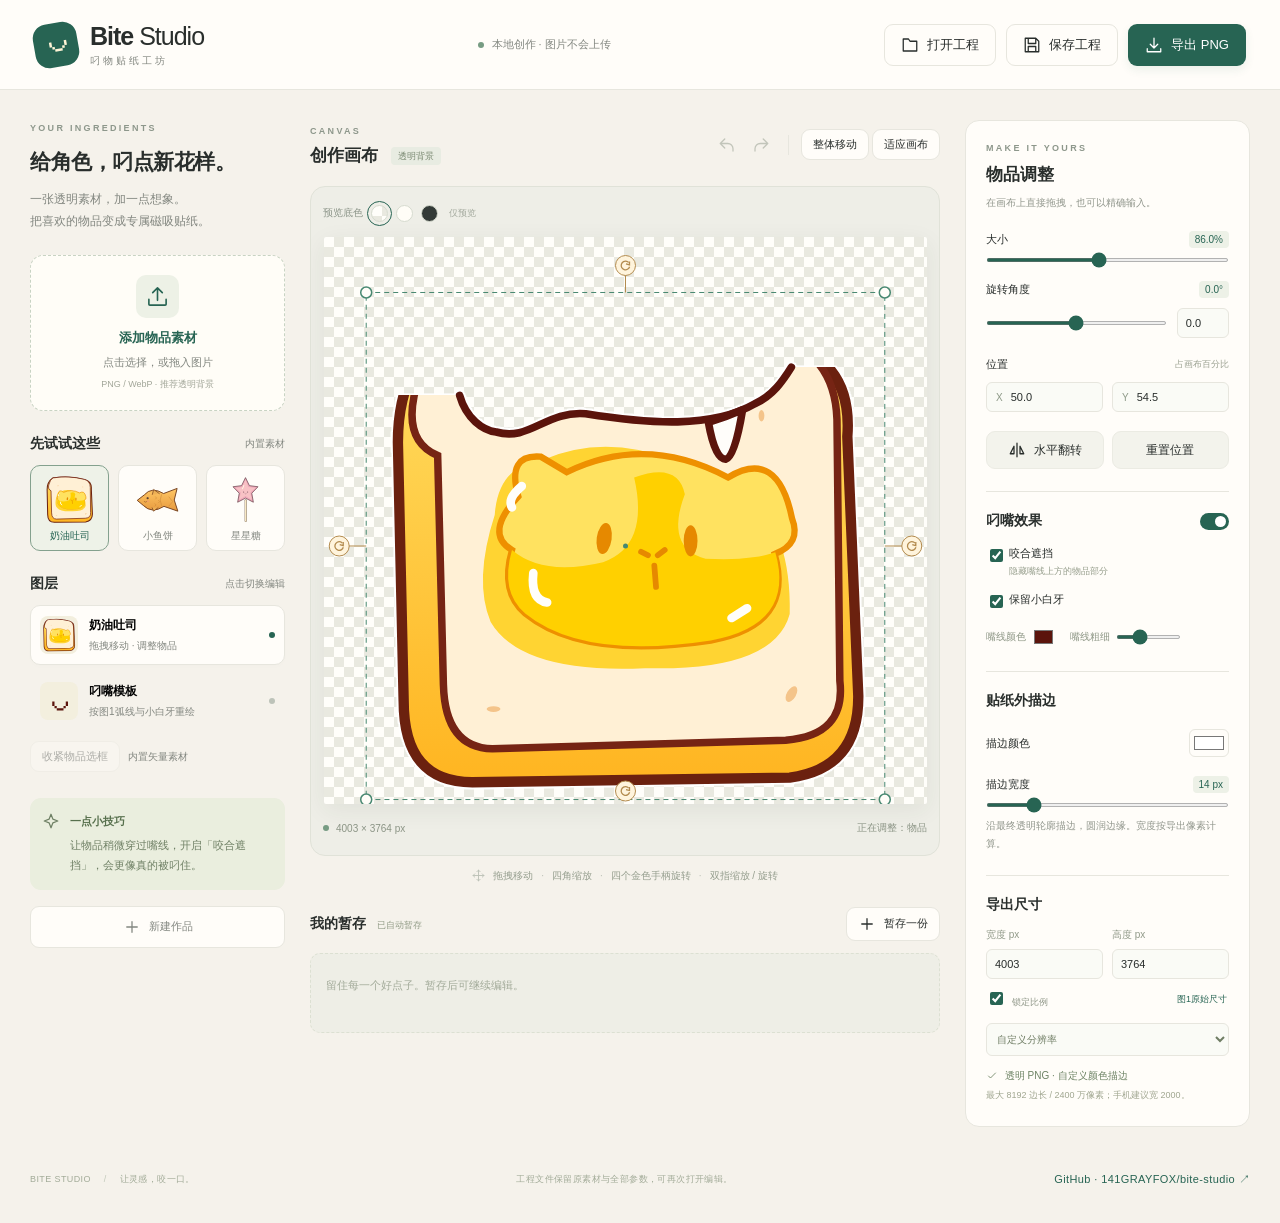
==== docs/index.html @ f4ea7c2f "Add customizable sticker outline color with white default" ====
<!doctype html>
<html lang="zh-CN"><head><meta charset="utf-8"><meta name="viewport" content="width=device-width, initial-scale=1, viewport-fit=cover"><meta name="theme-color" content="#f5f2eb"><title>Bite Studio · 叼物贴纸工坊</title><style>@charset "UTF-8";
:root{--bg:#f5f2eb;--paper:#fffdf9;--ink:#292e2c;--muted:#838780;--line:#e7e6de;--green:#276453;--accent:#e9b972;--font:"Segoe UI","Microsoft YaHei",sans-serif}*{box-sizing:border-box}body{margin:0;background:var(--bg);color:var(--ink);font-family:var(--font);font-size:13px}button,input,select{font:inherit}button{cursor:pointer}button:disabled{opacity:.35;cursor:default}button:focus-visible,a:focus-visible,input:focus-visible,select:focus-visible,canvas:focus-visible{outline:2px solid var(--green);outline-offset:3px}button{transition:background .15s,transform .15s}button:hover:not(:disabled){filter:brightness(.97)}button:active:not(:disabled){transform:translateY(1px)}svg{width:18px;height:18px;display:block;fill:none;stroke:currentColor;stroke-width:1.7;stroke-linecap:round;stroke-linejoin:round}.topbar{height:90px;padding:0 34px;display:flex;align-items:center;justify-content:space-between;border-bottom:1px solid var(--line);gap:18px;background:var(--paper)}.brand{display:flex;gap:12px;align-items:center;text-decoration:none;color:var(--ink);font-size:25px;font-weight:700;letter-spacing:-1px}.brand-icon{height:44px;width:44px;background:var(--green);color:#fff4d6;border-radius:14px;display:grid;place-items:center;font-size:40px;font-weight:400;line-height:1;padding-bottom:15px;transform:rotate(-10deg)}.brand-light{font-weight:400}.brand small{display:block;font-size:10px;letter-spacing:3px;font-weight:400;color:var(--muted);margin-top:3px}.top-note{color:var(--muted);font-size:11px;display:flex;align-items:center;gap:8px}.dot{display:inline-block;width:6px;height:6px;border-radius:50%;background:#779c83}.top-actions{display:flex;gap:10px}.button{border:1px solid transparent;border-radius:9px;padding:11px 16px;display:inline-flex;align-items:center;justify-content:center;gap:8px;font-weight:500;white-space:nowrap;color:var(--ink);background:transparent}.button.primary{background:var(--green);color:white;box-shadow:0 4px 10px #27645316}.button.quiet{border-color:var(--line);background:var(--paper)}.button.secondary{background:#f3f3ec;border-color:#ebebe3;padding:9px 10px;font-size:12px}.button.small{padding:7px 11px;font-size:11px}.workspace{display:grid;grid-template-columns:255px minmax(320px,1fr) 285px;gap:25px;width:100%;margin:0 auto;padding:30px}.panel{padding:3px 0}.eyebrow{font-size:9px;letter-spacing:2.3px;color:#8d978b;font-weight:600}h1{font-size:21px;line-height:1.65;margin:12px 0 8px;font-weight:600;letter-spacing:-.5px}h2{font-size:14px;margin:0;font-weight:600}.intro{color:var(--muted);font-size:12px;line-height:1.9;margin:0 0 22px}.upload-card{width:100%;background:#fffdf7;border:1.5px dashed #c8d3c3;min-height:156px;border-radius:13px;display:flex;flex-direction:column;align-items:center;justify-content:center;gap:8px;color:var(--green)}.upload-card:hover{background:#f0f4e9;border-color:var(--green)}.upload-icon{background:#edf1e6;border-radius:10px;padding:10px;margin-bottom:3px}.upload-icon svg{width:23px;height:23px}.upload-card strong{font-size:13px}.upload-card span:not(.upload-icon){font-size:11px;color:var(--muted)}.upload-card small{color:#a2a699;font-size:9px}.section-line{display:flex;align-items:center;justify-content:space-between;margin:24px 0 12px;gap:8px}.section-line>span{font-size:10px;color:var(--muted)}.samples{display:grid;grid-template-columns:repeat(3,1fr);gap:9px}.sample{border:1px solid var(--line);background:var(--paper);border-radius:10px;padding:9px 5px 7px;display:flex;flex-direction:column;align-items:center;gap:5px;font-size:10px;color:var(--muted)}.sample img{width:51px;height:49px;object-fit:contain}.sample.selected{border-color:#84a18e;background:#eef2e8;color:var(--green)}.layer{border:1px solid transparent;width:100%;display:flex;align-items:center;gap:11px;background:transparent;padding:10px 9px;border-radius:10px;text-align:left;margin-bottom:6px}.layer.active{background:var(--paper);border-color:var(--line);box-shadow:0 2px 5px #33333303}.layer-thumb{flex:none;width:38px;height:38px;border-radius:8px;background:#f3efde;display:grid;place-items:center;overflow:hidden}.layer-thumb img{width:100%;height:100%;object-fit:contain}.mouth-thumb{font-size:36px;color:#5b140c;padding-bottom:12px}.layer strong{font-size:12px;font-weight:600;display:block;max-width:145px;white-space:nowrap;overflow:hidden;text-overflow:ellipsis}.layer small{display:block;font-size:10px;color:var(--muted);margin-top:5px}.layer-dot{width:6px;height:6px;background:#bdc3b9;border-radius:50%;margin-left:auto}.active .layer-dot{background:var(--green)}.tip{display:flex;gap:10px;margin-top:26px;padding:14px 12px;background:#eaeede;border-radius:11px;color:#6f8065}.tip svg{flex:none;width:18px}.tip p{font-size:11px;line-height:1.8;margin:0}.tip strong{display:block;margin-bottom:4px;color:#57704d;font-size:11px}.new-project{width:100%;margin-top:16px;font-size:11px;color:var(--muted)}.editor{min-width:0}.editor-heading{display:flex;align-items:center;justify-content:space-between;margin-bottom:17px;min-height:49px;flex-wrap:wrap;gap:10px}.editor-heading h2{margin-top:7px;font-size:17px}.tag{font-size:9px;background:#e8ece2;color:#7b8a73;padding:4px 7px;border-radius:4px;margin-left:8px;vertical-align:middle;font-weight:400}.history{display:flex;align-items:center;gap:3px}.icon-button{width:31px;height:31px;display:grid;place-items:center;background:transparent;border:0;border-radius:6px;color:#657361}.divider{width:1px;height:20px;background:var(--line);margin:0 9px}.canvas-area{background:#eeeee7;border:1px solid #e0e2d8;border-radius:15px;position:relative;padding:15px 12px 10px;overflow:hidden}.preview-controls{display:flex;align-items:center;gap:8px;color:#8c9589;font-size:10px;height:22px;margin-bottom:13px}.swatch{border:1px solid #d6dbcf;border-radius:50%;width:17px;height:17px;padding:0}.swatch.selected{outline:1.5px solid var(--green);outline-offset:3px}.checker{background-color:#fffefa;background-image:linear-gradient(45deg,#e9e9e0 25%,transparent 25%),linear-gradient(-45deg,#e9e9e0 25%,transparent 25%),linear-gradient(45deg,transparent 75%,#e9e9e0 75%),linear-gradient(-45deg,transparent 75%,#e9e9e0 75%);background-size:20px 20px;background-position:0 0,0 10px,10px -10px,-10px 0}.light{background:#fffdf7}.dark{background:#333a37}.preview-only{font-size:9px;margin-left:3px;color:#a3a99d}.stage-wrap{width:100%;aspect-ratio:var(--canvas-ratio,4003/3764);min-height:220px;max-height:1600px;display:flex;align-items:center;justify-content:center}.stage{position:relative;box-shadow:0 6px 25px #30372a12;border-radius:2px;overflow:hidden}.stage canvas{position:absolute;inset:0;width:100%;height:100%}#controls{touch-action:none;cursor:grab}#controls:active{cursor:grabbing}.canvas-caption{display:flex;justify-content:space-between;gap:10px;align-items:center;height:33px;margin-top:7px;color:#8c9586;font-size:10px}.canvas-caption>span:first-child{display:flex;gap:7px;align-items:center}.gesture-hint{display:flex;justify-content:center;align-items:center;gap:8px;color:#959e8e;font-size:10px;margin-top:13px;flex-wrap:wrap}.gesture-hint svg{width:13px;height:13px}.gesture-hint>span{color:#bcc1b6}.draft-section{margin-top:24px}.draft-section .section-line{margin-top:0}.save-status{font-size:9px;color:#929c87;font-weight:400;margin-left:7px}.drafts{display:flex;gap:10px;overflow:auto;padding-bottom:7px;min-height:87px}.empty{color:#a3ab9a;background:#eeeee6;border:1px dashed #dce0d2;border-radius:10px;width:100%;padding:24px 15px;font-size:11px;margin:0}.draft-card{position:relative;width:125px;flex:none;border:1px solid var(--line);border-radius:9px;background:var(--paper);overflow:hidden}.draft-card>button:first-child{width:100%;border:0;background:transparent;padding:6px;text-align:left}.draft-card img{width:100%;height:72px;object-fit:contain;background:#f3f1e8;border-radius:5px}.draft-card strong{display:block;font-size:10px;margin-top:5px;white-space:nowrap;text-overflow:ellipsis;overflow:hidden;font-weight:500}.draft-card small{font-size:9px;color:var(--muted)}.draft-delete{position:absolute;right:4px;top:4px;background:#fffdf9e0;border:0;border-radius:4px;color:#7a8472;padding:3px 6px}.settings{background:var(--paper);border:1px solid var(--line);border-radius:14px;padding:22px 20px;height:fit-content}.settings>h2{font-size:17px;margin-top:10px}.subtle{font-size:10px;color:#92978d;line-height:1.8;margin:8px 0 14px}.field{margin:19px 0}.field>label{display:flex;justify-content:space-between;align-items:center;font-size:11px;margin-bottom:10px}.field label>span{font-size:9px;color:#9ba191}output{font-size:10px;color:var(--green);background:#edf1e7;border-radius:4px;padding:3px 6px;font-variant-numeric:tabular-nums}input[type=range]{accent-color:var(--green);width:100%;height:4px;cursor:pointer;display:block;margin:10px 0}input[type=checkbox]{accent-color:var(--green);margin-right:6px}input[type=number]{border:1px solid var(--line);background:#fafbf6;border-radius:6px;min-width:0;width:100%;padding:8px;color:var(--ink);font-size:11px}input[type=number]::-webkit-inner-spin-button{opacity:0}.range-number{display:flex;gap:10px;align-items:center}.range-number>input[type=number]{width:64px}.two-fields{display:grid;grid-template-columns:1fr 1fr;gap:9px}.inline-input{display:flex;align-items:center;background:#fafbf6;border:1px solid var(--line);border-radius:6px;padding-left:9px;color:#8d9987;font-size:10px}.inline-input input{border:0;background:none}.two-buttons{display:flex;gap:8px}.two-buttons .button{flex:1}.settings-section{border-top:1px solid var(--line);padding-top:20px;margin-top:22px}.settings-section .section-line{margin:0 0 16px}.check-row{display:flex;align-items:start;font-size:11px;margin:14px 0}.check-row small{display:block;font-size:9px;color:#969e8c;margin-top:4px}.switch input{position:absolute;opacity:0;pointer-events:none}.switch>span{display:block;width:29px;height:17px;background:#d6dbc9;border-radius:10px;position:relative;cursor:pointer}.switch>span:before{content:"";position:absolute;width:11px;height:11px;border-radius:50%;background:white;left:3px;top:3px;transition:left .15s}.switch input:checked+span{background:var(--green)}.switch input:checked+span:before{left:15px}.mouth-options{display:flex;align-items:center;gap:15px;color:#8e9786;font-size:10px}.mouth-options>label{display:flex;align-items:center;gap:6px}.mouth-options input[type=color]{width:23px;height:22px;border:0;padding:0;background:none;cursor:pointer}.mouth-options input[type=range]{width:65px}.outline-color input[type=color]{width:40px;height:28px;border:1px solid var(--line);border-radius:6px;padding:2px;background:var(--paper);cursor:pointer}.settings-section .field{margin-bottom:7px}.dimension{font-size:10px;color:#909988;margin-top:14px}.dimension input{display:block;margin-top:7px}.size-tools{display:flex;justify-content:space-between;align-items:center;margin:10px 0 14px;font-size:9px;color:#8e9687}.text-button{border:0;background:transparent;padding:2px;color:var(--green);font-size:9px}select{width:100%;padding:9px 6px;background:#fafbf6;border:1px solid var(--line);border-radius:6px;color:#6f7d64;font-size:10px}.export-note{font-size:10px;color:#6d8364;line-height:1.9;margin-bottom:0}.export-note svg{width:12px;height:12px;display:inline-block;vertical-align:middle;margin-right:4px}.export-note small{font-size:9px;color:#a0a690}.drop-overlay{position:absolute;inset:0;background:#e9f0e3e8;border:3px dashed #527761;border-radius:15px;display:none;place-items:center;font-size:20px;color:var(--green);z-index:3}.drop-overlay.show{display:grid}footer{max-width:1640px;margin:auto;padding:0 30px 22px;display:flex;justify-content:space-between;font-size:9px;color:#a2ab98;letter-spacing:.4px}.footer-dot{margin:0 10px;color:#c2c9ba}#toast{position:fixed;bottom:25px;left:50%;transform:translate(-50%,20px);padding:12px 20px;border-radius:9px;background:#293f35;color:#fff;box-shadow:0 8px 25px #0002;opacity:0;pointer-events:none;transition:opacity .2s,transform .2s;z-index:20;max-width:90vw;font-size:12px;line-height:1.7}#toast.show{opacity:1;transform:translate(-50%,0)}.export-progress{position:fixed;inset:0;background:#f5f2ebc9;backdrop-filter:blur(8px);z-index:30;display:grid;place-items:center}.export-progress[hidden]{display:none}.export-progress>div{background:var(--paper);padding:35px 45px;border-radius:18px;border:1px solid var(--line);text-align:center;box-shadow:0 15px 60px #0001}.export-progress h2{font-size:17px;margin:18px 0 10px}.export-progress p{color:var(--muted);font-size:12px}.spinner{display:inline-block;width:30px;height:30px;border:3px solid #dce5d4;border-top-color:var(--green);border-radius:50%;animation:spin .9s linear infinite}@keyframes spin{to{transform:rotate(360deg)}}
@media(min-width:1550px){.workspace{grid-template-columns:280px minmax(320px,1fr) 310px;gap:35px}}
@media(max-width:1150px){.workspace{grid-template-columns:210px minmax(280px,1fr) 250px;gap:17px;padding:23px 20px}.topbar{padding:0 22px}.top-note{display:none}.settings{padding:18px 15px}.topbar{height:80px}.gesture-hint{font-size:9px;gap:5px}h1{font-size:18px}.sample img{width:43px}.two-buttons{gap:5px}.two-buttons .button{font-size:10px;padding:9px 5px}}
@media(max-width:950px){.workspace{grid-template-columns:190px minmax(280px,1fr);gap:20px}.settings{grid-column:1/-1;display:grid;grid-template-columns:1fr 1fr;gap:0 25px}.settings>.eyebrow,.settings>h2,.settings>.subtle{grid-column:1/-1}.settings-section{margin:10px 0}.top-actions .quiet span:not([data-icon]){display:none}.layer strong{max-width:110px}}
@media(max-width:640px){.topbar{height:72px;padding:0 15px;gap:8px}.brand{font-size:20px;gap:8px}.brand-icon{width:33px;height:33px;font-size:30px;padding-bottom:13px;border-radius:10px}.brand small{font-size:8px;letter-spacing:2px}.top-actions{gap:5px}.top-actions .button{padding:9px}.top-actions .primary{font-size:11px}.top-actions svg{width:16px;height:16px}.workspace{display:flex;flex-direction:column;padding:20px 15px;gap:20px}.materials{display:grid;grid-template-columns:1fr 1fr;gap:10px}.materials>.eyebrow,.materials>h1,.materials>.intro,.materials>.tip,.materials>.section-line,.materials>.new-project{display:none}.upload-card{grid-row:1;min-height:104px;padding:8px}.upload-icon{display:none}.samples{align-items:stretch;gap:5px}.sample{min-width:0;font-size:9px}.sample img{width:35px;height:49px}.layer{margin:0;padding:8px 5px}.layer small{font-size:9px}.layer strong{max-width:110px}.layer-thumb{width:29px;height:29px}.editor-heading{margin-bottom:12px}.editor-heading h2{font-size:15px}.editor-heading .tag{font-size:8px}.history .divider{margin:0 3px}.canvas-area{padding:12px 12px 5px}.stage-wrap{max-height:80vh}.gesture-hint{font-size:9px}.settings{display:block;padding:20px}.settings-section{margin-top:22px}.settings .field{margin:17px 0}.settings>.subtle{margin-bottom:18px}.draft-section{margin-top:20px}.save-status{display:block;margin:5px 0 0;font-size:9px}footer{padding:0 15px 20px;font-size:8px}footer>.footer-note{display:none}.export-progress>div{padding:30px 25px}.canvas-caption{font-size:9px}.preview-controls{font-size:9px}}
@media(prefers-reduced-motion:reduce){*{transition:none!important}.spinner{animation:none}}
dialog{border:1px solid var(--line);border-radius:16px;padding:28px;background:var(--paper);color:var(--ink);width:min(410px,90vw);box-shadow:0 20px 80px #0002}dialog::backdrop{background:#293a3260;backdrop-filter:blur(3px)}dialog h2{font-size:18px}dialog p{font-size:12px;color:var(--muted);line-height:1.8;margin:12px 0 20px}dialog input[type=text]{width:100%;border:1px solid var(--line);background:#f8faf4;border-radius:7px;padding:12px;font:inherit;color:var(--ink)}.dialog-actions{display:flex;gap:10px;justify-content:flex-end;margin-top:24px}

#moveTogether[aria-pressed="true"]{background:var(--green);border-color:var(--green);color:white}.history{flex-wrap:wrap;justify-content:flex-end}@media(max-width:640px){.editor-heading .history{width:100%}}
.bounds-tools{display:flex;align-items:center;flex-wrap:wrap;gap:8px;margin-top:10px}.bounds-tools small{color:var(--muted);font-size:10px;line-height:1.6}@media(max-width:640px){.bounds-tools{grid-column:1/-1;margin-top:0}}

footer{align-items:center;gap:12px;flex-wrap:wrap}.github-link{display:inline-flex;align-items:center;min-height:44px;color:var(--green);font-size:11px;text-decoration:none;font-weight:500}.github-link:hover{text-decoration:underline}
</style></head>
<body>
<header class="topbar"><a class="brand" href="#"><span class="brand-icon">◡</span><span>Bite<span class="brand-light"> Studio</span><small>叼物贴纸工坊</small></span></a><div class="top-note"><span class="dot"></span> 本地创作 · 图片不会上传</div><div class="top-actions"><button id="openProject" class="button quiet"><span data-icon="folder"></span><span>打开工程</span></button><button id="saveProject" class="button quiet"><span data-icon="save"></span><span>保存工程</span></button><button id="export" class="button primary"><span data-icon="download"></span><span>导出 PNG</span></button></div></header>
<main class="workspace">
<aside class="materials panel"><div class="eyebrow">YOUR INGREDIENTS</div><h1>给角色，叼点新花样。</h1><p class="intro">一张透明素材，加一点想象。<br>把喜欢的物品变成专属磁吸贴纸。</p>
<button id="upload" class="upload-card"><span class="upload-icon" data-icon="upload"></span><strong>添加物品素材</strong><span>点击选择，或拖入图片</span><small>PNG / WebP · 推荐透明背景</small></button>
<div class="section-line"><h2>先试试这些</h2><span>内置素材</span></div><div id="samples" class="samples"></div>
<div class="section-line"><h2>图层</h2><span>点击切换编辑</span></div><button class="layer active" id="objectLayer"><span class="layer-thumb" id="sourceThumb"></span><span><strong id="sourceName">奶油吐司</strong><small>拖拽移动 · 调整物品</small></span><span class="layer-dot"></span></button><button class="layer" id="mouthLayer"><span class="layer-thumb mouth-thumb">◡</span><span><strong>叼嘴模板</strong><small>按图1弧线与小白牙重绘</small></span><span class="layer-dot"></span></button>
<div class="bounds-tools"><button id="tightenBounds" class="button quiet small" title="按可见物品重新检测边界，排除外围透明留白">收紧物品选框</button><small id="boundsInfo"></small></div>
<div class="tip"><span data-icon="spark"></span><p><strong>一点小技巧</strong>让物品稍微穿过嘴线，开启「咬合遮挡」，会更像真的被叼住。</p></div><button id="newProject" class="button quiet new-project"><span data-icon="plus"></span> 新建作品</button></aside>
<section class="editor"><div class="editor-heading"><div><span class="eyebrow">CANVAS</span><h2>创作画布 <span class="tag">透明背景</span></h2></div><div class="history"><button id="undo" class="icon-button" title="撤销 Ctrl+Z" aria-label="撤销"><span data-icon="undo"></span></button><button id="redo" class="icon-button" title="重做 Ctrl+Shift+Z" aria-label="重做"><span data-icon="redo"></span></button><span class="divider"></span><button id="moveTogether" class="button quiet small" aria-pressed="false" title="开启后，拖动画布会同时移动嘴部和物品">整体移动</button><button id="fit" class="button quiet small">适应画布</button></div></div>
<div class="canvas-area" id="canvasArea"><div class="preview-controls"><span>预览底色</span><button data-bg="checker" class="swatch checker selected" aria-label="透明网格"></button><button data-bg="light" class="swatch light" aria-label="浅色"></button><button data-bg="dark" class="swatch dark" aria-label="深色"></button><span class="preview-only">仅预览</span></div><div class="stage-wrap" id="stageWrap"><div id="stage" class="stage checker"><canvas id="art"></canvas><canvas id="controls" tabindex="0" aria-label="编辑画布，拖拽物品，四角缩放，四个金色手柄旋转，旋转手柄始终位于画布内"></canvas></div></div><div class="canvas-caption"><span><span class="dot"></span><span id="resolutionLabel">4003 × 3764 px</span></span><span id="selectionLabel">正在调整：物品</span></div><div id="dropOverlay" class="drop-overlay">松开，添加你的物品</div></div>
<div id="gestureHint" class="gesture-hint" title="按住 Alt 在画布任意位置拖动旋转；Alt + 滚轮缩放"><span data-icon="move"></span> 拖拽移动 <span>·</span> 四角缩放 <span>·</span> 四个金色手柄旋转 <span>·</span> 双指缩放 / 旋转</div>
<section class="draft-section"><div class="section-line"><h2>我的暂存 <span id="saveStatus" class="save-status">自动暂存准备中</span></h2><button id="saveDraft" class="button quiet small"><span data-icon="plus"></span> 暂存一份</button></div><div id="drafts" class="drafts"><p class="empty">留住每一个好点子。暂存后可继续编辑。</p></div></section></section>
<aside class="settings panel"><div class="eyebrow">MAKE IT YOURS</div><h2 id="settingsTitle">物品调整</h2><p class="subtle" id="settingsHelp">在画布上直接拖拽，也可以精确输入。</p>
<div class="field"><label for="scale">大小 <output id="scaleValue"></output></label><input id="scale" type="range" min="5" max="180" step="0.5"></div><div class="field"><label for="angle">旋转角度 <output id="angleValue"></output></label><div class="range-number"><input id="angle" type="range" min="-180" max="180" step="0.1"><input id="angleNumber" type="number" min="-180" max="180" step="0.1" aria-label="旋转角度精确值"></div></div><div class="field"><label>位置 <span>占画布百分比</span></label><div class="two-fields"><label class="inline-input">X<input id="posX" type="number" min="-100" max="200" step="0.1"></label><label class="inline-input">Y<input id="posY" type="number" min="-100" max="200" step="0.1"></label></div></div><div class="two-buttons"><button id="flip" class="button secondary"><span data-icon="flip"></span> 水平翻转</button><button id="resetTransform" class="button secondary">重置位置</button></div>
<div class="settings-section"><div class="section-line"><h2>叼嘴效果</h2><label class="switch"><input id="mouthVisible" type="checkbox" checked><span></span></label></div><label class="check-row"><input id="bite" type="checkbox" checked><span>咬合遮挡<small>隐藏嘴线上方的物品部分</small></span></label><label class="check-row"><input id="tooth" type="checkbox" checked><span>保留小白牙</span></label><div class="mouth-options"><label>嘴线颜色<input id="mouthColor" type="color" value="#5b140c"></label><label>嘴线粗细<input id="mouthWeight" type="range" min="0.005" max="0.06" step="0.001" value="0.023"></label></div></div>
<div class="settings-section"><h2>贴纸外描边</h2><div class="field outline-color"><label for="outlineColor">描边颜色<input id="outlineColor" type="color" value="#ffffff"></label></div><div class="field"><label for="outline">描边宽度 <output id="outlineValue"></output></label><input id="outline" type="range" min="0" max="80" step="1" value="14"></div><p class="subtle">沿最终透明轮廓描边，圆润边缘。宽度按导出像素计算。</p></div>
<div class="settings-section"><h2>导出尺寸</h2><div class="two-fields"><label class="dimension">宽度 px<input id="width" type="number" min="64" max="8192" value="4003"></label><label class="dimension">高度 px<input id="height" type="number" min="64" max="8192" value="3764"></label></div><div class="size-tools"><label><input id="lockRatio" type="checkbox" checked> 锁定比例</label><button id="originalSize" class="text-button">图1原始尺寸</button></div><select id="sizePreset" aria-label="分辨率预设"><option value="">自定义分辨率</option value="original">图1原尺寸 · 4003 × 3764</option><option value="2000">轻量高清 · 宽 2000</option><option value="1000">快速预览 · 宽 1000</option><option value="square">正方形 · 2048 × 2048</option></select><p class="export-note"><span data-icon="check"></span> 透明 PNG · 自定义颜色描边<br><small>最大 8192 边长 / 2400 万像素；手机建议宽 2000。</small></p></div>
</aside></main>
<footer><span>BITE STUDIO <span class="footer-dot">/</span> 让灵感，咬一口。</span><span class="footer-note">工程文件保留原素材与全部参数，可再次打开编辑。</span><a class="github-link" href="https://github.com/141GRAYFOX/bite-studio" target="_blank" rel="noopener noreferrer" title="查看项目源代码与使用说明">GitHub · 141GRAYFOX/bite-studio ↗</a></footer>
<dialog id="studioDialog"><form id="dialogForm"><h2 id="dialogTitle"></h2><p id="dialogDescription"></p><input id="dialogName" type="text" maxlength="80" aria-label="暂存名称"><div class="dialog-actions"><button id="dialogCancel" type="button" class="button quiet">取消</button><button id="dialogConfirm" type="submit" class="button primary">暂存</button></div></form></dialog>
<input type="file" id="imageFile" accept="image/png,image/webp,image/jpeg" hidden><input type="file" id="projectFile" accept=".bite,.json" hidden><div id="toast" role="status" aria-live="polite"></div><div id="exportProgress" class="export-progress" hidden><div><span class="spinner"></span><h2>正在制作你的贴纸</h2><p id="progressText">高质量渲染中…</p><button id="cancelExport" class="button secondary">取消导出</button></div></div>
<script>
(function (root) {
  'use strict';
  function createRenderer() {
    const lip = 'M -.5 -.035 C -.48 .035 -.43 .07 -.39 .075 C -.29 .105 -.24 .01 -.12 .02 C .07 .05 .26 .065 .39 -.01 C .445 -.035 .475 -.08 .5 -.12';
    const tooth = 'M .25 .046 Q .27 .16 .303 .157 Q .33 .15 .353 .008 Q .303 .03 .25 .046 Z';
    function canvas(w, h) {
      if (typeof OffscreenCanvas !== 'undefined') return new OffscreenCanvas(w, h);
      const c = document.createElement('canvas'); c.width = w; c.height = h; return c;
    }
    async function decode(src) {
      if (typeof createImageBitmap === 'function') {
        try { return await createImageBitmap(await (await fetch(src)).blob()); } catch (_) { /* SVG fallback in browsers */ }
      }
      if (typeof Image === 'undefined') throw new Error('当前浏览器无法解码素材，请使用新版 Chrome 或 Edge。');
      return new Promise((resolve, reject) => { const i = new Image(); i.onload = () => resolve(i); i.onerror = () => reject(new Error('图片无法读取')); i.src = src; });
    }
    async function visibleBounds(image, {alphaThreshold=8}={}) {
      const w=image.width,h=image.height,rows=Math.min(128,h),c=canvas(w,rows),ctx=c.getContext('2d',{willReadFrequently:true});
      let left=w,top=h,right=-1,bottom=-1,allLeft=w,allTop=h,allRight=-1,allBottom=-1;
      // Inspect bounded strips instead of allocating another full-resolution image.
      for(let y=0;y<h;y+=rows){
        const count=Math.min(rows,h-y);ctx.clearRect(0,0,w,rows);ctx.drawImage(image,0,y,w,count,0,0,w,count);
        const data=ctx.getImageData(0,0,w,count).data;
        for(let row=0;row<count;row++)for(let x=0;x<w;x++){
          const alpha=data[(row*w+x)*4+3];if(!alpha)continue;
          if(x<allLeft)allLeft=x;if(x>allRight)allRight=x;if(y+row<allTop)allTop=y+row;if(y+row>allBottom)allBottom=y+row;
          if(alpha<=alphaThreshold)continue;
          if(x<left)left=x;if(x>right)right=x;if(y+row<top)top=y+row;if(y+row>bottom)bottom=y+row;
        }
        await new Promise(resolve=>setTimeout(resolve,0));
      }
      c.width=c.height=1;
      if(allRight<allLeft)throw new Error('这张图片完全透明，没有可以编辑的物品。');
      // Invisible fringe must not enlarge handles; retain deliberately faint artwork.
      if(right<left){left=allLeft;top=allTop;right=allRight;bottom=allBottom;}
      return {x:left,y:top,width:right-left+1,height:bottom-top+1};
    }
    function crop(s,image){return s.bounds||{x:0,y:0,width:image.width,height:image.height};}
    function reframeBounds(s,image,bounds){
      const before=crop(s,image),t=s.object,pixelsPerSource=t.scale*s.width/before.width;
      const dx=(bounds.x+bounds.width/2-before.x-before.width/2)*pixelsPerSource*(t.flip?-1:1);
      const dy=(bounds.y+bounds.height/2-before.y-before.height/2)*pixelsPerSource,a=t.angle*Math.PI/180;
      s.object={...t,x:t.x+(dx*Math.cos(a)-dy*Math.sin(a))/s.width,y:t.y+(dx*Math.sin(a)+dy*Math.cos(a))/s.height,scale:t.scale*bounds.width/before.width};
      s.bounds={...bounds};
    }
    function objectSize(s, image) { const b=crop(s,image);return { w: s.object.scale, h: s.object.scale * (b.height / b.width) * s.width / s.height }; }
    function paint(ctx, s, image, w, h) {
      ctx.clearRect(0, 0, w, h); ctx.imageSmoothingEnabled = true; ctx.imageSmoothingQuality = 'high';
      ctx.save(); ctx.scale(w / s.width, h / s.height);
      if (s.mouth.bite && s.mouth.visible) {
        ctx.save(); ctx.translate(s.mouth.x * s.width, s.mouth.y * s.height); ctx.rotate(s.mouth.angle * Math.PI / 180);
        ctx.scale(s.mouth.scale * s.width, s.mouth.scale * s.width);
        // Continue the curve to both sides, retaining only the object below the lips.
        ctx.clip(new Path2D('M -100 -.035 L -.5 -.035 ' + lip.slice(lip.indexOf('C')) + ' L 100 -.12 L 100 100 L -100 100 Z'));
        ctx.setTransform(w / s.width, 0, 0, h / s.height, 0, 0);
      }
      ctx.save(); ctx.translate(s.object.x * s.width, s.object.y * s.height); ctx.rotate(s.object.angle * Math.PI / 180);
      ctx.scale(s.object.flip ? -1 : 1, 1);
      const b=crop(s,image),ow = s.object.scale * s.width, oh = ow * b.height / b.width;
      ctx.drawImage(image,b.x,b.y,b.width,b.height, -ow / 2, -oh / 2, ow, oh); ctx.restore();
      if (s.mouth.bite && s.mouth.visible) ctx.restore();
      if (s.mouth.visible) {
        ctx.save(); ctx.translate(s.mouth.x * s.width, s.mouth.y * s.height); ctx.rotate(s.mouth.angle * Math.PI / 180);
        const mw = s.mouth.scale * s.width; ctx.scale(mw, mw);
        ctx.lineCap = 'round'; ctx.lineJoin = 'round'; ctx.strokeStyle = s.mouth.color; ctx.fillStyle = '#fffdfa';
        ctx.lineWidth = s.mouth.weight; ctx.stroke(new Path2D(lip));
        if (s.mouth.tooth) { ctx.fill(new Path2D(tooth)); ctx.stroke(new Path2D(tooth)); }
        ctx.restore();
      }
      ctx.restore();
    }
    // Exact separable Euclidean distance transform (linear time), for a round alpha outline.
    function edt1d(f, d, n, v, z) {
      let k = 0; v[0] = 0; z[0] = -Infinity; z[1] = Infinity;
      for (let q = 1; q < n; q++) {
        let a;
        do { const p = v[k]; a = ((f[q] + q * q) - (f[p] + p * p)) / (2 * (q - p)); if (a <= z[k]) k--; else break; } while (k >= 0);
        k++; v[k] = q; z[k] = a; z[k + 1] = Infinity;
      }
      k = 0;
      for (let q = 0; q < n; q++) { while (z[k + 1] < q) k++; const p = v[k]; d[q] = (q - p) * (q - p) + f[p]; }
    }
    async function outline(c, radius, progress, cooperative, cancelled, color = '#ffffff') {
      if (radius <= 0) return c;
      const rgb = [1, 3, 5].map(start => parseInt(color.slice(start, start + 2), 16));
      const ctx = c.getContext('2d', { willReadFrequently: true }); const w = c.width, h = c.height;
      const pixels = ctx.getImageData(0, 0, w, h), data = pixels.data, field = new Float32Array(w * h);
      const n = Math.max(w, h), f = new Float64Array(n), d = new Float64Array(n), v = new Int32Array(n), z = new Float64Array(n + 1);
      const yieldUI = () => new Promise(r => setTimeout(r, 0));
      for (let y = 0; y < h; y++) {
        if (cancelled && cancelled()) throw new Error('已取消渲染');
        for (let x = 0; x < w; x++) { const a = data[(y * w + x) * 4 + 3] / 255; f[x] = a > .06 ? (1 - a) * (1 - a) : 1e12; }
        edt1d(f, d, w, v, z); field.set(d.subarray(0, w), y * w);
        if (y % 128 === 0 && cooperative) await yieldUI();
      }
      if (progress) progress(45);
      for (let x = 0; x < w; x++) {
        if (cancelled && cancelled()) throw new Error('已取消渲染');
        for (let y = 0; y < h; y++) f[y] = field[y * w + x];
        edt1d(f, d, h, v, z);
        for (let y = 0; y < h; y++) {
          const i = (y * w + x) * 4, a = data[i + 3] / 255;
          const edge = Math.max(0, Math.min(1, radius + .5 - Math.sqrt(d[y])));
          const alpha = a + edge * (1 - a);
          if (alpha > 0) {
            const ratio = a / alpha, border = edge * (1 - a) / alpha;
            for (let channel = 0; channel < 3; channel++) data[i + channel] = data[i + channel] * ratio + rgb[channel] * border;
            data[i + 3] = Math.round(alpha * 255);
          }
        }
        if (x % 128 === 0 && cooperative) await yieldUI();
      }
      ctx.putImageData(pixels, 0, 0); return c;
    }
    async function render(s, image, options = {}) {
      const w = options.width || s.width, h = options.height || s.height;
      // Supersample smaller exports, cap working area to keep mobile memory bounded.
      const factor = options.preview ? 1 : Math.min(2, Math.max(1, Math.sqrt(18000000 / (w * h))));
      const rw = Math.round(w * factor), rh = Math.round(h * factor), c = canvas(rw, rh);
      paint(c.getContext('2d'), s, image, rw, rh);
      if (options.progress) options.progress(15);
      await outline(c, s.outline * rw / s.width, options.progress, options.cooperative, options.cancelled, s.outlineColor);
      if (rw === w && rh === h) return c;
      const out = canvas(w, h), ctx = out.getContext('2d'); ctx.imageSmoothingEnabled = true; ctx.imageSmoothingQuality = 'high'; ctx.drawImage(c, 0, 0, w, h); c.width = c.height = 1; return out;
    }
    async function blob(c) {
      if (c.convertToBlob) return c.convertToBlob({ type: 'image/png' });
      return new Promise((resolve, reject) => c.toBlob(b => b ? resolve(b) : reject(new Error('PNG 编码失败，请降低分辨率重试。')), 'image/png'));
    }
    return { canvas, decode, paint, render, blob, outline, objectSize, visibleBounds, crop, reframeBounds };
  }
  root.BiteRendererFactory = createRenderer; root.BiteRenderer = createRenderer();
})(globalThis);

</script><script>
/* Bite Studio: no network service, no runtime dependencies. */
(async function () {
  'use strict';
  const $ = id => document.getElementById(id), R = window.BiteRenderer;
  document.querySelector('.workspace').inert=true;document.querySelector('.top-actions').inert=true;
  const icons = {
    upload:'M12 16V3m-5 5 5-5 5 5M3 15v5a1 1 0 0 0 1 1h16a1 1 0 0 0 1-1v-5',
    download:'M12 3v13m-5-5 5 5 5-5M3 17v4h18v-4', folder:'M3 7V4h7l2 3h9v13H3z',
    save:'M4 3h13l4 4v14H3V3h1m3 0v7h10V3M7 21v-7h10v7',
    undo:'M9 4 3 10l6 6M3 10h10a7 7 0 0 1 7 7v3', redo:'m15 4 6 6-6 6m6-6H11a7 7 0 0 0-7 7v3',
    flip:'M12 3v18M3 17 8 7v10zm18 0L16 7v10z', plus:'M12 5v14M5 12h14',
    spark:'m12 3 2.5 6.5L21 12l-6.5 2.5L12 21l-2.5-6.5L3 12l6.5-2.5z',
    move:'M12 2v20M2 12h20m-7-7-3-3-3 3m6 14-3 3-3-3M5 9l-3 3 3 3m14-6 3 3-3 3',check:'m5 12 4 4 10-10'
  };
  document.querySelectorAll('[data-icon]').forEach(e => { e.innerHTML = '<svg viewBox="0 0 24 24" aria-hidden="true"><path d="'+icons[e.dataset.icon]+'"/></svg>'; });
  const svgData = s => 'data:image/svg+xml;base64,' + btoa(unescape(encodeURIComponent(s)));
  const samples = [
    { name:'奶油吐司', svg:'<svg xmlns="http://www.w3.org/2000/svg" width="900" height="880" viewBox="0 0 900 880"><defs><linearGradient id="b" x2="0" y2="1"><stop stop-color="#ffdf64"/><stop offset="1" stop-color="#ffb521"/></linearGradient></defs><path d="M150 55 Q450 5 725 85 Q845 120 835 250 L854 700 Q855 826 735 842 L184 850 Q65 850 65 709 L55 260 Q55 123 150 55Z" fill="url(#b)" stroke="#6b210f" stroke-width="18"/><path d="M160 52 Q444 5 714 79 Q813 108 817 220 L822 674 Q833 769 728 777 L219 792 Q137 790 134 681 L124 283 Q67 259 83 180 Q106 84 160 52Z" fill="#fff0d5" stroke="#762414" stroke-width="13"/><path d="M223 386 Q229 300 305 291 Q412 245 530 290 Q609 307 665 353 Q738 415 735 558 Q708 658 484 652 Q269 662 216 572 Q186 500 223 386Z" fill="#ffd432"/><path d="M264 354 Q243 280 303 285 L348 312 Q485 245 628 321 Q714 269 739 392 Q756 436 709 454 Q744 578 598 604 Q376 638 276 557 Q232 520 253 447 Q204 418 264 354Z" fill="#ffe260" stroke="#ee9000" stroke-width="11"/><path d="M465 321 Q541 293 553 350 Q518 443 589 462 Q668 466 710 451 Q746 577 598 604 Q376 638 276 557 Q232 520 253 447 Q307 493 411 468 Q492 439 465 321Z" fill="#ffd000"/><ellipse cx="413" cy="427" rx="13" ry="27" fill="#e68900" transform="rotate(8 413 427)"/><ellipse cx="563" cy="431" rx="12" ry="27" fill="#e68900"/><path d="m477 450 12 6m17 0 12-9m-18 27 3 37" stroke="#e68900" stroke-width="10" stroke-linecap="round"/><path d="M270 336q-26 22-17 37m37 114q-5 46 24 51m347 10-27 17" fill="none" stroke="#fffefa" stroke-width="15" stroke-linecap="round"/><g fill="#f4c48a"><ellipse cx="247" cy="192" rx="6" ry="12" transform="rotate(20 247 192)"/><ellipse cx="686" cy="214" rx="5" ry="10"/><ellipse cx="738" cy="697" rx="8" ry="15" transform="rotate(30 738 697)"/><ellipse cx="221" cy="723" rx="12" ry="5"/></g></svg>' },
    { name:'小鱼饼', svg:'<svg xmlns="http://www.w3.org/2000/svg" width="850" height="600" viewBox="0 0 850 600"><defs><linearGradient id="f" x2="0" y2="1"><stop stop-color="#ffc765"/><stop offset="1" stop-color="#e79a3f"/></linearGradient></defs><path d="M206 214Q327 71 527 192L752 107 704 301 764 486 533 406Q332 536 188 390L87 306Z" fill="url(#f)" stroke="#74401f" stroke-width="16" stroke-linejoin="round"/><path d="m460 196-99-72-23 89m100 212-78 62-26-62" fill="#edaf55" stroke="#74401f" stroke-width="12" stroke-linejoin="round"/><path d="M491 210q-44 86 0 183m-99-146 17 19-17 18m51 24 18 19-18 19m-60 17 17 19-17 18m234-150 61 77-61 71" fill="none" stroke="#cb8635" stroke-width="9" stroke-linecap="round"/><circle cx="261" cy="270" r="18" fill="#573824"/><circle cx="266" cy="263" r="6" fill="#fff4dd"/><path d="m204 327q26 22 44 0" fill="none" stroke="#74401f" stroke-width="8" stroke-linecap="round"/><ellipse cx="268" cy="319" rx="22" ry="10" fill="#ef9870"/></svg>' },
    { name:'星星糖', svg:'<svg xmlns="http://www.w3.org/2000/svg" width="620" height="950" viewBox="0 0 620 950"><path d="M314 490v402" stroke="#695344" stroke-width="40" stroke-linecap="round"/><path d="M314 490v402" stroke="#fff0cb" stroke-width="26" stroke-linecap="round"/><path d="m310 51 78 155 172 22-125 125 32 175-157-80-157 80 32-175L60 228l172-22Z" fill="#efaabb" stroke="#663e47" stroke-width="14" stroke-linejoin="round"/><path d="m310 94 58 140 142 17-106 88 32 139-126-70-126 70 32-139-106-88 142-17Z" fill="#f8c2c5"/><path d="m252 265 24-63" stroke="#fff7e4" stroke-width="20" stroke-linecap="round"/><circle cx="272" cy="329" r="10" fill="#694451"/><circle cx="352" cy="329" r="10" fill="#694451"/><path d="m297 360q15 19 30 0" fill="none" stroke="#694451" stroke-width="6" stroke-linecap="round"/></svg>' }
  ].map(x => ({name:x.name, src:svgData(x.svg)}));
  const defaults = () => ({ width:4003, height:3764, outline:14, outlineColor:'#ffffff', name:'奶油吐司', src:samples[0].src,bounds:null,
    object:{x:.5,y:.545,scale:.86,angle:0,flip:false}, mouth:{x:.5,y:.30,scale:.55,angle:0,weight:.023,color:'#5b140c',visible:true,bite:true,tooth:true} });
  let state = defaults(), image, selected = 'object', undo = [], redo = [], savedSignature = '', toastTimer, saveTimer, previewTimer;
  let db, autosaveChain = Promise.resolve(), renderSerial = 0, worker, exporting = false, exportToken = 0;
  let framePending = false, busyPreview = false, pendingPreview = false;
  let initialized=false,moveTogether=false;
  const individualHint=$('gestureHint').innerHTML;
  let thumbnailSource='',thumbnailBounds='';
  let boundsCacheSource='',boundsCache;
  let ratio = state.width / state.height;
  const clone = s => ({...s,bounds:s.bounds?{...s.bounds}:null,object:{...s.object},mouth:{...s.mouth}});
  const clamp = (v,a,b) => Math.min(b,Math.max(a,v));
  const snapshot = () => JSON.stringify(state);
  function toast(message) { $('toast').textContent=message; $('toast').classList.add('show'); clearTimeout(toastTimer); toastTimer=setTimeout(()=>$('toast').classList.remove('show'),4800); }
  function ask({title,description,value,confirmText='暂存'}) {return new Promise(resolve=>{const dialog=$('studioDialog');$('dialogTitle').textContent=title;$('dialogDescription').textContent=description;$('dialogName').hidden=value===undefined;$('dialogName').value=value||'';$('dialogConfirm').textContent=confirmText;let done=false;const finish=result=>{if(done)return;done=true;dialog.close();resolve(result);};$('dialogCancel').onclick=()=>finish(null);dialog.oncancel=e=>{e.preventDefault();finish(null);};$('dialogForm').onsubmit=e=>{e.preventDefault();const name=$('dialogName').value.trim();if(value!==undefined&&!name){$('dialogName').focus();return;}finish(value===undefined?true:name);};dialog.showModal();if(value!==undefined){$('dialogName').focus();$('dialogName').select();}});}
  function remember() { const s=snapshot(); if (undo[undo.length-1]!==s) undo.push(s); if(undo.length>40) undo.shift(); redo=[]; historyButtons(); }
  function historyButtons() { $('undo').disabled=!undo.length; $('redo').disabled=!redo.length; }
  function sync() {
    const t = state[selected]; $('settingsTitle').textContent = selected==='object'?'物品调整':'嘴部调整';
    $('settingsHelp').textContent = selected==='object'?'在画布上直接拖拽，也可以精确输入。':'拖拽嘴线位置，调节嘴的大小和角度。';
    $('objectLayer').classList.toggle('active',selected==='object'); $('mouthLayer').classList.toggle('active',selected==='mouth');
    $('selectionLabel').textContent=moveTogether?'整体移动：物品 + 嘴部':'正在调整：'+(selected==='object'?'物品':'嘴部');
    $('moveTogether').setAttribute('aria-pressed',String(moveTogether));
    if(moveTogether)$('settingsHelp').textContent='画布拖拽同时移动物品与嘴部；右侧参数仍单独调整当前图层。';
    $('gestureHint').innerHTML=moveTogether?'整体移动已开启 · 拖动画布或双指平移 · 方向键微调 · 关闭后单独调整':individualHint;
    $('gestureHint').title=moveTogether?'嘴部与物品保持相对位置，整张贴纸一起平移':'按住 Alt 在画布任意位置拖动旋转；Alt + 滚轮缩放';
    $('controls').setAttribute('aria-label',moveTogether?'整体移动画布，拖拽同时移动嘴部和物品':'编辑画布，拖拽物品，四角缩放，四个金色手柄旋转，旋转手柄始终位于画布内');
    $('scale').min=Math.min(5,t.scale*100);$('scale').max=Math.max(180,t.scale*100);$('scale').step=.1;$('scale').value=t.scale*100; $('scaleValue').value=(t.scale*100).toFixed(1)+'%'; $('angle').value=t.angle;
    if(document.activeElement!==$('angleNumber'))$('angleNumber').value=t.angle.toFixed(1); $('angleValue').value=t.angle.toFixed(1)+'°';
    if(document.activeElement!==$('posX'))$('posX').value=(t.x*100).toFixed(1); if(document.activeElement!==$('posY'))$('posY').value=(t.y*100).toFixed(1);
    $('outline').value=state.outline; $('outlineValue').value=state.outline+' px'; $('outlineColor').value=state.outlineColor;
    $('width').value=state.width; $('height').value=state.height; $('resolutionLabel').textContent=state.width+' × '+state.height+' px';
    $('mouthVisible').checked=state.mouth.visible; $('bite').checked=state.mouth.bite; $('tooth').checked=state.mouth.tooth;
    $('mouthColor').value=state.mouth.color; $('mouthWeight').value=state.mouth.weight; $('flip').disabled=selected!=='object';
    $('sourceName').textContent=state.name; const cropKey=JSON.stringify(state.bounds);
    $('upload').title=state.bounds?'原图 '+image.width+' × '+image.height+'，有效物品 '+state.bounds.width+' × '+state.bounds.height:'';
    $('boundsInfo').textContent=state.bounds?'物品范围 '+state.bounds.width+' × '+state.bounds.height+' px':'内置矢量素材';
    $('tightenBounds').disabled=state.src.startsWith('data:image/svg+xml');
    if(thumbnailSource!==state.src||thumbnailBounds!==cropKey){thumbnailSource=state.src;thumbnailBounds=cropKey;const thumb=document.createElement('canvas');thumb.width=thumb.height=76;thumb.style.width=thumb.style.height='100%';thumb.setAttribute('aria-label',state.name);const b=R.crop(state,image),fit=Math.min(70/b.width,70/b.height);thumb.getContext('2d').drawImage(image,b.x,b.y,b.width,b.height,(76-b.width*fit)/2,(76-b.height*fit)/2,b.width*fit,b.height*fit);$('sourceThumb').replaceChildren(thumb);}
    document.querySelectorAll('.sample').forEach((e,i)=>e.classList.toggle('selected',state.src===samples[i].src)); historyButtons();
  }
  function changed() { sync(); schedule(); queueSave(); }
  function select(layer) { selected=layer; sync(); drawControls(); }
  function sizeStage() {
    $('stageWrap').style.setProperty('--canvas-ratio',state.width+'/'+state.height);
    const box=$('stageWrap').getBoundingClientRect(); const fit=Math.min(box.width/state.width,box.height/state.height);
    const w=Math.max(1,Math.floor(state.width*fit)),h=Math.max(1,Math.floor(state.height*fit));
    $('stage').style.width=w+'px';$('stage').style.height=h+'px';
    const density=Math.min(window.devicePixelRatio||1,1.5,850/Math.max(w,h));
    for(const id of ['art','controls']) { $(id).width=Math.round(w*density);$(id).height=Math.round(h*density); }
    schedule();
  }
  function schedule() {
    renderSerial++;
    if(!framePending) { framePending=true;requestAnimationFrame(()=>{framePending=false;if(!image)return;R.paint($('art').getContext('2d'),state,image,$('art').width,$('art').height);drawControls();}); }
    clearTimeout(previewTimer);previewTimer=setTimeout(refinePreview,110);
  }
  async function refinePreview() {
    if(!image)return;if(busyPreview){pendingPreview=true;return;}busyPreview=true;
    const serial=renderSerial,s=clone(state);
    try { const c=await R.render(s,image,{width:$('art').width,height:$('art').height,preview:true});
      if(serial===renderSerial){const ctx=$('art').getContext('2d');ctx.clearRect(0,0,$('art').width,$('art').height);ctx.drawImage(c,0,0);} c.width=c.height=1;
    }catch(e){console.error('Preview render failed',e);}finally{busyPreview=false;if(pendingPreview){pendingPreview=false;refinePreview();}}
  }
  function geometry(layer=selected) {
    const t=state[layer],b=$('stage').getBoundingClientRect(),mw=t.scale*b.width;
    const visible=R.crop(state,image),w=mw,h=layer==='object'?mw*visible.height/visible.width:mw*.35;
    const cx=t.x*b.width,cy=t.y*b.height,a=t.angle*Math.PI/180;
    const point=(x,y)=>({x:cx+x*Math.cos(a)-y*Math.sin(a),y:cy+x*Math.sin(a)+y*Math.cos(a)});
    const corners=[point(-w/2,-h/2),point(w/2,-h/2),point(w/2,h/2),point(-w/2,h/2)];
    const anchors=[point(0,-h/2),point(w/2,0),point(0,h/2),point(-w/2,0)];
    const raw=[point(0,-h/2-27),point(w/2+27,0),point(0,h/2+27),point(-w/2-27,0)];
    const rotations=raw.map((p,i)=>{let x=clamp(p.x,13,b.width-13),y=clamp(p.y,13,b.height-13);
      // Keep rotation targets away from the small scale handles at the corners.
      if(corners.some(c=>dist({x,y},c)<23)){if(i%2===0)x=clamp(x+27,13,b.width-13);else y=clamp(y+27,13,b.height-13);}
      return{x,y,anchor:anchors[i]};});
    return{cx,cy,w,h,point,corners,rotations};
  }
  function drawControls() {
    if(!image)return;const c=$('controls'),ctx=c.getContext('2d'),b=c.getBoundingClientRect(),g=geometry();ctx.clearRect(0,0,c.width,c.height);ctx.save();ctx.scale(c.width/b.width,c.height/b.height);
    if(moveTogether){
      const points=[...geometry('object').corners,...(state.mouth.visible?geometry('mouth').corners:[])];
      const left=Math.min(...points.map(p=>p.x)),top=Math.min(...points.map(p=>p.y)),right=Math.max(...points.map(p=>p.x)),bottom=Math.max(...points.map(p=>p.y));
      ctx.strokeStyle='#488871';ctx.lineWidth=1.5;ctx.setLineDash([6,4]);ctx.strokeRect(left,top,right-left,bottom-top);ctx.setLineDash([]);
      ctx.fillStyle='#488871';ctx.beginPath();ctx.arc((left+right)/2,(top+bottom)/2,3,0,Math.PI*2);ctx.fill();ctx.restore();return;
    }
    ctx.strokeStyle='#488871';ctx.lineWidth=1;ctx.setLineDash([5,4]);ctx.beginPath();g.corners.forEach((p,i)=>i?ctx.lineTo(p.x,p.y):ctx.moveTo(p.x,p.y));ctx.closePath();ctx.stroke();ctx.setLineDash([]);
    for(const p of g.corners) {ctx.beginPath();ctx.arc(p.x,p.y,5.5,0,Math.PI*2);ctx.fillStyle='#fffdf8';ctx.fill();ctx.lineWidth=1.5;ctx.stroke();}
    for(const p of g.rotations){ctx.strokeStyle='#b38b4e';ctx.lineWidth=1;ctx.beginPath();ctx.moveTo(p.anchor.x,p.anchor.y);ctx.lineTo(p.x,p.y);ctx.stroke();ctx.beginPath();ctx.arc(p.x,p.y,10,0,Math.PI*2);ctx.fillStyle='#fff4dc';ctx.fill();ctx.stroke();ctx.lineWidth=1.3;ctx.beginPath();ctx.arc(p.x,p.y,4.3,.3,5.5);ctx.stroke();ctx.beginPath();ctx.moveTo(p.x+4,p.y-4);ctx.lineTo(p.x+4,p.y-.5);ctx.lineTo(p.x+.5,p.y-1.5);ctx.stroke();}
    ctx.fillStyle='#488871';ctx.beginPath();ctx.arc(g.cx,g.cy,2.5,0,Math.PI*2);ctx.fill();ctx.restore();
  }
  $('objectLayer').onclick=()=>select('object');$('mouthLayer').onclick=()=>select('mouth');$('fit').onclick=sizeStage;
  $('moveTogether').onclick=()=>{moveTogether=!moveTogether;sync();drawControls();};
  function moveSticker(original,dx,dy){
    // Clamp one shared translation so both layers retain their relative position.
    dx=clamp(dx,Math.max(-1-original.object.x,-1-original.mouth.x),Math.min(2-original.object.x,2-original.mouth.x));
    dy=clamp(dy,Math.max(-1-original.object.y,-1-original.mouth.y),Math.min(2-original.object.y,2-original.mouth.y));
    for(const layer of ['object','mouth']){state[layer].x=original[layer].x+dx;state[layer].y=original[layer].y+dy;}
  }
  const pointers=new Map();let gesture;
  function coords(e) {const b=$('controls').getBoundingClientRect();return{x:e.clientX-b.left,y:e.clientY-b.top};}
  const dist=(a,b)=>Math.hypot(a.x-b.x,a.y-b.y),ang=(a,b)=>Math.atan2(b.y-a.y,b.x-a.x);
  function startGesture(p,forceRotate=false) {
    if(moveTogether){gesture={mode:'group',start:p,original:clone(state)};return;}
    const g=geometry(),t=clone(state)[selected];let mode='move';
    if(forceRotate||g.rotations.some(r=>dist(p,r)<19))mode='rotate';else if(g.corners.some(c=>dist(p,c)<20))mode='scale';
    gesture={mode,start:p,original:t,cx:g.cx,cy:g.cy,angle:ang({x:g.cx,y:g.cy},p),distance:Math.max(10,dist(p,{x:g.cx,y:g.cy}))};
  }
  function beginPinch() {const[a,b]=[...pointers.values()];gesture={mode:moveTogether?'groupPinch':'pinch',original:moveTogether?clone(state):{...state[selected]},distance:Math.max(10,dist(a,b)),angle:ang(a,b),mid:{x:(a.x+b.x)/2,y:(a.y+b.y)/2}};}
  const controls=$('controls');
  controls.onpointerdown=e=>{if(exporting||pointers.size>=2)return;e.preventDefault();controls.focus({preventScroll:true});controls.setPointerCapture(e.pointerId);if(!pointers.size)remember();pointers.set(e.pointerId,coords(e));if(pointers.size===1)startGesture(coords(e),e.altKey);else if(pointers.size===2)beginPinch();};
  controls.onpointermove=e=>{if(!pointers.has(e.pointerId)||!gesture)return;pointers.set(e.pointerId,coords(e));const p=coords(e),t=state[selected],o=gesture.original,b=controls.getBoundingClientRect();
    if(gesture.mode==='group')moveSticker(o,(p.x-gesture.start.x)/b.width,(p.y-gesture.start.y)/b.height);
    else if(gesture.mode==='groupPinch'&&pointers.size>=2){const[a,z]=[...pointers.values()];moveSticker(o,((a.x+z.x)/2-gesture.mid.x)/b.width,((a.y+z.y)/2-gesture.mid.y)/b.height);}
    else if(gesture.mode==='pinch'&&pointers.size>=2){const[a,z]=[...pointers.values()];t.scale=clamp(o.scale*dist(a,z)/gesture.distance,.05,1.8);t.angle=normalizeAngle(o.angle+(ang(a,z)-gesture.angle)*180/Math.PI);t.x=clamp(o.x+((a.x+z.x)/2-gesture.mid.x)/b.width,-1,2);t.y=clamp(o.y+((a.y+z.y)/2-gesture.mid.y)/b.height,-1,2);}
    else if(gesture.mode==='move'){t.x=clamp(o.x+(p.x-gesture.start.x)/b.width,-1,2);t.y=clamp(o.y+(p.y-gesture.start.y)/b.height,-1,2);}
    else if(gesture.mode==='scale')t.scale=clamp(o.scale*dist(p,{x:gesture.cx,y:gesture.cy})/gesture.distance,.05,1.8);
    else if(gesture.mode==='rotate')t.angle=normalizeAngle(o.angle+(ang({x:gesture.cx,y:gesture.cy},p)-gesture.angle)*180/Math.PI);
    sync();schedule();};
  function endPointer(e) {pointers.delete(e.pointerId);if(pointers.size===1)startGesture([...pointers.values()][0]);else if(!pointers.size){gesture=null;queueSave();}}
  controls.onpointerup=endPointer;controls.onpointercancel=endPointer;controls.onlostpointercapture=e=>{if(pointers.has(e.pointerId))endPointer(e);};
  function normalizeAngle(a){return ((a+180)%360+360)%360-180;}
  let wheelActive=false,wheelTimer;
  controls.addEventListener('wheel',e=>{if(!e.altKey||moveTogether)return;e.preventDefault();if(!wheelActive){remember();wheelActive=true;}state[selected].scale=clamp(state[selected].scale*Math.exp(-e.deltaY*.001),.05,1.8);changed();clearTimeout(wheelTimer);wheelTimer=setTimeout(()=>wheelActive=false,220);},{passive:false});
  function bindRange(id,apply) {let active=false;$(id).addEventListener('input',()=>{if(!active){remember();active=true;}apply(Number($(id).value));changed();});$(id).addEventListener('change',()=>active=false);$(id).addEventListener('blur',()=>active=false);}
  bindRange('scale',v=>state[selected].scale=v/100);bindRange('angle',v=>state[selected].angle=v);bindRange('outline',v=>state.outline=v);bindRange('mouthWeight',v=>state.mouth.weight=v);
  for(const[id,key]of[['posX','x'],['posY','y'],['angleNumber','angle']]){
    let editing=false;const commit=()=>{if($(id).value==='')return;const v=Number($(id).value);if(!Number.isFinite(v))return;const next=key==='angle'?clamp(v,-180,180):clamp(v/100,-1,2);if(next===state[selected][key])return;if(!editing){remember();editing=true;}state[selected][key]=next;changed();};
    $(id).oninput=commit;$(id).onchange=commit;$(id).onblur=()=>{commit();editing=false;sync();};
  }
  for(const[id,key]of[['mouthVisible','visible'],['bite','bite'],['tooth','tooth']])$(id).onchange=()=>{remember();state.mouth[key]=$(id).checked;changed();};
  $('mouthColor').onchange=()=>{remember();state.mouth.color=$('mouthColor').value;changed();};
  let editingOutlineColor=false;
  $('outlineColor').oninput=()=>{if(!editingOutlineColor){remember();editingOutlineColor=true;}state.outlineColor=$('outlineColor').value;changed();};
  $('outlineColor').onchange=()=>{if(state.outlineColor!==$('outlineColor').value)$('outlineColor').oninput();editingOutlineColor=false;};
  $('outlineColor').onblur=()=>editingOutlineColor=false;
  $('flip').onclick=()=>{remember();state.object.flip=!state.object.flip;changed();};
  $('resetTransform').onclick=()=>{remember();state[selected]={...state[selected],...defaults()[selected]};changed();};
  function validSize(w,h) {return Number.isInteger(w)&&Number.isInteger(h)&&w>=64&&h>=64&&w<=8192&&h<=8192&&w*h<=24000000;}
  function resize(w,h) {if(!validSize(w,h)){toast('尺寸需要在 64–8192 像素之间，总像素不能超过 2400 万。');sync();return;}if(w===state.width&&h===state.height)return;remember();state.width=w;state.height=h;ratio=w/h;changed();sizeStage();}
  $('width').onchange=()=>{const w=Math.round(Number($('width').value));resize(w,$('lockRatio').checked?Math.round(w/ratio):state.height);};
  $('height').onchange=()=>{const h=Math.round(Number($('height').value));resize($('lockRatio').checked?Math.round(h*ratio):state.width,h);};
  $('width').onblur=$('width').onchange;$('height').onblur=$('height').onchange;
  $('lockRatio').onchange=()=>ratio=state.width/state.height;
  $('originalSize').onclick=()=>resize(4003,3764);
  $('sizePreset').onchange=()=>{const v=$('sizePreset').value;if(v==='original')resize(4003,3764);else if(v==='square')resize(2048,2048);else if(v)resize(Number(v),Math.round(Number(v)/ratio));};
  document.querySelectorAll('[data-bg]').forEach(b=>b.onclick=()=>{document.querySelectorAll('[data-bg]').forEach(e=>e.classList.toggle('selected',e===b));$('stage').className='stage '+b.dataset.bg;});
  let loadSerial=0;
  async function load(s,{track=true,decoded,fitObject=false}={}) {
    const serial=++loadSerial,next=decoded||await R.decode(s.src);
    if(serial!==loadSerial){if(next.close)next.close();return;}
    if(next.width*next.height>50000000||next.width>16384||next.height>16384){if(next.close)next.close();throw new Error('素材分辨率过大，请先缩小图片。');}
    const prepared=clone(s);if(prepared.outlineColor===undefined)prepared.outlineColor=defaults().outlineColor;
    try{
      const before=R.crop(prepared,next);
      if(before.x<0||before.y<0||before.width<1||before.height<1||before.x+before.width>next.width||before.y+before.height>next.height)throw new Error('工程中的素材边界无效。');
      if(!prepared.src.startsWith('data:image/svg+xml')){
        if(boundsCacheSource!==prepared.src){const detected=await R.visibleBounds(next);boundsCacheSource=prepared.src;boundsCache=detected;}
        if(fitObject)prepared.bounds={...boundsCache};else R.reframeBounds(prepared,next,boundsCache);
      }
      const b=R.crop(prepared,next);
      if(b.x<0||b.y<0||b.width<1||b.height<1||b.x+b.width>next.width||b.y+b.height>next.height)throw new Error('工程中的素材边界无效。');
      if(fitObject)prepared.object.scale=clamp(Math.min(.86,.84*prepared.height/prepared.width*b.width/b.height),.05,1.8);
    }catch(e){if(next.close)next.close();throw e;}
    if(serial!==loadSerial){if(next.close)next.close();return;}
    if(track)remember();if(image&&image.close)image.close();image=next;state=prepared;ratio=state.width/state.height;selected='object';changed();sizeStage();
  }
  for(const sample of samples){const b=document.createElement('button');b.className='sample';b.title='使用'+sample.name;const img=Object.assign(document.createElement('img'),{src:sample.src,alt:sample.name});b.append(img,document.createTextNode(sample.name));b.onclick=()=>load({...clone(state),name:sample.name,src:sample.src,bounds:null,object:{...defaults().object}}).catch(e=>toast(e.message));$('samples').append(b);}
  $('upload').onclick=()=>$('imageFile').click();
  $('tightenBounds').onclick=async()=>{
    if(exporting||!image)return;const source=state.src,current=image;
    $('tightenBounds').disabled=true;
    try{const bounds=await R.visibleBounds(current);if(state.src!==source||image!==current)return;
      const next=clone(state);R.reframeBounds(next,image,bounds);remember();state=next;boundsCacheSource=source;boundsCache=bounds;moveTogether=false;selected='object';changed();
      toast('物品选框已收紧到可见像素范围，原素材完整保留。');
    }catch(e){toast(e.message);}finally{sync();}
  };
  const readData=file=>new Promise((resolve,reject)=>{const r=new FileReader();r.onload=()=>resolve(r.result);r.onerror=()=>reject(new Error('文件读取失败'));r.readAsDataURL(file);});
  async function upload(file) {
    if(!file)return;if(!['image/png','image/webp','image/jpeg'].includes(file.type))throw new Error('请选择 PNG、WebP 或 JPEG 图片；透明素材推荐 PNG。');
    if(file.size>30*1024*1024)throw new Error('素材请控制在 30 MB 以内。');
    const src=await readData(file),test=await R.decode(src);
    if(test.width*test.height>50000000||test.width>16384||test.height>16384){if(test.close)test.close();throw new Error('素材分辨率过大，请先缩小至 5000 万像素以内。');}
    const c=R.canvas(80,80),ctx=c.getContext('2d',{willReadFrequently:true});ctx.drawImage(test,0,0,80,80);const p=ctx.getImageData(0,0,80,80).data;let transparent=false;for(let i=3;i<p.length;i+=4)if(p[i]<250){transparent=true;break;}
    await load({...clone(state),src,bounds:null,name:file.name.replace(/\.[^.]+$/,''),object:{...defaults().object}},{decoded:test,fitObject:true});
    toast(transparent?'素材已添加，已自动收紧到非透明物品边界。':'这张图片没有检测到透明背景，导出时会保留它的背景。建议使用已抠图的 PNG。');
  }
  $('imageFile').onchange=async e=>{try{await upload(e.target.files[0]);}catch(e){toast(e.message);}finally{$('imageFile').value='';}};
  let dragCount=0;
  document.addEventListener('dragenter',e=>{if(e.dataTransfer.types.includes('Files')){e.preventDefault();dragCount++;$('dropOverlay').classList.add('show');}});
  document.addEventListener('dragleave',()=>{if(--dragCount<=0){dragCount=0;$('dropOverlay').classList.remove('show');}});
  document.addEventListener('dragover',e=>{if(e.dataTransfer.types.includes('Files'))e.preventDefault();});
  document.addEventListener('drop',async e=>{e.preventDefault();dragCount=0;$('dropOverlay').classList.remove('show');try{const f=e.dataTransfer.files[0];if(f&&/\.(bite|json)$/i.test(f.name))await openProject(f);else await upload(f);}catch(e){toast(e.message);}});
  async function restoreHistory(from,to) {if(!from.length)return;const raw=from.pop();to.push(snapshot());try{await load(JSON.parse(raw),{track:false});}catch(e){from.push(raw);to.pop();toast(e.message);}historyButtons();}
  $('undo').onclick=()=>restoreHistory(undo,redo);$('redo').onclick=()=>restoreHistory(redo,undo);
  document.addEventListener('keydown',e=>{if(/INPUT|TEXTAREA|SELECT/.test(e.target.tagName)||exporting)return;if((e.ctrlKey||e.metaKey)&&e.key.toLowerCase()==='z'){e.preventDefault();e.shiftKey?$('redo').click():$('undo').click();}
    else if((e.ctrlKey||e.metaKey)&&e.key.toLowerCase()==='s'){e.preventDefault();$('saveProject').click();}
    else if(['ArrowLeft','ArrowRight','ArrowUp','ArrowDown'].includes(e.key)){e.preventDefault();if(!e.repeat)remember();const v=(e.shiftKey?10:1),dx=(e.key==='ArrowLeft'?-v:e.key==='ArrowRight'?v:0)/state.width,dy=(e.key==='ArrowUp'?-v:e.key==='ArrowDown'?v:0)/state.height;if(moveTogether)moveSticker(clone(state),dx,dy);else{state[selected].x=clamp(state[selected].x+dx,-1,2);state[selected].y=clamp(state[selected].y+dy,-1,2);}changed();}});
  const dbPromise=new Promise((resolve,reject)=>{if(!window.indexedDB){reject(new Error('当前浏览器不支持暂存'));return;}const req=indexedDB.open('BiteStudio',1);req.onupgradeneeded=()=>{req.result.createObjectStore('projects',{keyPath:'id'});};req.onsuccess=()=>{db=req.result;resolve(db);};req.onerror=()=>reject(req.error);});
  function transaction(mode,operation) {return dbPromise.then(db=>new Promise((resolve,reject)=>{const tx=db.transaction('projects',mode),store=tx.objectStore('projects');let result;const req=operation(store);if(req)req.onsuccess=()=>result=req.result;tx.oncomplete=()=>resolve(result);tx.onerror=()=>reject(tx.error);tx.onabort=()=>reject(tx.error||new Error('暂存未完成'));}));}
  function queueSave() {if(!initialized)return;clearTimeout(saveTimer);$('saveStatus').textContent='等待自动暂存…';saveTimer=setTimeout(()=>{const s=clone(state),signature=JSON.stringify(s);if(signature===savedSignature){$('saveStatus').textContent='已自动暂存';return;}
    autosaveChain=autosaveChain.catch(()=>{}).then(()=>transaction('readwrite',st=>st.put({id:'autosave',state:s,updated:Date.now()}))).then(()=>{savedSignature=signature;$('saveStatus').textContent='已自动暂存';}).catch(()=>{$('saveStatus').textContent='暂存不可用，请保存工程文件';});},650);}
  async function refreshDrafts(){try{const list=(await transaction('readonly',st=>st.getAll())).filter(x=>x.id!=='autosave').sort((a,b)=>b.updated-a.updated);$('drafts').replaceChildren();
    if(!list.length){const p=document.createElement('p');p.className='empty';p.textContent='留住每一个好点子。暂存后可继续编辑。';$('drafts').append(p);}
    for(const d of list){const card=document.createElement('div');card.className='draft-card';const button=document.createElement('button'),img=Object.assign(document.createElement('img'),{src:d.thumbnail,alt:d.name}),title=document.createElement('strong'),time=document.createElement('small');title.textContent=d.name;time.textContent=new Date(d.updated).toLocaleDateString('zh-CN');button.append(img,title,time);button.onclick=()=>load(d.state).then(()=>toast('已打开暂存：'+d.name)).catch(e=>toast(e.message));const del=document.createElement('button');del.className='draft-delete';del.textContent='×';del.title='删除这份暂存';del.setAttribute('aria-label','删除暂存 '+d.name);del.onclick=async()=>{if(!await ask({title:'删除这份暂存？',description:'「'+d.name+'」将从暂存列表移除，当前画布仍会保留。',confirmText:'删除暂存'}))return;try{await transaction('readwrite',st=>st.delete(d.id));refreshDrafts();}catch(e){toast('删除失败：'+e.message);}};card.append(button,del);$('drafts').append(card);}
  }catch(_){$('saveStatus').textContent='暂存不可用，请保存工程文件';}}
  $('saveDraft').onclick=async()=>{const name=await ask({title:'留住这个好点子',description:'保留原素材和所有参数，随时继续编辑。',value:state.name+' · '+new Date().toLocaleTimeString('zh-CN',{hour:'2-digit',minute:'2-digit'})});if(!name)return;const s=clone(state);try{const c=await R.render(s,image,{width:220,height:Math.round(220*s.height/s.width),preview:true});const thumb=await readData(await R.blob(c));c.width=c.height=1;await transaction('readwrite',st=>st.put({id:'draft-'+Date.now()+'-'+Math.random().toString(36).slice(2),name:name.slice(0,80),state:s,thumbnail:thumb,updated:Date.now()}));await refreshDrafts();toast('已暂存，可随时点击缩略图继续编辑。');}catch(e){toast('暂存失败，请通过「保存工程」保存到文件。');}};
  function filename(suffix) {return (state.name||'贴纸').replace(/[\\/:*?"<>|]/g,'_').slice(0,80)+suffix;}
  async function download(blob,name) {
    if(/Android|iPhone|iPad/.test(navigator.userAgent)&&navigator.canShare&&navigator.share){const f=new File([blob],name,{type:blob.type});if(navigator.canShare({files:[f]})){try{await navigator.share({files:[f],title:name});return;}catch(e){if(e.name==='AbortError')return;}}}
    const a=document.createElement('a'),url=URL.createObjectURL(blob);a.href=url;a.download=name;document.body.append(a);a.click();a.remove();setTimeout(()=>URL.revokeObjectURL(url),60000);
  }
  $('saveProject').onclick=()=>download(new Blob([JSON.stringify({format:'bite-studio',version:1,state},null,2)],{type:'application/json'}),filename('.bite')).catch(e=>toast(e.message));
  function validateProject(value) {
    if(!value||value.format!=='bite-studio'||value.version!==1)throw new Error('这不是支持的 Bite Studio 工程文件（版本 1）。');
    const s=value.state;if(!s||!validSize(s.width,s.height))throw new Error('工程尺寸无效。');
    if(typeof s.src!=='string'||s.src.length>45000000||!/^data:image\/(png|webp|jpeg|svg\+xml);base64,/.test(s.src))throw new Error('工程中的图片无效。');
    // Reject user SVG from project files: only the exact built-in vectors are trusted.
    if(s.src.startsWith('data:image/svg+xml')&&!samples.some(x=>x.src===s.src))throw new Error('外部工程中的 SVG 不受支持，请改用透明 PNG。');
    const d=defaults();for(const layer of ['object','mouth']){const t=s[layer];if(!t)throw new Error('工程缺少图层参数。');for(const key of ['x','y','scale','angle'])if(!Number.isFinite(t[key]))throw new Error('工程含无效变换。');const isObject=layer==='object';if(t.x < (isObject?-2:-1)||t.x>(isObject?3:2)||t.y < (isObject?-2:-1)||t.y>(isObject?3:2)||t.scale<(isObject?.000001:.05)||t.scale>(isObject?4:1.8)||t.angle < -180||t.angle>180)throw new Error('工程变换超出支持范围。');d[layer]={...d[layer],x:t.x,y:t.y,scale:t.scale,angle:t.angle};}
    if(!Number.isFinite(s.outline)||s.outline<0||s.outline>80)throw new Error('描边参数无效。');
    if(s.outlineColor!==undefined&&(typeof s.outlineColor!=='string'||!/^#[0-9a-f]{6}$/i.test(s.outlineColor)))throw new Error('描边颜色无效。');
    if(!/^#[0-9a-f]{6}$/i.test(s.mouth.color)||!Number.isFinite(s.mouth.weight)||s.mouth.weight<.005||s.mouth.weight>.06)throw new Error('嘴部参数无效。');
    for(const key of ['visible','bite','tooth'])d.mouth[key]=!!s.mouth[key];d.mouth.color=s.mouth.color;d.mouth.weight=s.mouth.weight;d.object.flip=!!s.object.flip;
    let bounds=null;if(s.bounds){const b=s.bounds;for(const key of ['x','y','width','height'])if(!Number.isInteger(b[key]))throw new Error('工程素材边界无效。');if(b.x<0||b.y<0||b.width<1||b.height<1||b.x+b.width>16384||b.y+b.height>16384)throw new Error('工程素材边界超出范围。');bounds={x:b.x,y:b.y,width:b.width,height:b.height};}
    return {...d,width:s.width,height:s.height,outline:s.outline,outlineColor:s.outlineColor===undefined?d.outlineColor:s.outlineColor,name:String(s.name||'导入作品').slice(0,160),src:s.src,bounds};
  }
  async function openProject(file){if(!file)return;if(file.size>48*1024*1024)throw new Error('工程文件过大。');let json;try{json=JSON.parse(await file.text());}catch(_){throw new Error('工程文件无法解析。');}await load(validateProject(json));toast('工程已恢复，原素材与全部参数均可继续调整。');}
  $('openProject').onclick=()=>$('projectFile').click();$('projectFile').onchange=async e=>{try{await openProject(e.target.files[0]);}catch(e){toast(e.message);}finally{$('projectFile').value='';}};
  $('newProject').onclick=()=>load(defaults()).then(()=>toast('已新建作品，之前的画布可通过撤销找回。'));
  function makeWorker() {
    const source='self.R=('+window.BiteRendererFactory.toString()+')();self.onmessage=async function(e){try{const image=e.data.image;const c=await R.render(e.data.state,image,{progress:function(p){self.postMessage({progress:p});}});const b=await R.blob(c);image.close();c.width=c.height=1;self.postMessage({blob:b});}catch(e){self.postMessage({error:e.message});}}';
    const url=URL.createObjectURL(new Blob([source],{type:'text/javascript'}));try{return new Worker(url);}finally{URL.revokeObjectURL(url);}
  }
  function progress(p){$('progressText').textContent=p<90?'渲染透明轮廓与平滑描边… '+p+'%':'正在编码 PNG…';}
  async function exportImage() {
    if(exporting||!image)return;exporting=true;const token=++exportToken,s=clone(state);$('exportProgress').hidden=false;$('export').disabled=true;progress(0);
    try{
      let blob;
      if(typeof Worker!=='undefined'&&typeof OffscreenCanvas!=='undefined'&&typeof createImageBitmap==='function'){
        try{const bitmap=await createImageBitmap(image);worker=makeWorker();blob=await new Promise((resolve,reject)=>{worker.onmessage=e=>{if(e.data.blob)resolve(e.data.blob);else if(e.data.error)reject(new Error(e.data.error));else progress(e.data.progress);};worker.onerror=()=>reject(new Error('后台渲染不可用'));worker.postMessage({state:s,image:bitmap},[bitmap]);});}
        catch(e){if(token!==exportToken)return;if(worker)worker.terminate();worker=null;const c=await R.render(s,image,{cooperative:true,progress,cancelled:()=>token!==exportToken});blob=await R.blob(c);c.width=c.height=1;}
      }else{const c=await R.render(s,image,{cooperative:true,progress,cancelled:()=>token!==exportToken});blob=await R.blob(c);c.width=c.height=1;}
      if(token!==exportToken)return;progress(95);await download(blob,filename('-'+s.width+'x'+s.height+'.png'));toast('PNG 已生成：'+s.width+' × '+s.height+'，透明背景，已应用当前描边设置。');
    }catch(e){if(token===exportToken)toast('导出失败：'+e.message+'。可以降低分辨率重试。');}
    finally{if(token===exportToken){if(worker)worker.terminate();worker=null;exporting=false;$('exportProgress').hidden=true;$('export').disabled=false;}}
  }
  $('export').onclick=exportImage;$('cancelExport').onclick=()=>{exportToken++;if(worker)worker.terminate();worker=null;exporting=false;$('exportProgress').hidden=true;$('export').disabled=false;toast('已取消导出，画布保留。');};
  window.addEventListener('resize',()=>{clearTimeout(window.biteResizeTimer);window.biteResizeTimer=setTimeout(sizeStage,80);});
  window.addEventListener('pagehide',()=>{clearTimeout(saveTimer);const s=clone(state);transaction('readwrite',st=>st.put({id:'autosave',state:s,updated:Date.now()})).catch(()=>{});});
  await load(state,{track:false});
  try{const previous=await transaction('readonly',st=>st.get('autosave'));if(previous){const s=validateProject({format:'bite-studio',version:1,state:previous.state});await load(s,{track:false});toast('已恢复上次自动暂存的画布。');}}catch(_){/* User can always save portable files. */}
  undo=[];redo=[];historyButtons();await refreshDrafts();initialized=true;queueSave();document.querySelector('.workspace').inert=false;document.querySelector('.top-actions').inert=false;
  // Small inspection surface for repeatable integration tests; no file or network access.
  window.BiteStudio={getState:()=>clone(state),ready:true,validateProject,render:async(w,h)=>R.blob(await R.render({...clone(state),width:w,height:h},image)),defaultState:defaults};
})();

</script></body></html>
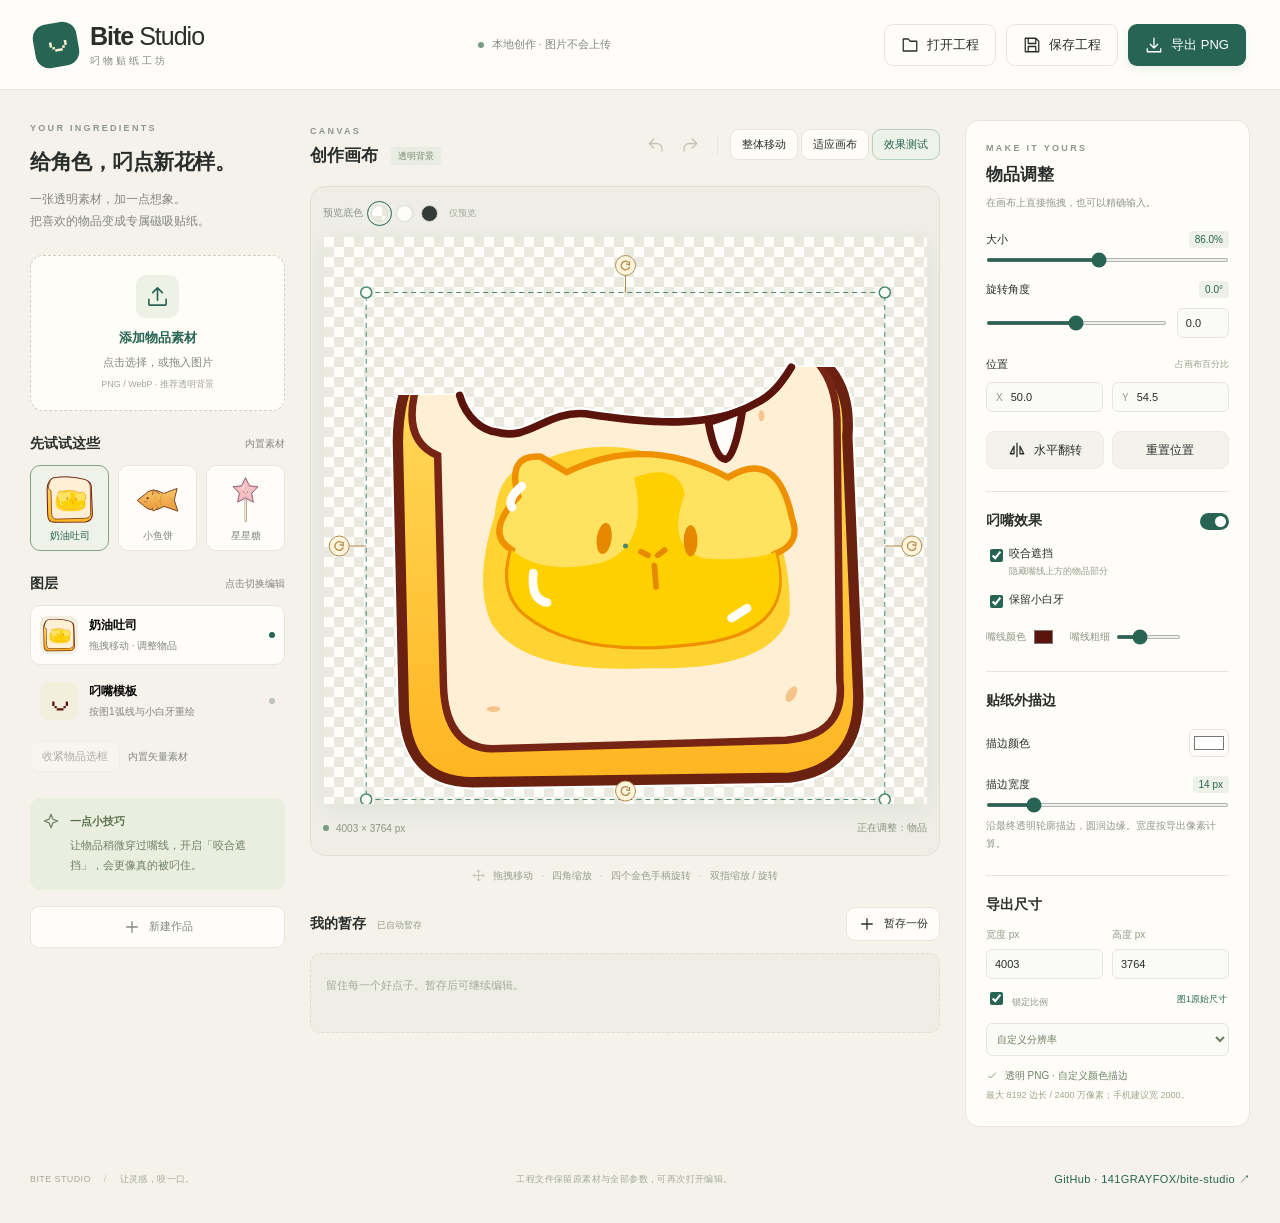
==== commit ba8ea08a: "Add photo mockup testing for merged stickers" ====
--- a/docs/index.html
+++ b/docs/index.html
@@ -12,6 +12,30 @@
 .bounds-tools{display:flex;align-items:center;flex-wrap:wrap;gap:8px;margin-top:10px}.bounds-tools small{color:var(--muted);font-size:10px;line-height:1.6}@media(max-width:640px){.bounds-tools{grid-column:1/-1;margin-top:0}}
 
 footer{align-items:center;gap:12px;flex-wrap:wrap}.github-link{display:inline-flex;align-items:center;min-height:44px;color:var(--green);font-size:11px;text-decoration:none;font-weight:500}.github-link:hover{text-decoration:underline}
+
+#testSticker{border-color:#b8cdbd;background:#edf3e8;color:var(--green)}
+#mockupDialog{width:min(1060px,calc(100vw - 32px));max-height:calc(100dvh - 32px);padding:24px;overflow:auto}
+.mockup-heading,.mockup-toolbar,.mockup-bottom{display:flex;justify-content:space-between;align-items:center;gap:12px;flex-wrap:wrap}
+.mockup-heading h2{margin-top:7px;font-size:21px}
+#mockupDescription{margin:12px 0 18px}
+.mockup-toolbar{justify-content:flex-start;margin-bottom:14px}
+#mockupSize{margin-left:auto;color:var(--muted);font-size:11px}
+.mockup-view{height:min(53vh,530px);min-height:180px;display:flex;align-items:center;justify-content:center;overflow:hidden;border:1px solid var(--line);border-radius:12px}
+.mockup-empty{display:flex;flex-direction:column;align-items:center;gap:15px;padding:25px;text-align:center;color:var(--muted);font-size:12px}
+.mockup-empty strong{font-size:18px;color:var(--green)}
+.mockup-empty small{font-size:10px}
+#mockupEmpty[hidden],#mockupStage[hidden]{display:none}
+#mockupStage{position:relative;flex:none;box-shadow:0 4px 24px #0002}
+#mockupStage canvas{position:absolute;inset:0;width:100%;height:100%}
+#mockupControls{touch-action:none;cursor:grab}
+#mockupControls:active{cursor:grabbing}
+.mockup-fields{display:grid;grid-template-columns:1fr 1fr;gap:25px}
+.mockup-fields .field{margin:18px 0 8px}
+.mockup-fields .range-number>input[type=number]{width:76px}
+#mockupDialog .mockup-hint{margin:8px 0 15px;font-size:10px}
+#mockupStatus{margin:0;flex:1;min-width:160px;font-size:11px;color:var(--green)}
+#mockupDialog .mockup-note{margin:13px 0 0;font-size:10px}
+@media(max-width:640px){#mockupDialog{width:calc(100vw - 16px);max-height:calc(100dvh - 16px);padding:16px}.mockup-heading h2{font-size:18px}.mockup-toolbar{gap:8px}.mockup-toolbar .button{font-size:11px;padding:10px}.mockup-view{height:42vh;min-height:160px}.mockup-fields{gap:14px}.mockup-fields .range-number{gap:5px}.mockup-fields .range-number>input[type=number]{width:59px}#mockupDialog .mockup-hint{line-height:1.8}.mockup-empty{gap:12px;padding:18px}.mockup-empty strong{font-size:16px}}
 </style></head>
 <body>
 <header class="topbar"><a class="brand" href="#"><span class="brand-icon">◡</span><span>Bite<span class="brand-light"> Studio</span><small>叼物贴纸工坊</small></span></a><div class="top-note"><span class="dot"></span> 本地创作 · 图片不会上传</div><div class="top-actions"><button id="openProject" class="button quiet"><span data-icon="folder"></span><span>打开工程</span></button><button id="saveProject" class="button quiet"><span data-icon="save"></span><span>保存工程</span></button><button id="export" class="button primary"><span data-icon="download"></span><span>导出 PNG</span></button></div></header>
@@ -22,7 +46,7 @@
 <div class="section-line"><h2>图层</h2><span>点击切换编辑</span></div><button class="layer active" id="objectLayer"><span class="layer-thumb" id="sourceThumb"></span><span><strong id="sourceName">奶油吐司</strong><small>拖拽移动 · 调整物品</small></span><span class="layer-dot"></span></button><button class="layer" id="mouthLayer"><span class="layer-thumb mouth-thumb">◡</span><span><strong>叼嘴模板</strong><small>按图1弧线与小白牙重绘</small></span><span class="layer-dot"></span></button>
 <div class="bounds-tools"><button id="tightenBounds" class="button quiet small" title="按可见物品重新检测边界，排除外围透明留白">收紧物品选框</button><small id="boundsInfo"></small></div>
 <div class="tip"><span data-icon="spark"></span><p><strong>一点小技巧</strong>让物品稍微穿过嘴线，开启「咬合遮挡」，会更像真的被叼住。</p></div><button id="newProject" class="button quiet new-project"><span data-icon="plus"></span> 新建作品</button></aside>
-<section class="editor"><div class="editor-heading"><div><span class="eyebrow">CANVAS</span><h2>创作画布 <span class="tag">透明背景</span></h2></div><div class="history"><button id="undo" class="icon-button" title="撤销 Ctrl+Z" aria-label="撤销"><span data-icon="undo"></span></button><button id="redo" class="icon-button" title="重做 Ctrl+Shift+Z" aria-label="重做"><span data-icon="redo"></span></button><span class="divider"></span><button id="moveTogether" class="button quiet small" aria-pressed="false" title="开启后，拖动画布会同时移动嘴部和物品">整体移动</button><button id="fit" class="button quiet small">适应画布</button></div></div>
+<section class="editor"><div class="editor-heading"><div><span class="eyebrow">CANVAS</span><h2>创作画布 <span class="tag">透明背景</span></h2></div><div class="history"><button id="undo" class="icon-button" title="撤销 Ctrl+Z" aria-label="撤销"><span data-icon="undo"></span></button><button id="redo" class="icon-button" title="重做 Ctrl+Shift+Z" aria-label="重做"><span data-icon="redo"></span></button><span class="divider"></span><button id="moveTogether" class="button quiet small" aria-pressed="false" title="开启后，拖动画布会同时移动嘴部和物品">整体移动</button><button id="fit" class="button quiet small">适应画布</button><button id="testSticker" class="button quiet small" title="将当前贴纸贴到照片上查看效果">效果测试</button></div></div>
 <div class="canvas-area" id="canvasArea"><div class="preview-controls"><span>预览底色</span><button data-bg="checker" class="swatch checker selected" aria-label="透明网格"></button><button data-bg="light" class="swatch light" aria-label="浅色"></button><button data-bg="dark" class="swatch dark" aria-label="深色"></button><span class="preview-only">仅预览</span></div><div class="stage-wrap" id="stageWrap"><div id="stage" class="stage checker"><canvas id="art"></canvas><canvas id="controls" tabindex="0" aria-label="编辑画布，拖拽物品，四角缩放，四个金色手柄旋转，旋转手柄始终位于画布内"></canvas></div></div><div class="canvas-caption"><span><span class="dot"></span><span id="resolutionLabel">4003 × 3764 px</span></span><span id="selectionLabel">正在调整：物品</span></div><div id="dropOverlay" class="drop-overlay">松开，添加你的物品</div></div>
 <div id="gestureHint" class="gesture-hint" title="按住 Alt 在画布任意位置拖动旋转；Alt + 滚轮缩放"><span data-icon="move"></span> 拖拽移动 <span>·</span> 四角缩放 <span>·</span> 四个金色手柄旋转 <span>·</span> 双指缩放 / 旋转</div>
 <section class="draft-section"><div class="section-line"><h2>我的暂存 <span id="saveStatus" class="save-status">自动暂存准备中</span></h2><button id="saveDraft" class="button quiet small"><span data-icon="plus"></span> 暂存一份</button></div><div id="drafts" class="drafts"><p class="empty">留住每一个好点子。暂存后可继续编辑。</p></div></section></section>
@@ -34,6 +58,17 @@
 </aside></main>
 <footer><span>BITE STUDIO <span class="footer-dot">/</span> 让灵感，咬一口。</span><span class="footer-note">工程文件保留原素材与全部参数，可再次打开编辑。</span><a class="github-link" href="https://github.com/141GRAYFOX/bite-studio" target="_blank" rel="noopener noreferrer" title="查看项目源代码与使用说明">GitHub · 141GRAYFOX/bite-studio ↗</a></footer>
 <dialog id="studioDialog"><form id="dialogForm"><h2 id="dialogTitle"></h2><p id="dialogDescription"></p><input id="dialogName" type="text" maxlength="80" aria-label="暂存名称"><div class="dialog-actions"><button id="dialogCancel" type="button" class="button quiet">取消</button><button id="dialogConfirm" type="submit" class="button primary">暂存</button></div></form></dialog>
+<dialog id="mockupDialog" aria-labelledby="mockupTitle" aria-describedby="mockupDescription">
+<div class="mockup-heading"><div><span class="eyebrow">TRY IT ON</span><h2 id="mockupTitle">贴纸效果测试</h2></div><button id="mockupClose" class="button quiet small" type="button">返回编辑</button></div>
+<p id="mockupDescription">把当前贴纸贴到你的照片上，看看实际效果。每次打开时会重新合成当前作品。</p>
+<div class="mockup-toolbar"><button id="mockupUpload" class="button primary" type="button">上传 / 更换背景图</button><button id="mockupReset" class="button quiet" type="button" disabled>重置贴纸位置</button><span id="mockupSize"></span></div>
+<div id="mockupView" class="mockup-view checker"><div id="mockupEmpty" class="mockup-empty"><strong>选张照片，试试贴在哪里</strong><span>车身、电脑、杯子……都可以成为你的背景。</span><button id="mockupEmptyUpload" class="button primary" type="button">上传背景图</button><small>PNG / JPEG / WebP · 也可拖入图片</small></div><div id="mockupStage" hidden><canvas id="mockupArt"></canvas><canvas id="mockupControls" tabindex="0" aria-label="效果测试画布：拖动移动贴纸，四角缩放，金色手柄旋转，双指缩放旋转，方向键微调"></canvas></div></div>
+<div class="mockup-fields"><div class="field"><label for="mockupScale">贴纸大小 <span>相对背景宽度 %</span></label><div class="range-number"><input id="mockupScale" type="range" min="1" max="500" step="0.1" disabled><input id="mockupScaleNumber" type="number" min="1" max="500" step="0.1" aria-label="效果测试贴纸大小百分比" disabled></div></div><div class="field"><label for="mockupAngle">旋转角度 <span>°</span></label><div class="range-number"><input id="mockupAngle" type="range" min="-180" max="180" step="0.1" disabled><input id="mockupAngleNumber" type="number" min="-180" max="180" step="0.1" aria-label="效果测试贴纸旋转角度" disabled></div></div></div>
+<p class="mockup-hint">拖动移动 · 四角缩放 · 金色手柄旋转 · 滚轮缩放 · 双指缩放 / 旋转</p>
+<div class="mockup-bottom"><p id="mockupStatus" role="status" aria-live="polite"></p><button id="mockupSave" class="button primary" type="button" disabled>保存效果图</button></div>
+<p class="mockup-note">图片仅在当前浏览器内处理。测试位置不影响原作品；背景和测试位置仅在本次页面中保留。</p>
+<input id="mockupFile" type="file" accept="image/png,image/jpeg,image/webp" hidden>
+</dialog>
 <input type="file" id="imageFile" accept="image/png,image/webp,image/jpeg" hidden><input type="file" id="projectFile" accept=".bite,.json" hidden><div id="toast" role="status" aria-live="polite"></div><div id="exportProgress" class="export-progress" hidden><div><span class="spinner"></span><h2>正在制作你的贴纸</h2><p id="progressText">高质量渲染中…</p><button id="cancelExport" class="button secondary">取消导出</button></div></div>
 <script>
 (function (root) {
@@ -168,6 +203,178 @@
     return { canvas, decode, paint, render, blob, outline, objectSize, visibleBounds, crop, reframeBounds };
   }
   root.BiteRendererFactory = createRenderer; root.BiteRenderer = createRenderer();
+})(globalThis);
+
+</script><script>
+/* Composite the current sticker onto a local photo for placement testing. */
+(function (root) {
+  'use strict';
+  root.BiteMockup = function ({createSticker, download}) {
+    const $ = id => document.getElementById(id), R = root.BiteRenderer;
+    const dialog = $('mockupDialog'), art = $('mockupArt'), controls = $('mockupControls');
+    let background, sticker, transform = {x:.5,y:.5,scale:.35,angle:0};
+    let busy = false, serial = 0, gesture, frame = 0;
+    const pointers = new Map();
+    const clamp = (v,a,b) => Math.min(b,Math.max(a,v));
+    const normalize = a => ((a+180)%360+360)%360-180;
+    const distance = (a,b) => Math.hypot(a.x-b.x,a.y-b.y);
+    const angle = (a,b) => Math.atan2(b.y-a.y,b.x-a.x);
+    function message(text) { $('mockupStatus').textContent = text; }
+    function ready() { return !!(background && sticker && !busy); }
+    function sync() {
+      $('mockupScale').value = transform.scale*100;
+      $('mockupScaleNumber').value = +(transform.scale*100).toFixed(1);
+      $('mockupAngle').value = transform.angle;
+      $('mockupAngleNumber').value = +transform.angle.toFixed(1);
+      for (const id of ['mockupScale','mockupScaleNumber','mockupAngle','mockupAngleNumber','mockupReset','mockupSave']) $(id).disabled = !ready();
+      $('mockupUpload').disabled = busy;
+      $('mockupEmptyUpload').disabled = busy;
+      $('mockupEmpty').hidden = !!background;
+      $('mockupStage').hidden = !background;
+      $('mockupSize').textContent = background ? background.width+' × '+background.height+' px' : '';
+    }
+    function composite(ctx,w,h) {
+      ctx.clearRect(0,0,w,h);
+      if (!background) return;
+      ctx.drawImage(background,0,0,w,h);
+      if (!sticker) return;
+      const sw = transform.scale*w, sh = sw*sticker.height/sticker.width;
+      ctx.save();ctx.translate(transform.x*w,transform.y*h);ctx.rotate(transform.angle*Math.PI/180);
+      ctx.drawImage(sticker,-sw/2,-sh/2,sw,sh);ctx.restore();
+    }
+    function geometry() {
+      const b = controls.getBoundingClientRect(), w = b.width*transform.scale, h = w*sticker.height/sticker.width;
+      const cx = transform.x*b.width, cy = transform.y*b.height, a = transform.angle*Math.PI/180;
+      const point = (x,y) => ({x:cx+x*Math.cos(a)-y*Math.sin(a),y:cy+x*Math.sin(a)+y*Math.cos(a)});
+      const anchor = point(0,-h/2), rotation = point(0,-h/2-30);
+      return {cx,cy,corners:[point(-w/2,-h/2),point(w/2,-h/2),point(w/2,h/2),point(-w/2,h/2)],anchor,
+        rotation:{x:clamp(rotation.x,14,b.width-14),y:clamp(rotation.y,14,b.height-14)}};
+    }
+    function draw() {
+      frame = 0;
+      if (!dialog.open || !background) return;
+      composite(art.getContext('2d'),art.width,art.height);
+      const ctx = controls.getContext('2d'), b = controls.getBoundingClientRect();
+      ctx.clearRect(0,0,controls.width,controls.height);
+      if (!ready() || !b.width || !b.height) return;
+      const g = geometry();ctx.save();ctx.scale(controls.width/b.width,controls.height/b.height);
+      ctx.strokeStyle = '#276453';ctx.lineWidth = 1.5;ctx.setLineDash([5,4]);
+      ctx.beginPath();g.corners.forEach((p,i)=>i?ctx.lineTo(p.x,p.y):ctx.moveTo(p.x,p.y));ctx.closePath();ctx.stroke();ctx.setLineDash([]);
+      for (const p of g.corners) {ctx.fillStyle='#fffdf9';ctx.beginPath();ctx.arc(p.x,p.y,6,0,Math.PI*2);ctx.fill();ctx.stroke();}
+      ctx.strokeStyle='#ab742a';ctx.beginPath();ctx.moveTo(g.anchor.x,g.anchor.y);ctx.lineTo(g.rotation.x,g.rotation.y);ctx.stroke();
+      ctx.fillStyle='#fff4dc';ctx.beginPath();ctx.arc(g.rotation.x,g.rotation.y,12,0,Math.PI*2);ctx.fill();ctx.stroke();
+      ctx.fillStyle='#80561f';ctx.font='17px sans-serif';ctx.textAlign='center';ctx.textBaseline='middle';ctx.fillText('↻',g.rotation.x,g.rotation.y);
+      ctx.restore();
+    }
+    function schedule() { if (!frame) frame=requestAnimationFrame(draw); }
+    function size() {
+      if (!dialog.open || !background) return;
+      const box = $('mockupView').getBoundingClientRect(), k = Math.min((box.width-16)/background.width,(box.height-16)/background.height);
+      const w = Math.max(1,Math.floor(background.width*k)), h = Math.max(1,Math.floor(background.height*k));
+      $('mockupStage').style.width=w+'px';$('mockupStage').style.height=h+'px';
+      const density=Math.min(devicePixelRatio||1,2,1600/Math.max(w,h));
+      for (const c of [art,controls]) {c.width=Math.max(1,Math.round(w*density));c.height=Math.max(1,Math.round(h*density));}
+      schedule();
+    }
+    function reset() {
+      // Fit to both photo dimensions, including narrow portrait backgrounds.
+      transform={x:.5,y:.5,scale:sticker&&background?Math.min(.4,.55*background.height/background.width*sticker.width/sticker.height):.35,angle:0};
+      transform.scale=clamp(transform.scale,.01,5);sync();schedule();
+    }
+    async function refreshSticker() {
+      if (busy) return;
+      const request=++serial;busy=true;sync();message('正在合成当前贴纸…');
+      if (sticker) {sticker.width=sticker.height=1;sticker=undefined;schedule();}
+      let next;
+      try {
+        next=await createSticker();
+        if (request!==serial) {next.width=next.height=1;return;}
+        sticker=next;
+        message(background?'拖动贴纸调整位置，拖动四角缩放，金色手柄旋转。':'贴纸已合成，请上传一张背景图开始测试。');
+      } catch(e) {if(request===serial)message('贴纸合成失败：'+e.message);}
+      finally {if(request===serial){busy=false;sync();size();}}
+    }
+    async function upload(file) {
+      if (!file || busy) return;
+      if (!['image/png','image/jpeg','image/webp'].includes(file.type)) {message('请选择 PNG、JPEG 或 WebP 背景图。');return;}
+      if (file.size>30*1024*1024) {message('背景图请控制在 30 MB 以内。');return;}
+      const request=++serial,url=URL.createObjectURL(file);let decoded,next;
+      busy=true;sync();message('正在读取背景图…');
+      try {
+        decoded=await R.decode(url);
+        if (decoded.width>16384||decoded.height>16384||decoded.width*decoded.height>50000000) throw new Error('图片过大，请缩小至 5000 万像素以内。');
+        const k=Math.min(1,4096/Math.max(decoded.width,decoded.height),Math.sqrt(12000000/(decoded.width*decoded.height)));
+        next=R.canvas(Math.max(1,Math.round(decoded.width*k)),Math.max(1,Math.round(decoded.height*k)));
+        next.getContext('2d').drawImage(decoded,0,0,next.width,next.height);
+        if (request!==serial) {next.width=next.height=1;return;}
+        if (background) background.width=background.height=1;
+        background=next;reset();
+        message('背景已载入，拖动贴纸试试。'+(k<1?'大图已缩小，效果图按下方显示的尺寸保存。':''));
+      } catch(e) {if(next&&next!==background)next.width=next.height=1;if(request===serial)message('背景图读取失败：'+e.message);}
+      finally {if(decoded&&decoded.close)decoded.close();URL.revokeObjectURL(url);if(request===serial){busy=false;sync();size();}}
+    }
+    function update() {sync();schedule();}
+    for (const id of ['mockupScale','mockupScaleNumber','mockupAngle','mockupAngleNumber']) {
+      $(id).oninput=()=>{
+        if (!ready()||$(id).value==='') return;
+        const value=Number($(id).value);if(!Number.isFinite(value))return;
+        if(id.includes('Scale'))transform.scale=clamp(value/100,.01,5);else transform.angle=clamp(value,-180,180);
+        // Leave the active number field intact while typing a decimal or minus sign.
+        const active=document.activeElement,raw=active.value;update();if(active===$(id)&&active.type==='number')active.value=raw;
+      };
+      $(id).onchange=update;$(id).onblur=update;
+    }
+    function coords(e) {const b=controls.getBoundingClientRect();return{x:e.clientX-b.left,y:e.clientY-b.top};}
+    function begin() {
+      const points=[...pointers.values()],original={...transform},g=geometry();
+      if(points.length===2){const[a,b]=points;gesture={mode:'pinch',original,distance:Math.max(1,distance(a,b)),angle:angle(a,b),mid:{x:(a.x+b.x)/2,y:(a.y+b.y)/2}};}
+      else if(points.length===1){const p=points[0];gesture={mode:distance(p,g.rotation)<22?'rotate':g.corners.some(c=>distance(p,c)<20)?'scale':'move',original,start:p,center:{x:g.cx,y:g.cy},distance:Math.max(1,distance(p,{x:g.cx,y:g.cy})),angle:angle({x:g.cx,y:g.cy},p)};}
+      else gesture=null;
+    }
+    controls.onpointerdown=e=>{
+      if(!ready()||pointers.size>=2)return;e.preventDefault();controls.focus({preventScroll:true});controls.setPointerCapture(e.pointerId);
+      pointers.set(e.pointerId,coords(e));begin();if(e.altKey&&pointers.size===1)gesture.mode='rotate';
+    };
+    controls.onpointermove=e=>{
+      if(!pointers.has(e.pointerId)||!gesture||!ready())return;
+      const p=coords(e);pointers.set(e.pointerId,p);const o=gesture.original,b=controls.getBoundingClientRect();
+      if(gesture.mode==='pinch'&&pointers.size===2){const[a,z]=[...pointers.values()];transform.scale=clamp(o.scale*distance(a,z)/gesture.distance,.01,5);transform.angle=normalize(o.angle+(angle(a,z)-gesture.angle)*180/Math.PI);transform.x=clamp(o.x+((a.x+z.x)/2-gesture.mid.x)/b.width,0,1);transform.y=clamp(o.y+((a.y+z.y)/2-gesture.mid.y)/b.height,0,1);}
+      else if(gesture.mode==='move'){transform.x=clamp(o.x+(p.x-gesture.start.x)/b.width,0,1);transform.y=clamp(o.y+(p.y-gesture.start.y)/b.height,0,1);}
+      else if(gesture.mode==='scale')transform.scale=clamp(o.scale*distance(p,gesture.center)/gesture.distance,.01,5);
+      else if(gesture.mode==='rotate')transform.angle=normalize(o.angle+(angle(gesture.center,p)-gesture.angle)*180/Math.PI);
+      update();
+    };
+    function end(e) {if(pointers.delete(e.pointerId))begin();}
+    controls.onpointerup=end;controls.onpointercancel=end;controls.onlostpointercapture=end;
+    controls.addEventListener('wheel',e=>{if(!ready())return;e.preventDefault();if(e.altKey)transform.angle=normalize(transform.angle+e.deltaY*.1);else transform.scale=clamp(transform.scale*Math.exp(-e.deltaY*.001),.01,5);update();},{passive:false});
+    controls.onkeydown=e=>{
+      if(!ready())return;const delta=e.shiftKey?10:1;
+      if(e.key==='ArrowLeft')transform.x=clamp(transform.x-delta/background.width,0,1);
+      else if(e.key==='ArrowRight')transform.x=clamp(transform.x+delta/background.width,0,1);
+      else if(e.key==='ArrowUp')transform.y=clamp(transform.y-delta/background.height,0,1);
+      else if(e.key==='ArrowDown')transform.y=clamp(transform.y+delta/background.height,0,1);
+      else return;e.preventDefault();update();
+    };
+    dialog.addEventListener('keydown',e=>e.stopPropagation());
+    for(const name of ['dragenter','dragleave','dragover'])dialog.addEventListener(name,e=>{e.preventDefault();e.stopPropagation();});
+    dialog.addEventListener('drop',e=>{e.preventDefault();e.stopPropagation();upload(e.dataTransfer.files[0]);});
+    $('mockupUpload').onclick=()=>$('mockupFile').click();
+    $('mockupEmptyUpload').onclick=()=>$('mockupFile').click();
+    $('mockupFile').onchange=e=>{upload(e.target.files[0]);e.target.value='';};
+    $('mockupReset').onclick=reset;
+    $('mockupClose').onclick=()=>dialog.close();
+    dialog.addEventListener('close',()=>{serial++;busy=false;pointers.clear();gesture=null;});
+    $('mockupSave').onclick=async()=>{
+      if(!ready())return;const request=++serial;busy=true;sync();message('正在保存效果图…');let c;
+      try{c=R.canvas(background.width,background.height);composite(c.getContext('2d'),c.width,c.height);const blob=await R.blob(c);if(request!==serial)return;await download(blob,'贴纸效果测试.png');if(request===serial)message('效果图已生成。');}
+      catch(e){if(request===serial)message('保存失败：'+e.message);}finally{if(c)c.width=c.height=1;if(request===serial){busy=false;sync();schedule();}}
+    };
+    new ResizeObserver(size).observe($('mockupView'));
+    return {
+      open(){if(dialog.open)return;dialog.showModal();sync();size();refreshSticker();},
+      getState:()=>({transform:{...transform},hasBackground:!!background,hasSticker:!!sticker,busy})
+    };
+  };
 })(globalThis);
 
 </script><script>
@@ -445,8 +652,20 @@
   await load(state,{track:false});
   try{const previous=await transaction('readonly',st=>st.get('autosave'));if(previous){const s=validateProject({format:'bite-studio',version:1,state:previous.state});await load(s,{track:false});toast('已恢复上次自动暂存的画布。');}}catch(_){/* User can always save portable files. */}
   undo=[];redo=[];historyButtons();await refreshDrafts();initialized=true;queueSave();document.querySelector('.workspace').inert=false;document.querySelector('.top-actions').inert=false;
+  const mockup=window.BiteMockup({download,createSticker:async()=>{
+    const s=clone(state),source=await R.decode(s.src);let rendered;
+    try{
+      const factor=Math.min(1,1800/Math.max(s.width,s.height));
+      rendered=await R.render(s,source,{width:Math.max(1,Math.round(s.width*factor)),height:Math.max(1,Math.round(s.height*factor)),preview:true,cooperative:true});
+      let bounds;try{bounds=await R.visibleBounds(rendered,{alphaThreshold:0});}catch(_){throw new Error('当前画布没有可见贴纸，请先调整物品位置。');}
+      const merged=R.canvas(bounds.width,bounds.height);
+      merged.getContext('2d').drawImage(rendered,bounds.x,bounds.y,bounds.width,bounds.height,0,0,bounds.width,bounds.height);
+      return merged;
+    }finally{if(source.close)source.close();if(rendered)rendered.width=rendered.height=1;}
+  }});
+  $('testSticker').onclick=()=>mockup.open();
   // Small inspection surface for repeatable integration tests; no file or network access.
-  window.BiteStudio={getState:()=>clone(state),ready:true,validateProject,render:async(w,h)=>R.blob(await R.render({...clone(state),width:w,height:h},image)),defaultState:defaults};
+  window.BiteStudio={getState:()=>clone(state),ready:true,validateProject,render:async(w,h)=>R.blob(await R.render({...clone(state),width:w,height:h},image)),defaultState:defaults,mockup};
 })();
 
 </script></body></html>
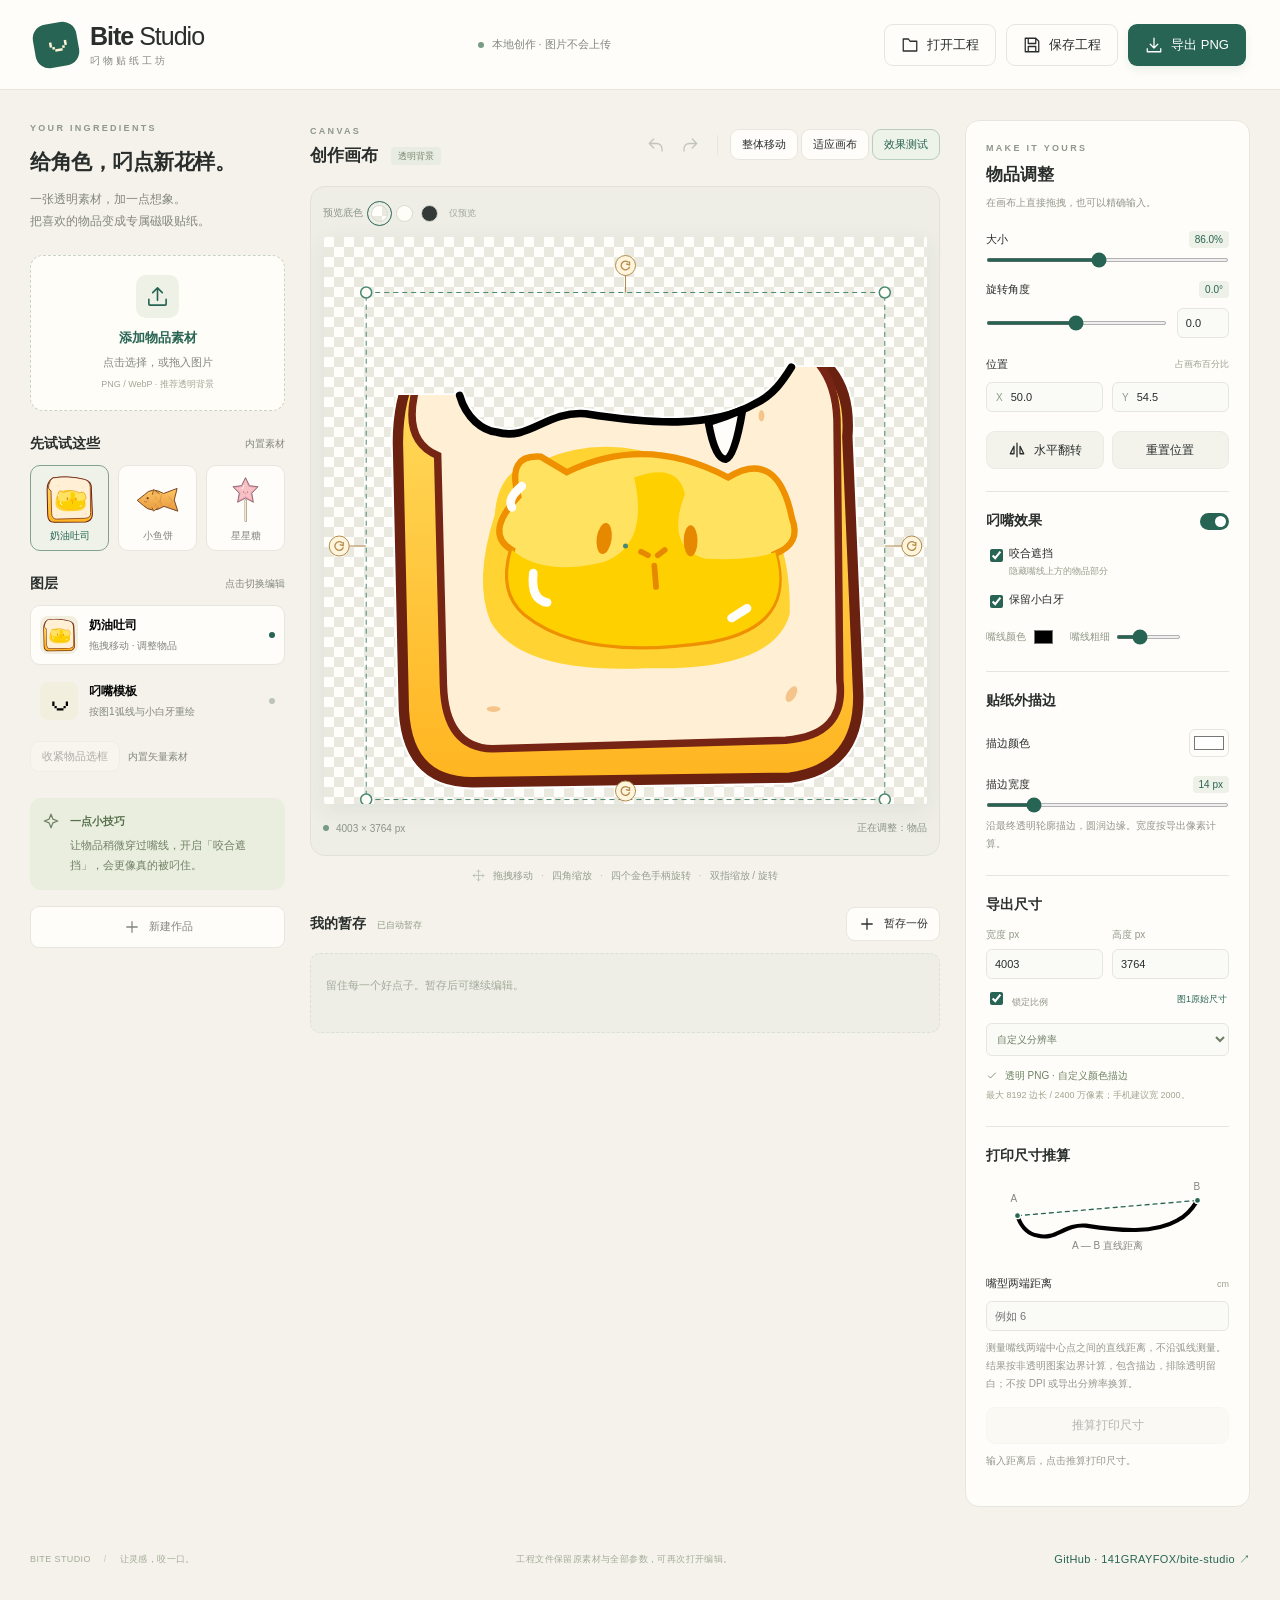
==== commit f3a66410: "Add sticker print size estimation and default black mouth lines" ====
--- a/docs/index.html
+++ b/docs/index.html
@@ -1,6 +1,17 @@
 <!doctype html>
 <html lang="zh-CN"><head><meta charset="utf-8"><meta name="viewport" content="width=device-width, initial-scale=1, viewport-fit=cover"><meta name="theme-color" content="#f5f2eb"><title>Bite Studio · 叼物贴纸工坊</title><style>@charset "UTF-8";
-:root{--bg:#f5f2eb;--paper:#fffdf9;--ink:#292e2c;--muted:#838780;--line:#e7e6de;--green:#276453;--accent:#e9b972;--font:"Segoe UI","Microsoft YaHei",sans-serif}*{box-sizing:border-box}body{margin:0;background:var(--bg);color:var(--ink);font-family:var(--font);font-size:13px}button,input,select{font:inherit}button{cursor:pointer}button:disabled{opacity:.35;cursor:default}button:focus-visible,a:focus-visible,input:focus-visible,select:focus-visible,canvas:focus-visible{outline:2px solid var(--green);outline-offset:3px}button{transition:background .15s,transform .15s}button:hover:not(:disabled){filter:brightness(.97)}button:active:not(:disabled){transform:translateY(1px)}svg{width:18px;height:18px;display:block;fill:none;stroke:currentColor;stroke-width:1.7;stroke-linecap:round;stroke-linejoin:round}.topbar{height:90px;padding:0 34px;display:flex;align-items:center;justify-content:space-between;border-bottom:1px solid var(--line);gap:18px;background:var(--paper)}.brand{display:flex;gap:12px;align-items:center;text-decoration:none;color:var(--ink);font-size:25px;font-weight:700;letter-spacing:-1px}.brand-icon{height:44px;width:44px;background:var(--green);color:#fff4d6;border-radius:14px;display:grid;place-items:center;font-size:40px;font-weight:400;line-height:1;padding-bottom:15px;transform:rotate(-10deg)}.brand-light{font-weight:400}.brand small{display:block;font-size:10px;letter-spacing:3px;font-weight:400;color:var(--muted);margin-top:3px}.top-note{color:var(--muted);font-size:11px;display:flex;align-items:center;gap:8px}.dot{display:inline-block;width:6px;height:6px;border-radius:50%;background:#779c83}.top-actions{display:flex;gap:10px}.button{border:1px solid transparent;border-radius:9px;padding:11px 16px;display:inline-flex;align-items:center;justify-content:center;gap:8px;font-weight:500;white-space:nowrap;color:var(--ink);background:transparent}.button.primary{background:var(--green);color:white;box-shadow:0 4px 10px #27645316}.button.quiet{border-color:var(--line);background:var(--paper)}.button.secondary{background:#f3f3ec;border-color:#ebebe3;padding:9px 10px;font-size:12px}.button.small{padding:7px 11px;font-size:11px}.workspace{display:grid;grid-template-columns:255px minmax(320px,1fr) 285px;gap:25px;width:100%;margin:0 auto;padding:30px}.panel{padding:3px 0}.eyebrow{font-size:9px;letter-spacing:2.3px;color:#8d978b;font-weight:600}h1{font-size:21px;line-height:1.65;margin:12px 0 8px;font-weight:600;letter-spacing:-.5px}h2{font-size:14px;margin:0;font-weight:600}.intro{color:var(--muted);font-size:12px;line-height:1.9;margin:0 0 22px}.upload-card{width:100%;background:#fffdf7;border:1.5px dashed #c8d3c3;min-height:156px;border-radius:13px;display:flex;flex-direction:column;align-items:center;justify-content:center;gap:8px;color:var(--green)}.upload-card:hover{background:#f0f4e9;border-color:var(--green)}.upload-icon{background:#edf1e6;border-radius:10px;padding:10px;margin-bottom:3px}.upload-icon svg{width:23px;height:23px}.upload-card strong{font-size:13px}.upload-card span:not(.upload-icon){font-size:11px;color:var(--muted)}.upload-card small{color:#a2a699;font-size:9px}.section-line{display:flex;align-items:center;justify-content:space-between;margin:24px 0 12px;gap:8px}.section-line>span{font-size:10px;color:var(--muted)}.samples{display:grid;grid-template-columns:repeat(3,1fr);gap:9px}.sample{border:1px solid var(--line);background:var(--paper);border-radius:10px;padding:9px 5px 7px;display:flex;flex-direction:column;align-items:center;gap:5px;font-size:10px;color:var(--muted)}.sample img{width:51px;height:49px;object-fit:contain}.sample.selected{border-color:#84a18e;background:#eef2e8;color:var(--green)}.layer{border:1px solid transparent;width:100%;display:flex;align-items:center;gap:11px;background:transparent;padding:10px 9px;border-radius:10px;text-align:left;margin-bottom:6px}.layer.active{background:var(--paper);border-color:var(--line);box-shadow:0 2px 5px #33333303}.layer-thumb{flex:none;width:38px;height:38px;border-radius:8px;background:#f3efde;display:grid;place-items:center;overflow:hidden}.layer-thumb img{width:100%;height:100%;object-fit:contain}.mouth-thumb{font-size:36px;color:#5b140c;padding-bottom:12px}.layer strong{font-size:12px;font-weight:600;display:block;max-width:145px;white-space:nowrap;overflow:hidden;text-overflow:ellipsis}.layer small{display:block;font-size:10px;color:var(--muted);margin-top:5px}.layer-dot{width:6px;height:6px;background:#bdc3b9;border-radius:50%;margin-left:auto}.active .layer-dot{background:var(--green)}.tip{display:flex;gap:10px;margin-top:26px;padding:14px 12px;background:#eaeede;border-radius:11px;color:#6f8065}.tip svg{flex:none;width:18px}.tip p{font-size:11px;line-height:1.8;margin:0}.tip strong{display:block;margin-bottom:4px;color:#57704d;font-size:11px}.new-project{width:100%;margin-top:16px;font-size:11px;color:var(--muted)}.editor{min-width:0}.editor-heading{display:flex;align-items:center;justify-content:space-between;margin-bottom:17px;min-height:49px;flex-wrap:wrap;gap:10px}.editor-heading h2{margin-top:7px;font-size:17px}.tag{font-size:9px;background:#e8ece2;color:#7b8a73;padding:4px 7px;border-radius:4px;margin-left:8px;vertical-align:middle;font-weight:400}.history{display:flex;align-items:center;gap:3px}.icon-button{width:31px;height:31px;display:grid;place-items:center;background:transparent;border:0;border-radius:6px;color:#657361}.divider{width:1px;height:20px;background:var(--line);margin:0 9px}.canvas-area{background:#eeeee7;border:1px solid #e0e2d8;border-radius:15px;position:relative;padding:15px 12px 10px;overflow:hidden}.preview-controls{display:flex;align-items:center;gap:8px;color:#8c9589;font-size:10px;height:22px;margin-bottom:13px}.swatch{border:1px solid #d6dbcf;border-radius:50%;width:17px;height:17px;padding:0}.swatch.selected{outline:1.5px solid var(--green);outline-offset:3px}.checker{background-color:#fffefa;background-image:linear-gradient(45deg,#e9e9e0 25%,transparent 25%),linear-gradient(-45deg,#e9e9e0 25%,transparent 25%),linear-gradient(45deg,transparent 75%,#e9e9e0 75%),linear-gradient(-45deg,transparent 75%,#e9e9e0 75%);background-size:20px 20px;background-position:0 0,0 10px,10px -10px,-10px 0}.light{background:#fffdf7}.dark{background:#333a37}.preview-only{font-size:9px;margin-left:3px;color:#a3a99d}.stage-wrap{width:100%;aspect-ratio:var(--canvas-ratio,4003/3764);min-height:220px;max-height:1600px;display:flex;align-items:center;justify-content:center}.stage{position:relative;box-shadow:0 6px 25px #30372a12;border-radius:2px;overflow:hidden}.stage canvas{position:absolute;inset:0;width:100%;height:100%}#controls{touch-action:none;cursor:grab}#controls:active{cursor:grabbing}.canvas-caption{display:flex;justify-content:space-between;gap:10px;align-items:center;height:33px;margin-top:7px;color:#8c9586;font-size:10px}.canvas-caption>span:first-child{display:flex;gap:7px;align-items:center}.gesture-hint{display:flex;justify-content:center;align-items:center;gap:8px;color:#959e8e;font-size:10px;margin-top:13px;flex-wrap:wrap}.gesture-hint svg{width:13px;height:13px}.gesture-hint>span{color:#bcc1b6}.draft-section{margin-top:24px}.draft-section .section-line{margin-top:0}.save-status{font-size:9px;color:#929c87;font-weight:400;margin-left:7px}.drafts{display:flex;gap:10px;overflow:auto;padding-bottom:7px;min-height:87px}.empty{color:#a3ab9a;background:#eeeee6;border:1px dashed #dce0d2;border-radius:10px;width:100%;padding:24px 15px;font-size:11px;margin:0}.draft-card{position:relative;width:125px;flex:none;border:1px solid var(--line);border-radius:9px;background:var(--paper);overflow:hidden}.draft-card>button:first-child{width:100%;border:0;background:transparent;padding:6px;text-align:left}.draft-card img{width:100%;height:72px;object-fit:contain;background:#f3f1e8;border-radius:5px}.draft-card strong{display:block;font-size:10px;margin-top:5px;white-space:nowrap;text-overflow:ellipsis;overflow:hidden;font-weight:500}.draft-card small{font-size:9px;color:var(--muted)}.draft-delete{position:absolute;right:4px;top:4px;background:#fffdf9e0;border:0;border-radius:4px;color:#7a8472;padding:3px 6px}.settings{background:var(--paper);border:1px solid var(--line);border-radius:14px;padding:22px 20px;height:fit-content}.settings>h2{font-size:17px;margin-top:10px}.subtle{font-size:10px;color:#92978d;line-height:1.8;margin:8px 0 14px}.field{margin:19px 0}.field>label{display:flex;justify-content:space-between;align-items:center;font-size:11px;margin-bottom:10px}.field label>span{font-size:9px;color:#9ba191}output{font-size:10px;color:var(--green);background:#edf1e7;border-radius:4px;padding:3px 6px;font-variant-numeric:tabular-nums}input[type=range]{accent-color:var(--green);width:100%;height:4px;cursor:pointer;display:block;margin:10px 0}input[type=checkbox]{accent-color:var(--green);margin-right:6px}input[type=number]{border:1px solid var(--line);background:#fafbf6;border-radius:6px;min-width:0;width:100%;padding:8px;color:var(--ink);font-size:11px}input[type=number]::-webkit-inner-spin-button{opacity:0}.range-number{display:flex;gap:10px;align-items:center}.range-number>input[type=number]{width:64px}.two-fields{display:grid;grid-template-columns:1fr 1fr;gap:9px}.inline-input{display:flex;align-items:center;background:#fafbf6;border:1px solid var(--line);border-radius:6px;padding-left:9px;color:#8d9987;font-size:10px}.inline-input input{border:0;background:none}.two-buttons{display:flex;gap:8px}.two-buttons .button{flex:1}.settings-section{border-top:1px solid var(--line);padding-top:20px;margin-top:22px}.settings-section .section-line{margin:0 0 16px}.check-row{display:flex;align-items:start;font-size:11px;margin:14px 0}.check-row small{display:block;font-size:9px;color:#969e8c;margin-top:4px}.switch input{position:absolute;opacity:0;pointer-events:none}.switch>span{display:block;width:29px;height:17px;background:#d6dbc9;border-radius:10px;position:relative;cursor:pointer}.switch>span:before{content:"";position:absolute;width:11px;height:11px;border-radius:50%;background:white;left:3px;top:3px;transition:left .15s}.switch input:checked+span{background:var(--green)}.switch input:checked+span:before{left:15px}.mouth-options{display:flex;align-items:center;gap:15px;color:#8e9786;font-size:10px}.mouth-options>label{display:flex;align-items:center;gap:6px}.mouth-options input[type=color]{width:23px;height:22px;border:0;padding:0;background:none;cursor:pointer}.mouth-options input[type=range]{width:65px}.outline-color input[type=color]{width:40px;height:28px;border:1px solid var(--line);border-radius:6px;padding:2px;background:var(--paper);cursor:pointer}.settings-section .field{margin-bottom:7px}.dimension{font-size:10px;color:#909988;margin-top:14px}.dimension input{display:block;margin-top:7px}.size-tools{display:flex;justify-content:space-between;align-items:center;margin:10px 0 14px;font-size:9px;color:#8e9687}.text-button{border:0;background:transparent;padding:2px;color:var(--green);font-size:9px}select{width:100%;padding:9px 6px;background:#fafbf6;border:1px solid var(--line);border-radius:6px;color:#6f7d64;font-size:10px}.export-note{font-size:10px;color:#6d8364;line-height:1.9;margin-bottom:0}.export-note svg{width:12px;height:12px;display:inline-block;vertical-align:middle;margin-right:4px}.export-note small{font-size:9px;color:#a0a690}.drop-overlay{position:absolute;inset:0;background:#e9f0e3e8;border:3px dashed #527761;border-radius:15px;display:none;place-items:center;font-size:20px;color:var(--green);z-index:3}.drop-overlay.show{display:grid}footer{max-width:1640px;margin:auto;padding:0 30px 22px;display:flex;justify-content:space-between;font-size:9px;color:#a2ab98;letter-spacing:.4px}.footer-dot{margin:0 10px;color:#c2c9ba}#toast{position:fixed;bottom:25px;left:50%;transform:translate(-50%,20px);padding:12px 20px;border-radius:9px;background:#293f35;color:#fff;box-shadow:0 8px 25px #0002;opacity:0;pointer-events:none;transition:opacity .2s,transform .2s;z-index:20;max-width:90vw;font-size:12px;line-height:1.7}#toast.show{opacity:1;transform:translate(-50%,0)}.export-progress{position:fixed;inset:0;background:#f5f2ebc9;backdrop-filter:blur(8px);z-index:30;display:grid;place-items:center}.export-progress[hidden]{display:none}.export-progress>div{background:var(--paper);padding:35px 45px;border-radius:18px;border:1px solid var(--line);text-align:center;box-shadow:0 15px 60px #0001}.export-progress h2{font-size:17px;margin:18px 0 10px}.export-progress p{color:var(--muted);font-size:12px}.spinner{display:inline-block;width:30px;height:30px;border:3px solid #dce5d4;border-top-color:var(--green);border-radius:50%;animation:spin .9s linear infinite}@keyframes spin{to{transform:rotate(360deg)}}
+.print-reference{width:100%;height:80px;margin-top:12px;color:var(--green);stroke-width:1.3;overflow:visible}
+.print-reference .print-chord{stroke:var(--green);stroke-dasharray:4 4}
+.print-reference circle{fill:var(--green);stroke:var(--paper)}
+.print-reference text{fill:var(--muted);stroke:none;font-size:10px;font-family:var(--font)}
+.print-settings>.button{width:100%}
+.print-result{margin-top:14px;padding:13px 12px;background:#edf3e8;border:1px solid #dce6d7;border-radius:9px;color:var(--green)}
+.print-result[hidden]{display:none}
+.print-result>span{font-size:10px}
+.print-result>div{display:flex;gap:8px 18px;flex-wrap:wrap;margin-top:10px;font-size:11px}
+.print-result strong{font-size:19px;font-weight:600;font-variant-numeric:tabular-nums}
+.print-settings input[aria-invalid="true"]{border-color:#b95c50}
+:root{--bg:#f5f2eb;--paper:#fffdf9;--ink:#292e2c;--muted:#838780;--line:#e7e6de;--green:#276453;--accent:#e9b972;--font:"Segoe UI","Microsoft YaHei",sans-serif}*{box-sizing:border-box}body{margin:0;background:var(--bg);color:var(--ink);font-family:var(--font);font-size:13px}button,input,select{font:inherit}button{cursor:pointer}button:disabled{opacity:.35;cursor:default}button:focus-visible,a:focus-visible,input:focus-visible,select:focus-visible,canvas:focus-visible{outline:2px solid var(--green);outline-offset:3px}button{transition:background .15s,transform .15s}button:hover:not(:disabled){filter:brightness(.97)}button:active:not(:disabled){transform:translateY(1px)}svg{width:18px;height:18px;display:block;fill:none;stroke:currentColor;stroke-width:1.7;stroke-linecap:round;stroke-linejoin:round}.topbar{height:90px;padding:0 34px;display:flex;align-items:center;justify-content:space-between;border-bottom:1px solid var(--line);gap:18px;background:var(--paper)}.brand{display:flex;gap:12px;align-items:center;text-decoration:none;color:var(--ink);font-size:25px;font-weight:700;letter-spacing:-1px}.brand-icon{height:44px;width:44px;background:var(--green);color:#fff4d6;border-radius:14px;display:grid;place-items:center;font-size:40px;font-weight:400;line-height:1;padding-bottom:15px;transform:rotate(-10deg)}.brand-light{font-weight:400}.brand small{display:block;font-size:10px;letter-spacing:3px;font-weight:400;color:var(--muted);margin-top:3px}.top-note{color:var(--muted);font-size:11px;display:flex;align-items:center;gap:8px}.dot{display:inline-block;width:6px;height:6px;border-radius:50%;background:#779c83}.top-actions{display:flex;gap:10px}.button{border:1px solid transparent;border-radius:9px;padding:11px 16px;display:inline-flex;align-items:center;justify-content:center;gap:8px;font-weight:500;white-space:nowrap;color:var(--ink);background:transparent}.button.primary{background:var(--green);color:white;box-shadow:0 4px 10px #27645316}.button.quiet{border-color:var(--line);background:var(--paper)}.button.secondary{background:#f3f3ec;border-color:#ebebe3;padding:9px 10px;font-size:12px}.button.small{padding:7px 11px;font-size:11px}.workspace{display:grid;grid-template-columns:255px minmax(320px,1fr) 285px;gap:25px;width:100%;margin:0 auto;padding:30px}.panel{padding:3px 0}.eyebrow{font-size:9px;letter-spacing:2.3px;color:#8d978b;font-weight:600}h1{font-size:21px;line-height:1.65;margin:12px 0 8px;font-weight:600;letter-spacing:-.5px}h2{font-size:14px;margin:0;font-weight:600}.intro{color:var(--muted);font-size:12px;line-height:1.9;margin:0 0 22px}.upload-card{width:100%;background:#fffdf7;border:1.5px dashed #c8d3c3;min-height:156px;border-radius:13px;display:flex;flex-direction:column;align-items:center;justify-content:center;gap:8px;color:var(--green)}.upload-card:hover{background:#f0f4e9;border-color:var(--green)}.upload-icon{background:#edf1e6;border-radius:10px;padding:10px;margin-bottom:3px}.upload-icon svg{width:23px;height:23px}.upload-card strong{font-size:13px}.upload-card span:not(.upload-icon){font-size:11px;color:var(--muted)}.upload-card small{color:#a2a699;font-size:9px}.section-line{display:flex;align-items:center;justify-content:space-between;margin:24px 0 12px;gap:8px}.section-line>span{font-size:10px;color:var(--muted)}.samples{display:grid;grid-template-columns:repeat(3,1fr);gap:9px}.sample{border:1px solid var(--line);background:var(--paper);border-radius:10px;padding:9px 5px 7px;display:flex;flex-direction:column;align-items:center;gap:5px;font-size:10px;color:var(--muted)}.sample img{width:51px;height:49px;object-fit:contain}.sample.selected{border-color:#84a18e;background:#eef2e8;color:var(--green)}.layer{border:1px solid transparent;width:100%;display:flex;align-items:center;gap:11px;background:transparent;padding:10px 9px;border-radius:10px;text-align:left;margin-bottom:6px}.layer.active{background:var(--paper);border-color:var(--line);box-shadow:0 2px 5px #33333303}.layer-thumb{flex:none;width:38px;height:38px;border-radius:8px;background:#f3efde;display:grid;place-items:center;overflow:hidden}.layer-thumb img{width:100%;height:100%;object-fit:contain}.mouth-thumb{font-size:36px;color:#000000;padding-bottom:12px}.layer strong{font-size:12px;font-weight:600;display:block;max-width:145px;white-space:nowrap;overflow:hidden;text-overflow:ellipsis}.layer small{display:block;font-size:10px;color:var(--muted);margin-top:5px}.layer-dot{width:6px;height:6px;background:#bdc3b9;border-radius:50%;margin-left:auto}.active .layer-dot{background:var(--green)}.tip{display:flex;gap:10px;margin-top:26px;padding:14px 12px;background:#eaeede;border-radius:11px;color:#6f8065}.tip svg{flex:none;width:18px}.tip p{font-size:11px;line-height:1.8;margin:0}.tip strong{display:block;margin-bottom:4px;color:#57704d;font-size:11px}.new-project{width:100%;margin-top:16px;font-size:11px;color:var(--muted)}.editor{min-width:0}.editor-heading{display:flex;align-items:center;justify-content:space-between;margin-bottom:17px;min-height:49px;flex-wrap:wrap;gap:10px}.editor-heading h2{margin-top:7px;font-size:17px}.tag{font-size:9px;background:#e8ece2;color:#7b8a73;padding:4px 7px;border-radius:4px;margin-left:8px;vertical-align:middle;font-weight:400}.history{display:flex;align-items:center;gap:3px}.icon-button{width:31px;height:31px;display:grid;place-items:center;background:transparent;border:0;border-radius:6px;color:#657361}.divider{width:1px;height:20px;background:var(--line);margin:0 9px}.canvas-area{background:#eeeee7;border:1px solid #e0e2d8;border-radius:15px;position:relative;padding:15px 12px 10px;overflow:hidden}.preview-controls{display:flex;align-items:center;gap:8px;color:#8c9589;font-size:10px;height:22px;margin-bottom:13px}.swatch{border:1px solid #d6dbcf;border-radius:50%;width:17px;height:17px;padding:0}.swatch.selected{outline:1.5px solid var(--green);outline-offset:3px}.checker{background-color:#fffefa;background-image:linear-gradient(45deg,#e9e9e0 25%,transparent 25%),linear-gradient(-45deg,#e9e9e0 25%,transparent 25%),linear-gradient(45deg,transparent 75%,#e9e9e0 75%),linear-gradient(-45deg,transparent 75%,#e9e9e0 75%);background-size:20px 20px;background-position:0 0,0 10px,10px -10px,-10px 0}.light{background:#fffdf7}.dark{background:#333a37}.preview-only{font-size:9px;margin-left:3px;color:#a3a99d}.stage-wrap{width:100%;aspect-ratio:var(--canvas-ratio,4003/3764);min-height:220px;max-height:1600px;display:flex;align-items:center;justify-content:center}.stage{position:relative;box-shadow:0 6px 25px #30372a12;border-radius:2px;overflow:hidden}.stage canvas{position:absolute;inset:0;width:100%;height:100%}#controls{touch-action:none;cursor:grab}#controls:active{cursor:grabbing}.canvas-caption{display:flex;justify-content:space-between;gap:10px;align-items:center;height:33px;margin-top:7px;color:#8c9586;font-size:10px}.canvas-caption>span:first-child{display:flex;gap:7px;align-items:center}.gesture-hint{display:flex;justify-content:center;align-items:center;gap:8px;color:#959e8e;font-size:10px;margin-top:13px;flex-wrap:wrap}.gesture-hint svg{width:13px;height:13px}.gesture-hint>span{color:#bcc1b6}.draft-section{margin-top:24px}.draft-section .section-line{margin-top:0}.save-status{font-size:9px;color:#929c87;font-weight:400;margin-left:7px}.drafts{display:flex;gap:10px;overflow:auto;padding-bottom:7px;min-height:87px}.empty{color:#a3ab9a;background:#eeeee6;border:1px dashed #dce0d2;border-radius:10px;width:100%;padding:24px 15px;font-size:11px;margin:0}.draft-card{position:relative;width:125px;flex:none;border:1px solid var(--line);border-radius:9px;background:var(--paper);overflow:hidden}.draft-card>button:first-child{width:100%;border:0;background:transparent;padding:6px;text-align:left}.draft-card img{width:100%;height:72px;object-fit:contain;background:#f3f1e8;border-radius:5px}.draft-card strong{display:block;font-size:10px;margin-top:5px;white-space:nowrap;text-overflow:ellipsis;overflow:hidden;font-weight:500}.draft-card small{font-size:9px;color:var(--muted)}.draft-delete{position:absolute;right:4px;top:4px;background:#fffdf9e0;border:0;border-radius:4px;color:#7a8472;padding:3px 6px}.settings{background:var(--paper);border:1px solid var(--line);border-radius:14px;padding:22px 20px;height:fit-content}.settings>h2{font-size:17px;margin-top:10px}.subtle{font-size:10px;color:#92978d;line-height:1.8;margin:8px 0 14px}.field{margin:19px 0}.field>label{display:flex;justify-content:space-between;align-items:center;font-size:11px;margin-bottom:10px}.field label>span{font-size:9px;color:#9ba191}output{font-size:10px;color:var(--green);background:#edf1e7;border-radius:4px;padding:3px 6px;font-variant-numeric:tabular-nums}input[type=range]{accent-color:var(--green);width:100%;height:4px;cursor:pointer;display:block;margin:10px 0}input[type=checkbox]{accent-color:var(--green);margin-right:6px}input[type=number]{border:1px solid var(--line);background:#fafbf6;border-radius:6px;min-width:0;width:100%;padding:8px;color:var(--ink);font-size:11px}input[type=number]::-webkit-inner-spin-button{opacity:0}.range-number{display:flex;gap:10px;align-items:center}.range-number>input[type=number]{width:64px}.two-fields{display:grid;grid-template-columns:1fr 1fr;gap:9px}.inline-input{display:flex;align-items:center;background:#fafbf6;border:1px solid var(--line);border-radius:6px;padding-left:9px;color:#8d9987;font-size:10px}.inline-input input{border:0;background:none}.two-buttons{display:flex;gap:8px}.two-buttons .button{flex:1}.settings-section{border-top:1px solid var(--line);padding-top:20px;margin-top:22px}.settings-section .section-line{margin:0 0 16px}.check-row{display:flex;align-items:start;font-size:11px;margin:14px 0}.check-row small{display:block;font-size:9px;color:#969e8c;margin-top:4px}.switch input{position:absolute;opacity:0;pointer-events:none}.switch>span{display:block;width:29px;height:17px;background:#d6dbc9;border-radius:10px;position:relative;cursor:pointer}.switch>span:before{content:"";position:absolute;width:11px;height:11px;border-radius:50%;background:white;left:3px;top:3px;transition:left .15s}.switch input:checked+span{background:var(--green)}.switch input:checked+span:before{left:15px}.mouth-options{display:flex;align-items:center;gap:15px;color:#8e9786;font-size:10px}.mouth-options>label{display:flex;align-items:center;gap:6px}.mouth-options input[type=color]{width:23px;height:22px;border:0;padding:0;background:none;cursor:pointer}.mouth-options input[type=range]{width:65px}.outline-color input[type=color]{width:40px;height:28px;border:1px solid var(--line);border-radius:6px;padding:2px;background:var(--paper);cursor:pointer}.settings-section .field{margin-bottom:7px}.dimension{font-size:10px;color:#909988;margin-top:14px}.dimension input{display:block;margin-top:7px}.size-tools{display:flex;justify-content:space-between;align-items:center;margin:10px 0 14px;font-size:9px;color:#8e9687}.text-button{border:0;background:transparent;padding:2px;color:var(--green);font-size:9px}select{width:100%;padding:9px 6px;background:#fafbf6;border:1px solid var(--line);border-radius:6px;color:#6f7d64;font-size:10px}.export-note{font-size:10px;color:#6d8364;line-height:1.9;margin-bottom:0}.export-note svg{width:12px;height:12px;display:inline-block;vertical-align:middle;margin-right:4px}.export-note small{font-size:9px;color:#a0a690}.drop-overlay{position:absolute;inset:0;background:#e9f0e3e8;border:3px dashed #527761;border-radius:15px;display:none;place-items:center;font-size:20px;color:var(--green);z-index:3}.drop-overlay.show{display:grid}footer{max-width:1640px;margin:auto;padding:0 30px 22px;display:flex;justify-content:space-between;font-size:9px;color:#a2ab98;letter-spacing:.4px}.footer-dot{margin:0 10px;color:#c2c9ba}#toast{position:fixed;bottom:25px;left:50%;transform:translate(-50%,20px);padding:12px 20px;border-radius:9px;background:#293f35;color:#fff;box-shadow:0 8px 25px #0002;opacity:0;pointer-events:none;transition:opacity .2s,transform .2s;z-index:20;max-width:90vw;font-size:12px;line-height:1.7}#toast.show{opacity:1;transform:translate(-50%,0)}.export-progress{position:fixed;inset:0;background:#f5f2ebc9;backdrop-filter:blur(8px);z-index:30;display:grid;place-items:center}.export-progress[hidden]{display:none}.export-progress>div{background:var(--paper);padding:35px 45px;border-radius:18px;border:1px solid var(--line);text-align:center;box-shadow:0 15px 60px #0001}.export-progress h2{font-size:17px;margin:18px 0 10px}.export-progress p{color:var(--muted);font-size:12px}.spinner{display:inline-block;width:30px;height:30px;border:3px solid #dce5d4;border-top-color:var(--green);border-radius:50%;animation:spin .9s linear infinite}@keyframes spin{to{transform:rotate(360deg)}}
 @media(min-width:1550px){.workspace{grid-template-columns:280px minmax(320px,1fr) 310px;gap:35px}}
 @media(max-width:1150px){.workspace{grid-template-columns:210px minmax(280px,1fr) 250px;gap:17px;padding:23px 20px}.topbar{padding:0 22px}.top-note{display:none}.settings{padding:18px 15px}.topbar{height:80px}.gesture-hint{font-size:9px;gap:5px}h1{font-size:18px}.sample img{width:43px}.two-buttons{gap:5px}.two-buttons .button{font-size:10px;padding:9px 5px}}
 @media(max-width:950px){.workspace{grid-template-columns:190px minmax(280px,1fr);gap:20px}.settings{grid-column:1/-1;display:grid;grid-template-columns:1fr 1fr;gap:0 25px}.settings>.eyebrow,.settings>h2,.settings>.subtle{grid-column:1/-1}.settings-section{margin:10px 0}.top-actions .quiet span:not([data-icon]){display:none}.layer strong{max-width:110px}}
@@ -19,6 +30,9 @@
 .mockup-heading h2{margin-top:7px;font-size:21px}
 #mockupDescription{margin:12px 0 18px}
 .mockup-toolbar{justify-content:flex-start;margin-bottom:14px}
+.mockup-layers{display:flex;gap:8px;margin-bottom:12px}
+.mockup-layers [aria-pressed="true"]{background:var(--green);border-color:var(--green);color:white}
+.mockup-fields .mockup-field-name{font-size:11px;color:var(--ink)}
 #mockupSize{margin-left:auto;color:var(--muted);font-size:11px}
 .mockup-view{height:min(53vh,530px);min-height:180px;display:flex;align-items:center;justify-content:center;overflow:hidden;border:1px solid var(--line);border-radius:12px}
 .mockup-empty{display:flex;flex-direction:column;align-items:center;gap:15px;padding:25px;text-align:center;color:var(--muted);font-size:12px}
@@ -35,6 +49,21 @@
 #mockupDialog .mockup-hint{margin:8px 0 15px;font-size:10px}
 #mockupStatus{margin:0;flex:1;min-width:160px;font-size:11px;color:var(--green)}
 #mockupDialog .mockup-note{margin:13px 0 0;font-size:10px}
+@media(min-width:951px){
+  #mockupDialog{width:80vw;height:80dvh;max-width:none;max-height:80dvh}
+  #mockupDialog[open]{display:grid;grid-template-columns:minmax(0,1fr) 250px;grid-template-rows:auto auto auto minmax(150px,1fr) auto auto auto;grid-template-areas:"heading heading" "description description" "toolbar layers" "view fields" "view hint" "view bottom" "note note";column-gap:22px}
+  .mockup-heading{grid-area:heading}
+  #mockupDescription{grid-area:description}
+  .mockup-toolbar{grid-area:toolbar}
+  .mockup-layers{grid-area:layers;align-items:center}
+  .mockup-view{grid-area:view;height:auto;min-height:180px}
+  .mockup-fields{grid-area:fields;display:flex;flex-direction:column;gap:8px;align-self:start}
+  .mockup-fields .field{margin:8px 0}
+  #mockupDialog .mockup-hint{grid-area:hint}
+  .mockup-bottom{grid-area:bottom;flex-direction:column;align-items:stretch;gap:12px}
+  #mockupStatus{min-width:0;flex:none}
+  #mockupDialog .mockup-note{grid-area:note}
+}
 @media(max-width:640px){#mockupDialog{width:calc(100vw - 16px);max-height:calc(100dvh - 16px);padding:16px}.mockup-heading h2{font-size:18px}.mockup-toolbar{gap:8px}.mockup-toolbar .button{font-size:11px;padding:10px}.mockup-view{height:42vh;min-height:160px}.mockup-fields{gap:14px}.mockup-fields .range-number{gap:5px}.mockup-fields .range-number>input[type=number]{width:59px}#mockupDialog .mockup-hint{line-height:1.8}.mockup-empty{gap:12px;padding:18px}.mockup-empty strong{font-size:16px}}
 </style></head>
 <body>
@@ -52,9 +81,17 @@
 <section class="draft-section"><div class="section-line"><h2>我的暂存 <span id="saveStatus" class="save-status">自动暂存准备中</span></h2><button id="saveDraft" class="button quiet small"><span data-icon="plus"></span> 暂存一份</button></div><div id="drafts" class="drafts"><p class="empty">留住每一个好点子。暂存后可继续编辑。</p></div></section></section>
 <aside class="settings panel"><div class="eyebrow">MAKE IT YOURS</div><h2 id="settingsTitle">物品调整</h2><p class="subtle" id="settingsHelp">在画布上直接拖拽，也可以精确输入。</p>
 <div class="field"><label for="scale">大小 <output id="scaleValue"></output></label><input id="scale" type="range" min="5" max="180" step="0.5"></div><div class="field"><label for="angle">旋转角度 <output id="angleValue"></output></label><div class="range-number"><input id="angle" type="range" min="-180" max="180" step="0.1"><input id="angleNumber" type="number" min="-180" max="180" step="0.1" aria-label="旋转角度精确值"></div></div><div class="field"><label>位置 <span>占画布百分比</span></label><div class="two-fields"><label class="inline-input">X<input id="posX" type="number" min="-100" max="200" step="0.1"></label><label class="inline-input">Y<input id="posY" type="number" min="-100" max="200" step="0.1"></label></div></div><div class="two-buttons"><button id="flip" class="button secondary"><span data-icon="flip"></span> 水平翻转</button><button id="resetTransform" class="button secondary">重置位置</button></div>
-<div class="settings-section"><div class="section-line"><h2>叼嘴效果</h2><label class="switch"><input id="mouthVisible" type="checkbox" checked><span></span></label></div><label class="check-row"><input id="bite" type="checkbox" checked><span>咬合遮挡<small>隐藏嘴线上方的物品部分</small></span></label><label class="check-row"><input id="tooth" type="checkbox" checked><span>保留小白牙</span></label><div class="mouth-options"><label>嘴线颜色<input id="mouthColor" type="color" value="#5b140c"></label><label>嘴线粗细<input id="mouthWeight" type="range" min="0.005" max="0.06" step="0.001" value="0.023"></label></div></div>
+<div class="settings-section"><div class="section-line"><h2>叼嘴效果</h2><label class="switch"><input id="mouthVisible" type="checkbox" checked><span></span></label></div><label class="check-row"><input id="bite" type="checkbox" checked><span>咬合遮挡<small>隐藏嘴线上方的物品部分</small></span></label><label class="check-row"><input id="tooth" type="checkbox" checked><span>保留小白牙</span></label><div class="mouth-options"><label>嘴线颜色<input id="mouthColor" type="color" value="#000000"></label><label>嘴线粗细<input id="mouthWeight" type="range" min="0.005" max="0.06" step="0.001" value="0.023"></label></div></div>
 <div class="settings-section"><h2>贴纸外描边</h2><div class="field outline-color"><label for="outlineColor">描边颜色<input id="outlineColor" type="color" value="#ffffff"></label></div><div class="field"><label for="outline">描边宽度 <output id="outlineValue"></output></label><input id="outline" type="range" min="0" max="80" step="1" value="14"></div><p class="subtle">沿最终透明轮廓描边，圆润边缘。宽度按导出像素计算。</p></div>
 <div class="settings-section"><h2>导出尺寸</h2><div class="two-fields"><label class="dimension">宽度 px<input id="width" type="number" min="64" max="8192" value="4003"></label><label class="dimension">高度 px<input id="height" type="number" min="64" max="8192" value="3764"></label></div><div class="size-tools"><label><input id="lockRatio" type="checkbox" checked> 锁定比例</label><button id="originalSize" class="text-button">图1原始尺寸</button></div><select id="sizePreset" aria-label="分辨率预设"><option value="">自定义分辨率</option value="original">图1原尺寸 · 4003 × 3764</option><option value="2000">轻量高清 · 宽 2000</option><option value="1000">快速预览 · 宽 1000</option><option value="square">正方形 · 2048 × 2048</option></select><p class="export-note"><span data-icon="check"></span> 透明 PNG · 自定义颜色描边<br><small>最大 8192 边长 / 2400 万像素；手机建议宽 2000。</small></p></div>
+<div class="settings-section print-settings"><h2>打印尺寸推算</h2>
+<svg class="print-reference" viewBox="0 0 230 80" role="img" aria-label="测量经典嘴线左右端点 A、B 之间的直线距离"><path d="M -.5 -.035 C -.48 .035 -.43 .07 -.39 .075 C -.29 .105 -.24 .01 -.12 .02 C .07 .05 .26 .065 .39 -.01 C .445 -.035 .475 -.08 .5 -.12" transform="translate(115 45) scale(180)" stroke="#000000" stroke-width=".023"/><path d="M25 38.7 205 23.4" class="print-chord"/><circle cx="25" cy="38.7" r="3"/><circle cx="205" cy="23.4" r="3"/><text x="18" y="25">A</text><text x="201" y="13">B</text><text x="115" y="72" text-anchor="middle">A — B 直线距离</text></svg>
+<div class="field"><label for="mouthDistanceCm">嘴型两端距离 <span>cm</span></label><input id="mouthDistanceCm" type="number" min="0" step="any" inputmode="decimal" placeholder="例如 6" aria-describedby="printHelp printStatus"></div>
+<p class="subtle" id="printHelp">测量嘴线两端中心点之间的直线距离，不沿弧线测量。结果按非透明图案边界计算，包含描边，排除透明留白；不按 DPI 或导出分辨率换算。</p>
+<button id="calculatePrintSize" class="button secondary" type="button" disabled>推算打印尺寸</button>
+<div id="printResult" class="print-result" hidden><span>图案打印尺寸 · 约</span><div><span>宽 <strong id="printWidth"></strong> cm</span><span>高 <strong id="printHeight"></strong> cm</span></div></div>
+<p id="printStatus" class="subtle" role="status" aria-live="polite">输入距离后，点击推算打印尺寸。</p>
+</div>
 </aside></main>
 <footer><span>BITE STUDIO <span class="footer-dot">/</span> 让灵感，咬一口。</span><span class="footer-note">工程文件保留原素材与全部参数，可再次打开编辑。</span><a class="github-link" href="https://github.com/141GRAYFOX/bite-studio" target="_blank" rel="noopener noreferrer" title="查看项目源代码与使用说明">GitHub · 141GRAYFOX/bite-studio ↗</a></footer>
 <dialog id="studioDialog"><form id="dialogForm"><h2 id="dialogTitle"></h2><p id="dialogDescription"></p><input id="dialogName" type="text" maxlength="80" aria-label="暂存名称"><div class="dialog-actions"><button id="dialogCancel" type="button" class="button quiet">取消</button><button id="dialogConfirm" type="submit" class="button primary">暂存</button></div></form></dialog>
@@ -62,11 +99,12 @@
 <div class="mockup-heading"><div><span class="eyebrow">TRY IT ON</span><h2 id="mockupTitle">贴纸效果测试</h2></div><button id="mockupClose" class="button quiet small" type="button">返回编辑</button></div>
 <p id="mockupDescription">把当前贴纸贴到你的照片上，看看实际效果。每次打开时会重新合成当前作品。</p>
 <div class="mockup-toolbar"><button id="mockupUpload" class="button primary" type="button">上传 / 更换背景图</button><button id="mockupReset" class="button quiet" type="button" disabled>重置贴纸位置</button><span id="mockupSize"></span></div>
+<div class="mockup-layers" role="group" aria-label="选择要调整的图层"><button id="mockupStickerLayer" class="button quiet small" type="button" aria-pressed="true" disabled>调整贴纸</button><button id="mockupBackgroundLayer" class="button quiet small" type="button" aria-pressed="false" disabled>调整背景</button></div>
 <div id="mockupView" class="mockup-view checker"><div id="mockupEmpty" class="mockup-empty"><strong>选张照片，试试贴在哪里</strong><span>车身、电脑、杯子……都可以成为你的背景。</span><button id="mockupEmptyUpload" class="button primary" type="button">上传背景图</button><small>PNG / JPEG / WebP · 也可拖入图片</small></div><div id="mockupStage" hidden><canvas id="mockupArt"></canvas><canvas id="mockupControls" tabindex="0" aria-label="效果测试画布：拖动移动贴纸，四角缩放，金色手柄旋转，双指缩放旋转，方向键微调"></canvas></div></div>
-<div class="mockup-fields"><div class="field"><label for="mockupScale">贴纸大小 <span>相对背景宽度 %</span></label><div class="range-number"><input id="mockupScale" type="range" min="1" max="500" step="0.1" disabled><input id="mockupScaleNumber" type="number" min="1" max="500" step="0.1" aria-label="效果测试贴纸大小百分比" disabled></div></div><div class="field"><label for="mockupAngle">旋转角度 <span>°</span></label><div class="range-number"><input id="mockupAngle" type="range" min="-180" max="180" step="0.1" disabled><input id="mockupAngleNumber" type="number" min="-180" max="180" step="0.1" aria-label="效果测试贴纸旋转角度" disabled></div></div></div>
+<div class="mockup-fields"><div class="field"><label for="mockupScale"><span id="mockupScaleLabel" class="mockup-field-name">贴纸大小</span><span>相对画布宽度 %</span></label><div class="range-number"><input id="mockupScale" type="range" min="1" max="500" step="0.1" disabled><input id="mockupScaleNumber" type="number" min="1" max="500" step="0.1" aria-label="效果测试贴纸大小百分比" disabled></div></div><div class="field"><label for="mockupAngle">旋转角度 <span>°</span></label><div class="range-number"><input id="mockupAngle" type="range" min="-180" max="180" step="0.1" disabled><input id="mockupAngleNumber" type="number" min="-180" max="180" step="0.1" aria-label="效果测试贴纸旋转角度" disabled></div></div></div>
 <p class="mockup-hint">拖动移动 · 四角缩放 · 金色手柄旋转 · 滚轮缩放 · 双指缩放 / 旋转</p>
 <div class="mockup-bottom"><p id="mockupStatus" role="status" aria-live="polite"></p><button id="mockupSave" class="button primary" type="button" disabled>保存效果图</button></div>
-<p class="mockup-note">图片仅在当前浏览器内处理。测试位置不影响原作品；背景和测试位置仅在本次页面中保留。</p>
+<p class="mockup-note">图片仅在当前浏览器内处理。背景与贴纸可独立调整，不影响原作品。画布边界固定，背景移开后的空白导出为透明；测试设置仅在本次页面中保留。</p>
 <input id="mockupFile" type="file" accept="image/png,image/jpeg,image/webp" hidden>
 </dialog>
 <input type="file" id="imageFile" accept="image/png,image/webp,image/jpeg" hidden><input type="file" id="projectFile" accept=".bite,.json" hidden><div id="toast" role="status" aria-live="polite"></div><div id="exportProgress" class="export-progress" hidden><div><span class="spinner"></span><h2>正在制作你的贴纸</h2><p id="progressText">高质量渲染中…</p><button id="cancelExport" class="button secondary">取消导出</button></div></div>
@@ -76,6 +114,28 @@
   function createRenderer() {
     const lip = 'M -.5 -.035 C -.48 .035 -.43 .07 -.39 .075 C -.29 .105 -.24 .01 -.12 .02 C .07 .05 .26 .065 .39 -.01 C .445 -.035 .475 -.08 .5 -.12';
     const tooth = 'M .25 .046 Q .27 .16 .303 .157 Q .33 .15 .353 .008 Q .303 .03 .25 .046 Z';
+    // Lip centreline endpoints: calibrate against the chord, not the curve length.
+    function mouthSpan(s) { return s.mouth.scale * s.width * Math.hypot(1, .085); }
+    function printSize(s, bounds, distanceCm) {
+      if (!Number.isFinite(distanceCm) || distanceCm <= 0) throw new Error('请输入大于 0 的嘴型端点距离。');
+      const span = mouthSpan(s), cmPerPixel = distanceCm / span;
+      if (!Number.isFinite(span) || span <= 0 || !bounds || bounds.width <= 0 || bounds.height <= 0) throw new Error('无法测量当前图案。');
+      const width = bounds.width * cmPerPixel, height = bounds.height * cmPerPixel;
+      if (!Number.isFinite(width) || !Number.isFinite(height)) throw new Error('输入距离过大，请减小数值。');
+      return {width, height};
+    }
+    async function printBounds(s, image, {cancelled}={}) {
+      // A fixed measurement precision avoids tying cm values to export raster rounding.
+      // The longest side stays bounded even for very tall or wide canvases.
+      const factor=4003/Math.max(s.width,s.height),width=Math.max(1,Math.round(s.width*factor)),height=Math.max(1,Math.round(s.height*factor));
+      const measured={...s,width,height,outline:s.outline*width/s.width};let c;
+      try{
+        c=await render(measured,image,{cooperative:true,cancelled});
+        if(cancelled&&cancelled())throw new Error('已取消渲染');
+        const b=await visibleBounds(c,{alphaThreshold:0}),k=s.width/width;
+        return {x:b.x*k,y:b.y*k,width:b.width*k,height:b.height*k};
+      }finally{if(c)c.width=c.height=1;}
+    }
     function canvas(w, h) {
       if (typeof OffscreenCanvas !== 'undefined') return new OffscreenCanvas(w, h);
       const c = document.createElement('canvas'); c.width = w; c.height = h; return c;
@@ -200,7 +260,7 @@
       if (c.convertToBlob) return c.convertToBlob({ type: 'image/png' });
       return new Promise((resolve, reject) => c.toBlob(b => b ? resolve(b) : reject(new Error('PNG 编码失败，请降低分辨率重试。')), 'image/png'));
     }
-    return { canvas, decode, paint, render, blob, outline, objectSize, visibleBounds, crop, reframeBounds };
+    return { canvas, decode, paint, render, blob, outline, objectSize, visibleBounds, crop, reframeBounds, mouthSpan, printSize, printBounds };
   }
   root.BiteRendererFactory = createRenderer; root.BiteRenderer = createRenderer();
 })(globalThis);
@@ -213,6 +273,7 @@
     const $ = id => document.getElementById(id), R = root.BiteRenderer;
     const dialog = $('mockupDialog'), art = $('mockupArt'), controls = $('mockupControls');
     let background, sticker, transform = {x:.5,y:.5,scale:.35,angle:0};
+    let backgroundTransform = {x:.5,y:.5,scale:1,angle:0}, selected = 'sticker';
     let busy = false, serial = 0, gesture, frame = 0;
     const pointers = new Map();
     const clamp = (v,a,b) => Math.min(b,Math.max(a,v));
@@ -221,12 +282,21 @@
     const angle = (a,b) => Math.atan2(b.y-a.y,b.x-a.x);
     function message(text) { $('mockupStatus').textContent = text; }
     function ready() { return !!(background && sticker && !busy); }
+    function activeTransform() { return selected==='background'?backgroundTransform:transform; }
     function sync() {
-      $('mockupScale').value = transform.scale*100;
-      $('mockupScaleNumber').value = +(transform.scale*100).toFixed(1);
-      $('mockupAngle').value = transform.angle;
-      $('mockupAngleNumber').value = +transform.angle.toFixed(1);
-      for (const id of ['mockupScale','mockupScaleNumber','mockupAngle','mockupAngleNumber','mockupReset','mockupSave']) $(id).disabled = !ready();
+      const t=activeTransform(),name=selected==='background'?'背景':'贴纸';
+      $('mockupScale').value = t.scale*100;
+      $('mockupScaleNumber').value = +(t.scale*100).toFixed(1);
+      $('mockupAngle').value = t.angle;
+      $('mockupAngleNumber').value = +t.angle.toFixed(1);
+      $('mockupScaleLabel').textContent=name+'大小';
+      $('mockupReset').textContent='重置'+name+'位置';
+      $('mockupScaleNumber').setAttribute('aria-label','效果测试'+name+'大小百分比');
+      $('mockupAngleNumber').setAttribute('aria-label','效果测试'+name+'旋转角度');
+      controls.setAttribute('aria-label','效果测试画布：正在调整'+name+'，拖动移动，四角缩放，金色手柄旋转，双指缩放旋转，方向键微调');
+      $('mockupStickerLayer').setAttribute('aria-pressed',String(selected==='sticker'));
+      $('mockupBackgroundLayer').setAttribute('aria-pressed',String(selected==='background'));
+      for (const id of ['mockupScale','mockupScaleNumber','mockupAngle','mockupAngleNumber','mockupReset','mockupSave','mockupStickerLayer','mockupBackgroundLayer']) $(id).disabled = !ready();
       $('mockupUpload').disabled = busy;
       $('mockupEmptyUpload').disabled = busy;
       $('mockupEmpty').hidden = !!background;
@@ -236,15 +306,18 @@
     function composite(ctx,w,h) {
       ctx.clearRect(0,0,w,h);
       if (!background) return;
-      ctx.drawImage(background,0,0,w,h);
-      if (!sticker) return;
-      const sw = transform.scale*w, sh = sw*sticker.height/sticker.width;
-      ctx.save();ctx.translate(transform.x*w,transform.y*h);ctx.rotate(transform.angle*Math.PI/180);
-      ctx.drawImage(sticker,-sw/2,-sh/2,sw,sh);ctx.restore();
+      // Both layers use the fixed output canvas, so photo edits never move the sticker.
+      for (const [image,t] of [[background,backgroundTransform],[sticker,transform]]) {
+        if (!image) continue;
+        const sw=t.scale*w,sh=sw*image.height/image.width;
+        ctx.save();ctx.translate(t.x*w,t.y*h);ctx.rotate(t.angle*Math.PI/180);
+        ctx.drawImage(image,-sw/2,-sh/2,sw,sh);ctx.restore();
+      }
     }
     function geometry() {
-      const b = controls.getBoundingClientRect(), w = b.width*transform.scale, h = w*sticker.height/sticker.width;
-      const cx = transform.x*b.width, cy = transform.y*b.height, a = transform.angle*Math.PI/180;
+      const t=activeTransform(),image=selected==='background'?background:sticker;
+      const b = controls.getBoundingClientRect(), w = b.width*t.scale, h = w*image.height/image.width;
+      const cx = t.x*b.width, cy = t.y*b.height, a = t.angle*Math.PI/180;
       const point = (x,y) => ({x:cx+x*Math.cos(a)-y*Math.sin(a),y:cy+x*Math.sin(a)+y*Math.cos(a)});
       const anchor = point(0,-h/2), rotation = point(0,-h/2-30);
       return {cx,cy,corners:[point(-w/2,-h/2),point(w/2,-h/2),point(w/2,h/2),point(-w/2,h/2)],anchor,
@@ -277,10 +350,17 @@
       schedule();
     }
     function reset() {
+      if (selected==='background') {backgroundTransform={x:.5,y:.5,scale:1,angle:0};sync();schedule();return;}
       // Fit to both photo dimensions, including narrow portrait backgrounds.
       transform={x:.5,y:.5,scale:sticker&&background?Math.min(.4,.55*background.height/background.width*sticker.width/sticker.height):.35,angle:0};
       transform.scale=clamp(transform.scale,.01,5);sync();schedule();
     }
+    function select(layer) {
+      pointers.clear();gesture=null;selected=layer;sync();schedule();
+      message('正在调整'+(layer==='background'?'背景':'贴纸')+'：拖动移动，四角缩放，金色手柄旋转。');
+    }
+    $('mockupStickerLayer').onclick=()=>select('sticker');
+    $('mockupBackgroundLayer').onclick=()=>select('background');
     async function refreshSticker() {
       if (busy) return;
       const request=++serial;busy=true;sync();message('正在合成当前贴纸…');
@@ -290,7 +370,7 @@
         next=await createSticker();
         if (request!==serial) {next.width=next.height=1;return;}
         sticker=next;
-        message(background?'拖动贴纸调整位置，拖动四角缩放，金色手柄旋转。':'贴纸已合成，请上传一张背景图开始测试。');
+        message(background?'可切换「调整贴纸 / 调整背景」，分别移动、缩放和旋转。':'贴纸已合成，请上传一张背景图开始测试。');
       } catch(e) {if(request===serial)message('贴纸合成失败：'+e.message);}
       finally {if(request===serial){busy=false;sync();size();}}
     }
@@ -308,8 +388,8 @@
         next.getContext('2d').drawImage(decoded,0,0,next.width,next.height);
         if (request!==serial) {next.width=next.height=1;return;}
         if (background) background.width=background.height=1;
-        background=next;reset();
-        message('背景已载入，拖动贴纸试试。'+(k<1?'大图已缩小，效果图按下方显示的尺寸保存。':''));
+        background=next;backgroundTransform={x:.5,y:.5,scale:1,angle:0};selected='sticker';reset();
+        message('背景已载入，可切换调整背景或贴纸。'+(k<1?'大图已缩小，效果图按下方显示的尺寸保存。':''));
       } catch(e) {if(next&&next!==background)next.width=next.height=1;if(request===serial)message('背景图读取失败：'+e.message);}
       finally {if(decoded&&decoded.close)decoded.close();URL.revokeObjectURL(url);if(request===serial){busy=false;sync();size();}}
     }
@@ -318,7 +398,8 @@
       $(id).oninput=()=>{
         if (!ready()||$(id).value==='') return;
         const value=Number($(id).value);if(!Number.isFinite(value))return;
-        if(id.includes('Scale'))transform.scale=clamp(value/100,.01,5);else transform.angle=clamp(value,-180,180);
+        const t=activeTransform();
+        if(id.includes('Scale'))t.scale=clamp(value/100,.01,5);else t.angle=clamp(value,-180,180);
         // Leave the active number field intact while typing a decimal or minus sign.
         const active=document.activeElement,raw=active.value;update();if(active===$(id)&&active.type==='number')active.value=raw;
       };
@@ -326,7 +407,7 @@
     }
     function coords(e) {const b=controls.getBoundingClientRect();return{x:e.clientX-b.left,y:e.clientY-b.top};}
     function begin() {
-      const points=[...pointers.values()],original={...transform},g=geometry();
+      const points=[...pointers.values()],original={...activeTransform()},g=geometry();
       if(points.length===2){const[a,b]=points;gesture={mode:'pinch',original,distance:Math.max(1,distance(a,b)),angle:angle(a,b),mid:{x:(a.x+b.x)/2,y:(a.y+b.y)/2}};}
       else if(points.length===1){const p=points[0];gesture={mode:distance(p,g.rotation)<22?'rotate':g.corners.some(c=>distance(p,c)<20)?'scale':'move',original,start:p,center:{x:g.cx,y:g.cy},distance:Math.max(1,distance(p,{x:g.cx,y:g.cy})),angle:angle({x:g.cx,y:g.cy},p)};}
       else gesture=null;
@@ -337,22 +418,22 @@
     };
     controls.onpointermove=e=>{
       if(!pointers.has(e.pointerId)||!gesture||!ready())return;
-      const p=coords(e);pointers.set(e.pointerId,p);const o=gesture.original,b=controls.getBoundingClientRect();
-      if(gesture.mode==='pinch'&&pointers.size===2){const[a,z]=[...pointers.values()];transform.scale=clamp(o.scale*distance(a,z)/gesture.distance,.01,5);transform.angle=normalize(o.angle+(angle(a,z)-gesture.angle)*180/Math.PI);transform.x=clamp(o.x+((a.x+z.x)/2-gesture.mid.x)/b.width,0,1);transform.y=clamp(o.y+((a.y+z.y)/2-gesture.mid.y)/b.height,0,1);}
-      else if(gesture.mode==='move'){transform.x=clamp(o.x+(p.x-gesture.start.x)/b.width,0,1);transform.y=clamp(o.y+(p.y-gesture.start.y)/b.height,0,1);}
-      else if(gesture.mode==='scale')transform.scale=clamp(o.scale*distance(p,gesture.center)/gesture.distance,.01,5);
-      else if(gesture.mode==='rotate')transform.angle=normalize(o.angle+(angle(gesture.center,p)-gesture.angle)*180/Math.PI);
+      const p=coords(e);pointers.set(e.pointerId,p);const o=gesture.original,b=controls.getBoundingClientRect(),t=activeTransform();
+      if(gesture.mode==='pinch'&&pointers.size===2){const[a,z]=[...pointers.values()];t.scale=clamp(o.scale*distance(a,z)/gesture.distance,.01,5);t.angle=normalize(o.angle+(angle(a,z)-gesture.angle)*180/Math.PI);t.x=clamp(o.x+((a.x+z.x)/2-gesture.mid.x)/b.width,0,1);t.y=clamp(o.y+((a.y+z.y)/2-gesture.mid.y)/b.height,0,1);}
+      else if(gesture.mode==='move'){t.x=clamp(o.x+(p.x-gesture.start.x)/b.width,0,1);t.y=clamp(o.y+(p.y-gesture.start.y)/b.height,0,1);}
+      else if(gesture.mode==='scale')t.scale=clamp(o.scale*distance(p,gesture.center)/gesture.distance,.01,5);
+      else if(gesture.mode==='rotate')t.angle=normalize(o.angle+(angle(gesture.center,p)-gesture.angle)*180/Math.PI);
       update();
     };
     function end(e) {if(pointers.delete(e.pointerId))begin();}
     controls.onpointerup=end;controls.onpointercancel=end;controls.onlostpointercapture=end;
-    controls.addEventListener('wheel',e=>{if(!ready())return;e.preventDefault();if(e.altKey)transform.angle=normalize(transform.angle+e.deltaY*.1);else transform.scale=clamp(transform.scale*Math.exp(-e.deltaY*.001),.01,5);update();},{passive:false});
+    controls.addEventListener('wheel',e=>{if(!ready())return;e.preventDefault();const t=activeTransform();if(e.altKey)t.angle=normalize(t.angle+e.deltaY*.1);else t.scale=clamp(t.scale*Math.exp(-e.deltaY*.001),.01,5);update();},{passive:false});
     controls.onkeydown=e=>{
-      if(!ready())return;const delta=e.shiftKey?10:1;
-      if(e.key==='ArrowLeft')transform.x=clamp(transform.x-delta/background.width,0,1);
-      else if(e.key==='ArrowRight')transform.x=clamp(transform.x+delta/background.width,0,1);
-      else if(e.key==='ArrowUp')transform.y=clamp(transform.y-delta/background.height,0,1);
-      else if(e.key==='ArrowDown')transform.y=clamp(transform.y+delta/background.height,0,1);
+      if(!ready())return;const delta=e.shiftKey?10:1,t=activeTransform();
+      if(e.key==='ArrowLeft')t.x=clamp(t.x-delta/background.width,0,1);
+      else if(e.key==='ArrowRight')t.x=clamp(t.x+delta/background.width,0,1);
+      else if(e.key==='ArrowUp')t.y=clamp(t.y-delta/background.height,0,1);
+      else if(e.key==='ArrowDown')t.y=clamp(t.y+delta/background.height,0,1);
       else return;e.preventDefault();update();
     };
     dialog.addEventListener('keydown',e=>e.stopPropagation());
@@ -372,7 +453,7 @@
     new ResizeObserver(size).observe($('mockupView'));
     return {
       open(){if(dialog.open)return;dialog.showModal();sync();size();refreshSticker();},
-      getState:()=>({transform:{...transform},hasBackground:!!background,hasSticker:!!sticker,busy})
+      getState:()=>({transform:{...transform},backgroundTransform:{...backgroundTransform},selected,hasBackground:!!background,hasSticker:!!sticker,busy})
     };
   };
 })(globalThis);
@@ -399,8 +480,8 @@
     { name:'小鱼饼', svg:'<svg xmlns="http://www.w3.org/2000/svg" width="850" height="600" viewBox="0 0 850 600"><defs><linearGradient id="f" x2="0" y2="1"><stop stop-color="#ffc765"/><stop offset="1" stop-color="#e79a3f"/></linearGradient></defs><path d="M206 214Q327 71 527 192L752 107 704 301 764 486 533 406Q332 536 188 390L87 306Z" fill="url(#f)" stroke="#74401f" stroke-width="16" stroke-linejoin="round"/><path d="m460 196-99-72-23 89m100 212-78 62-26-62" fill="#edaf55" stroke="#74401f" stroke-width="12" stroke-linejoin="round"/><path d="M491 210q-44 86 0 183m-99-146 17 19-17 18m51 24 18 19-18 19m-60 17 17 19-17 18m234-150 61 77-61 71" fill="none" stroke="#cb8635" stroke-width="9" stroke-linecap="round"/><circle cx="261" cy="270" r="18" fill="#573824"/><circle cx="266" cy="263" r="6" fill="#fff4dd"/><path d="m204 327q26 22 44 0" fill="none" stroke="#74401f" stroke-width="8" stroke-linecap="round"/><ellipse cx="268" cy="319" rx="22" ry="10" fill="#ef9870"/></svg>' },
     { name:'星星糖', svg:'<svg xmlns="http://www.w3.org/2000/svg" width="620" height="950" viewBox="0 0 620 950"><path d="M314 490v402" stroke="#695344" stroke-width="40" stroke-linecap="round"/><path d="M314 490v402" stroke="#fff0cb" stroke-width="26" stroke-linecap="round"/><path d="m310 51 78 155 172 22-125 125 32 175-157-80-157 80 32-175L60 228l172-22Z" fill="#efaabb" stroke="#663e47" stroke-width="14" stroke-linejoin="round"/><path d="m310 94 58 140 142 17-106 88 32 139-126-70-126 70 32-139-106-88 142-17Z" fill="#f8c2c5"/><path d="m252 265 24-63" stroke="#fff7e4" stroke-width="20" stroke-linecap="round"/><circle cx="272" cy="329" r="10" fill="#694451"/><circle cx="352" cy="329" r="10" fill="#694451"/><path d="m297 360q15 19 30 0" fill="none" stroke="#694451" stroke-width="6" stroke-linecap="round"/></svg>' }
   ].map(x => ({name:x.name, src:svgData(x.svg)}));
-  const defaults = () => ({ width:4003, height:3764, outline:14, outlineColor:'#ffffff', name:'奶油吐司', src:samples[0].src,bounds:null,
-    object:{x:.5,y:.545,scale:.86,angle:0,flip:false}, mouth:{x:.5,y:.30,scale:.55,angle:0,weight:.023,color:'#5b140c',visible:true,bite:true,tooth:true} });
+  const defaults = () => ({ width:4003, height:3764, outline:14, outlineColor:'#ffffff', mouthDistanceCm:null, name:'奶油吐司', src:samples[0].src,bounds:null,
+    object:{x:.5,y:.545,scale:.86,angle:0,flip:false}, mouth:{x:.5,y:.30,scale:.55,angle:0,weight:.023,color:'#000000',visible:true,bite:true,tooth:true} });
   let state = defaults(), image, selected = 'object', undo = [], redo = [], savedSignature = '', toastTimer, saveTimer, previewTimer;
   let db, autosaveChain = Promise.resolve(), renderSerial = 0, worker, exporting = false, exportToken = 0;
   let framePending = false, busyPreview = false, pendingPreview = false;
@@ -408,6 +489,8 @@
   const individualHint=$('gestureHint').innerHTML;
   let thumbnailSource='',thumbnailBounds='';
   let boundsCacheSource='',boundsCache;
+  let printCache=null, printBusy=false, printError='', printKey='', printSource='';
+  const measurementKey=s=>JSON.stringify([s.width,s.height,s.outline,s.outlineColor,s.bounds,s.object,s.mouth]);
   let ratio = state.width / state.height;
   const clone = s => ({...s,bounds:s.bounds?{...s.bounds}:null,object:{...s.object},mouth:{...s.mouth}});
   const clamp = (v,a,b) => Math.min(b,Math.max(a,v));
@@ -429,7 +512,7 @@
     $('scale').min=Math.min(5,t.scale*100);$('scale').max=Math.max(180,t.scale*100);$('scale').step=.1;$('scale').value=t.scale*100; $('scaleValue').value=(t.scale*100).toFixed(1)+'%'; $('angle').value=t.angle;
     if(document.activeElement!==$('angleNumber'))$('angleNumber').value=t.angle.toFixed(1); $('angleValue').value=t.angle.toFixed(1)+'°';
     if(document.activeElement!==$('posX'))$('posX').value=(t.x*100).toFixed(1); if(document.activeElement!==$('posY'))$('posY').value=(t.y*100).toFixed(1);
-    $('outline').value=state.outline; $('outlineValue').value=state.outline+' px'; $('outlineColor').value=state.outlineColor;
+    $('outline').max=Math.max(80,Math.ceil(state.outline));$('outline').value=state.outline; $('outlineValue').value=Number(state.outline.toFixed(2))+' px'; $('outlineColor').value=state.outlineColor;
     $('width').value=state.width; $('height').value=state.height; $('resolutionLabel').textContent=state.width+' × '+state.height+' px';
     $('mouthVisible').checked=state.mouth.visible; $('bite').checked=state.mouth.bite; $('tooth').checked=state.mouth.tooth;
     $('mouthColor').value=state.mouth.color; $('mouthWeight').value=state.mouth.weight; $('flip').disabled=selected!=='object';
@@ -439,7 +522,41 @@
     $('tightenBounds').disabled=state.src.startsWith('data:image/svg+xml');
     if(thumbnailSource!==state.src||thumbnailBounds!==cropKey){thumbnailSource=state.src;thumbnailBounds=cropKey;const thumb=document.createElement('canvas');thumb.width=thumb.height=76;thumb.style.width=thumb.style.height='100%';thumb.setAttribute('aria-label',state.name);const b=R.crop(state,image),fit=Math.min(70/b.width,70/b.height);thumb.getContext('2d').drawImage(image,b.x,b.y,b.width,b.height,(76-b.width*fit)/2,(76-b.height*fit)/2,b.width*fit,b.height*fit);$('sourceThumb').replaceChildren(thumb);}
     document.querySelectorAll('.sample').forEach((e,i)=>e.classList.toggle('selected',state.src===samples[i].src)); historyButtons();
-  }
+    syncPrintSize();
+  }
+  function syncPrintSize() {
+    const key=measurementKey(state);
+    if(key!==printKey||state.src!==printSource){printKey=key;printSource=state.src;printError='';}
+    if(document.activeElement!==$('mouthDistanceCm'))$('mouthDistanceCm').value=state.mouthDistanceCm??'';
+    const valid=Number.isFinite(state.mouthDistanceCm)&&state.mouthDistanceCm>0;
+    $('mouthDistanceCm').setAttribute('aria-invalid',String(!valid&&$('mouthDistanceCm').value!==''));
+    $('calculatePrintSize').disabled=!valid||printBusy;
+    $('calculatePrintSize').textContent=printBusy?'正在测量图案…':'推算打印尺寸';
+    $('printResult').hidden=true;
+    let status=!valid?($('mouthDistanceCm').value===''?'输入距离后，点击推算打印尺寸。':'请输入大于 0 的有效距离。'):printBusy?'正在检测最终图案的非透明像素边界…':printCache?'作品已调整，请重新推算。':'点击推算，测量当前贴纸的实际图案。';
+    if(valid&&printCache&&printCache.key===key&&printCache.src===state.src){
+      try{
+        const size=R.printSize(state,printCache.bounds,state.mouthDistanceCm);
+        const format=v=>v<.01?'< 0.01':v.toLocaleString('zh-CN',{minimumFractionDigits:2,maximumFractionDigits:2});
+        $('printWidth').textContent=format(size.width);$('printHeight').textContent=format(size.height);$('printResult').hidden=false;
+        status='按当前画布方向的图案宽、高计算。'+(state.mouth.visible?'':'嘴型已隐藏，使用保存的嘴型比例。');
+      }catch(e){status=e.message;}
+    }
+    $('printStatus').textContent=printError||status;
+  }
+  $('calculatePrintSize').onclick=async()=>{
+    if(printBusy||!image||!(state.mouthDistanceCm>0))return;
+    const s=clone(state),key=measurementKey(s);let source;
+    const stale=()=>key!==measurementKey(state)||s.src!==state.src;
+    printBusy=true;printError='';syncPrintSize();
+    try{
+      // Decode a separate image: loading another project may close the editor bitmap.
+      source=await R.decode(s.src);if(stale())return;
+      const bounds=await R.printBounds(s,source,{cancelled:stale});if(stale())return;
+      printCache={key,src:s.src,bounds};
+    }catch(e){if(!stale()){printCache=null;printError=/完全透明/.test(e.message)?'当前画布没有非透明图案，请先把贴纸移回画布。':'尺寸推算失败：'+e.message;}}
+    finally{if(source&&source.close)source.close();printBusy=false;syncPrintSize();}
+  };
   function changed() { sync(); schedule(); queueSave(); }
   function select(layer) { selected=layer; sync(); drawControls(); }
   function sizeStage() {
@@ -535,10 +652,16 @@
   $('outlineColor').oninput=()=>{if(!editingOutlineColor){remember();editingOutlineColor=true;}state.outlineColor=$('outlineColor').value;changed();};
   $('outlineColor').onchange=()=>{if(state.outlineColor!==$('outlineColor').value)$('outlineColor').oninput();editingOutlineColor=false;};
   $('outlineColor').onblur=()=>editingOutlineColor=false;
+  let editingPrintDistance=false;
+  $('mouthDistanceCm').oninput=()=>{
+    const v=$('mouthDistanceCm').valueAsNumber,next=Number.isFinite(v)&&v>0?v:null;
+    printError='';if(next!==state.mouthDistanceCm){if(!editingPrintDistance){remember();editingPrintDistance=true;}state.mouthDistanceCm=next;changed();}else syncPrintSize();
+  };
+  $('mouthDistanceCm').onblur=()=>{editingPrintDistance=false;syncPrintSize();};
   $('flip').onclick=()=>{remember();state.object.flip=!state.object.flip;changed();};
   $('resetTransform').onclick=()=>{remember();state[selected]={...state[selected],...defaults()[selected]};changed();};
   function validSize(w,h) {return Number.isInteger(w)&&Number.isInteger(h)&&w>=64&&h>=64&&w<=8192&&h<=8192&&w*h<=24000000;}
-  function resize(w,h) {if(!validSize(w,h)){toast('尺寸需要在 64–8192 像素之间，总像素不能超过 2400 万。');sync();return;}if(w===state.width&&h===state.height)return;remember();state.width=w;state.height=h;ratio=w/h;changed();sizeStage();}
+  function resize(w,h) {if(!validSize(w,h)){toast('尺寸需要在 64–8192 像素之间，总像素不能超过 2400 万。');sync();return;}if(w===state.width&&h===state.height)return;remember();state.outline*=w/state.width;state.width=w;state.height=h;ratio=w/h;changed();sizeStage();}
   $('width').onchange=()=>{const w=Math.round(Number($('width').value));resize(w,$('lockRatio').checked?Math.round(w/ratio):state.height);};
   $('height').onchange=()=>{const h=Math.round(Number($('height').value));resize($('lockRatio').checked?Math.round(h*ratio):state.width,h);};
   $('width').onblur=$('width').onchange;$('height').onblur=$('height').onchange;
@@ -552,6 +675,7 @@
     if(serial!==loadSerial){if(next.close)next.close();return;}
     if(next.width*next.height>50000000||next.width>16384||next.height>16384){if(next.close)next.close();throw new Error('素材分辨率过大，请先缩小图片。');}
     const prepared=clone(s);if(prepared.outlineColor===undefined)prepared.outlineColor=defaults().outlineColor;
+    if(prepared.mouthDistanceCm===undefined)prepared.mouthDistanceCm=null;
     try{
       const before=R.crop(prepared,next);
       if(before.x<0||before.y<0||before.width<1||before.height<1||before.x+before.width>next.width||before.y+before.height>next.height)throw new Error('工程中的素材边界无效。');
@@ -619,7 +743,9 @@
     // Reject user SVG from project files: only the exact built-in vectors are trusted.
     if(s.src.startsWith('data:image/svg+xml')&&!samples.some(x=>x.src===s.src))throw new Error('外部工程中的 SVG 不受支持，请改用透明 PNG。');
     const d=defaults();for(const layer of ['object','mouth']){const t=s[layer];if(!t)throw new Error('工程缺少图层参数。');for(const key of ['x','y','scale','angle'])if(!Number.isFinite(t[key]))throw new Error('工程含无效变换。');const isObject=layer==='object';if(t.x < (isObject?-2:-1)||t.x>(isObject?3:2)||t.y < (isObject?-2:-1)||t.y>(isObject?3:2)||t.scale<(isObject?.000001:.05)||t.scale>(isObject?4:1.8)||t.angle < -180||t.angle>180)throw new Error('工程变换超出支持范围。');d[layer]={...d[layer],x:t.x,y:t.y,scale:t.scale,angle:t.angle};}
-    if(!Number.isFinite(s.outline)||s.outline<0||s.outline>80)throw new Error('描边参数无效。');
+    if(!Number.isFinite(s.outline)||s.outline<0||s.outline>10240)throw new Error('描边参数无效。');
+    if(s.mouthDistanceCm!=null&&(!Number.isFinite(s.mouthDistanceCm)||s.mouthDistanceCm<=0))throw new Error('嘴型端点距离无效。');
+    d.mouthDistanceCm=s.mouthDistanceCm??null;
     if(s.outlineColor!==undefined&&(typeof s.outlineColor!=='string'||!/^#[0-9a-f]{6}$/i.test(s.outlineColor)))throw new Error('描边颜色无效。');
     if(!/^#[0-9a-f]{6}$/i.test(s.mouth.color)||!Number.isFinite(s.mouth.weight)||s.mouth.weight<.005||s.mouth.weight>.06)throw new Error('嘴部参数无效。');
     for(const key of ['visible','bite','tooth'])d.mouth[key]=!!s.mouth[key];d.mouth.color=s.mouth.color;d.mouth.weight=s.mouth.weight;d.object.flip=!!s.object.flip;
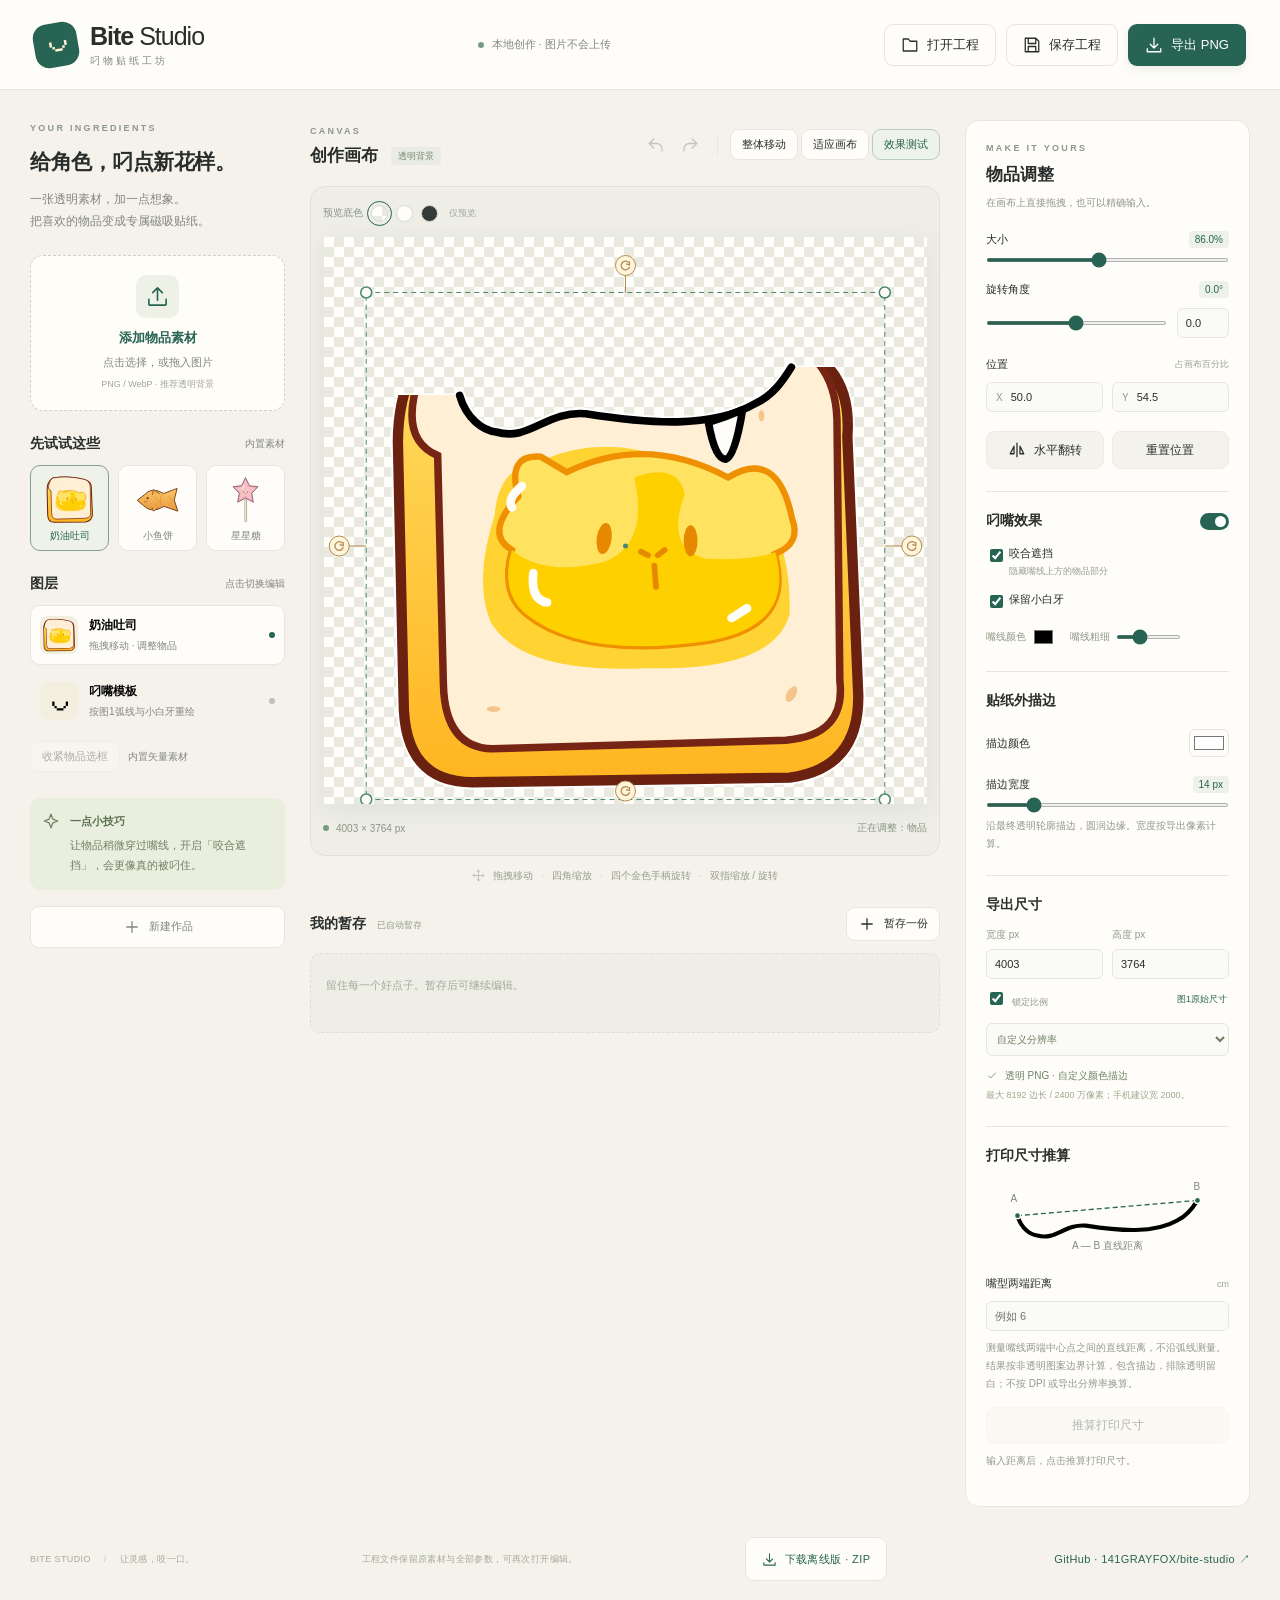
==== commit 0b8541ea: "Add offline ZIP download to website and GitHub README" ====
--- a/docs/index.html
+++ b/docs/index.html
@@ -23,6 +23,7 @@
 .bounds-tools{display:flex;align-items:center;flex-wrap:wrap;gap:8px;margin-top:10px}.bounds-tools small{color:var(--muted);font-size:10px;line-height:1.6}@media(max-width:640px){.bounds-tools{grid-column:1/-1;margin-top:0}}
 
 footer{align-items:center;gap:12px;flex-wrap:wrap}.github-link{display:inline-flex;align-items:center;min-height:44px;color:var(--green);font-size:11px;text-decoration:none;font-weight:500}.github-link:hover{text-decoration:underline}
+.offline-download{min-height:44px;color:var(--green);font-size:11px;text-decoration:none}.offline-download svg{width:15px;height:15px}.offline-download:hover{background:#edf3e8}
 
 #testSticker{border-color:#b8cdbd;background:#edf3e8;color:var(--green)}
 #mockupDialog{width:min(1060px,calc(100vw - 32px));max-height:calc(100dvh - 32px);padding:24px;overflow:auto}
@@ -93,7 +94,7 @@
 <p id="printStatus" class="subtle" role="status" aria-live="polite">输入距离后，点击推算打印尺寸。</p>
 </div>
 </aside></main>
-<footer><span>BITE STUDIO <span class="footer-dot">/</span> 让灵感，咬一口。</span><span class="footer-note">工程文件保留原素材与全部参数，可再次打开编辑。</span><a class="github-link" href="https://github.com/141GRAYFOX/bite-studio" target="_blank" rel="noopener noreferrer" title="查看项目源代码与使用说明">GitHub · 141GRAYFOX/bite-studio ↗</a></footer>
+<footer><span>BITE STUDIO <span class="footer-dot">/</span> 让灵感，咬一口。</span><span class="footer-note">工程文件保留原素材与全部参数，可再次打开编辑。</span><a class="button quiet offline-download" href="https://bite-studio.pages.dev/BiteStudio-offline.zip" download="BiteStudio-offline.zip" title="下载后完整解压，用浏览器打开 BiteStudio.html；无需联网或安装 Node.js"><span data-icon="download"></span>下载离线版 · ZIP</a><a class="github-link" href="https://github.com/141GRAYFOX/bite-studio" target="_blank" rel="noopener noreferrer" title="查看项目源代码与使用说明">GitHub · 141GRAYFOX/bite-studio ↗</a></footer>
 <dialog id="studioDialog"><form id="dialogForm"><h2 id="dialogTitle"></h2><p id="dialogDescription"></p><input id="dialogName" type="text" maxlength="80" aria-label="暂存名称"><div class="dialog-actions"><button id="dialogCancel" type="button" class="button quiet">取消</button><button id="dialogConfirm" type="submit" class="button primary">暂存</button></div></form></dialog>
 <dialog id="mockupDialog" aria-labelledby="mockupTitle" aria-describedby="mockupDescription">
 <div class="mockup-heading"><div><span class="eyebrow">TRY IT ON</span><h2 id="mockupTitle">贴纸效果测试</h2></div><button id="mockupClose" class="button quiet small" type="button">返回编辑</button></div>
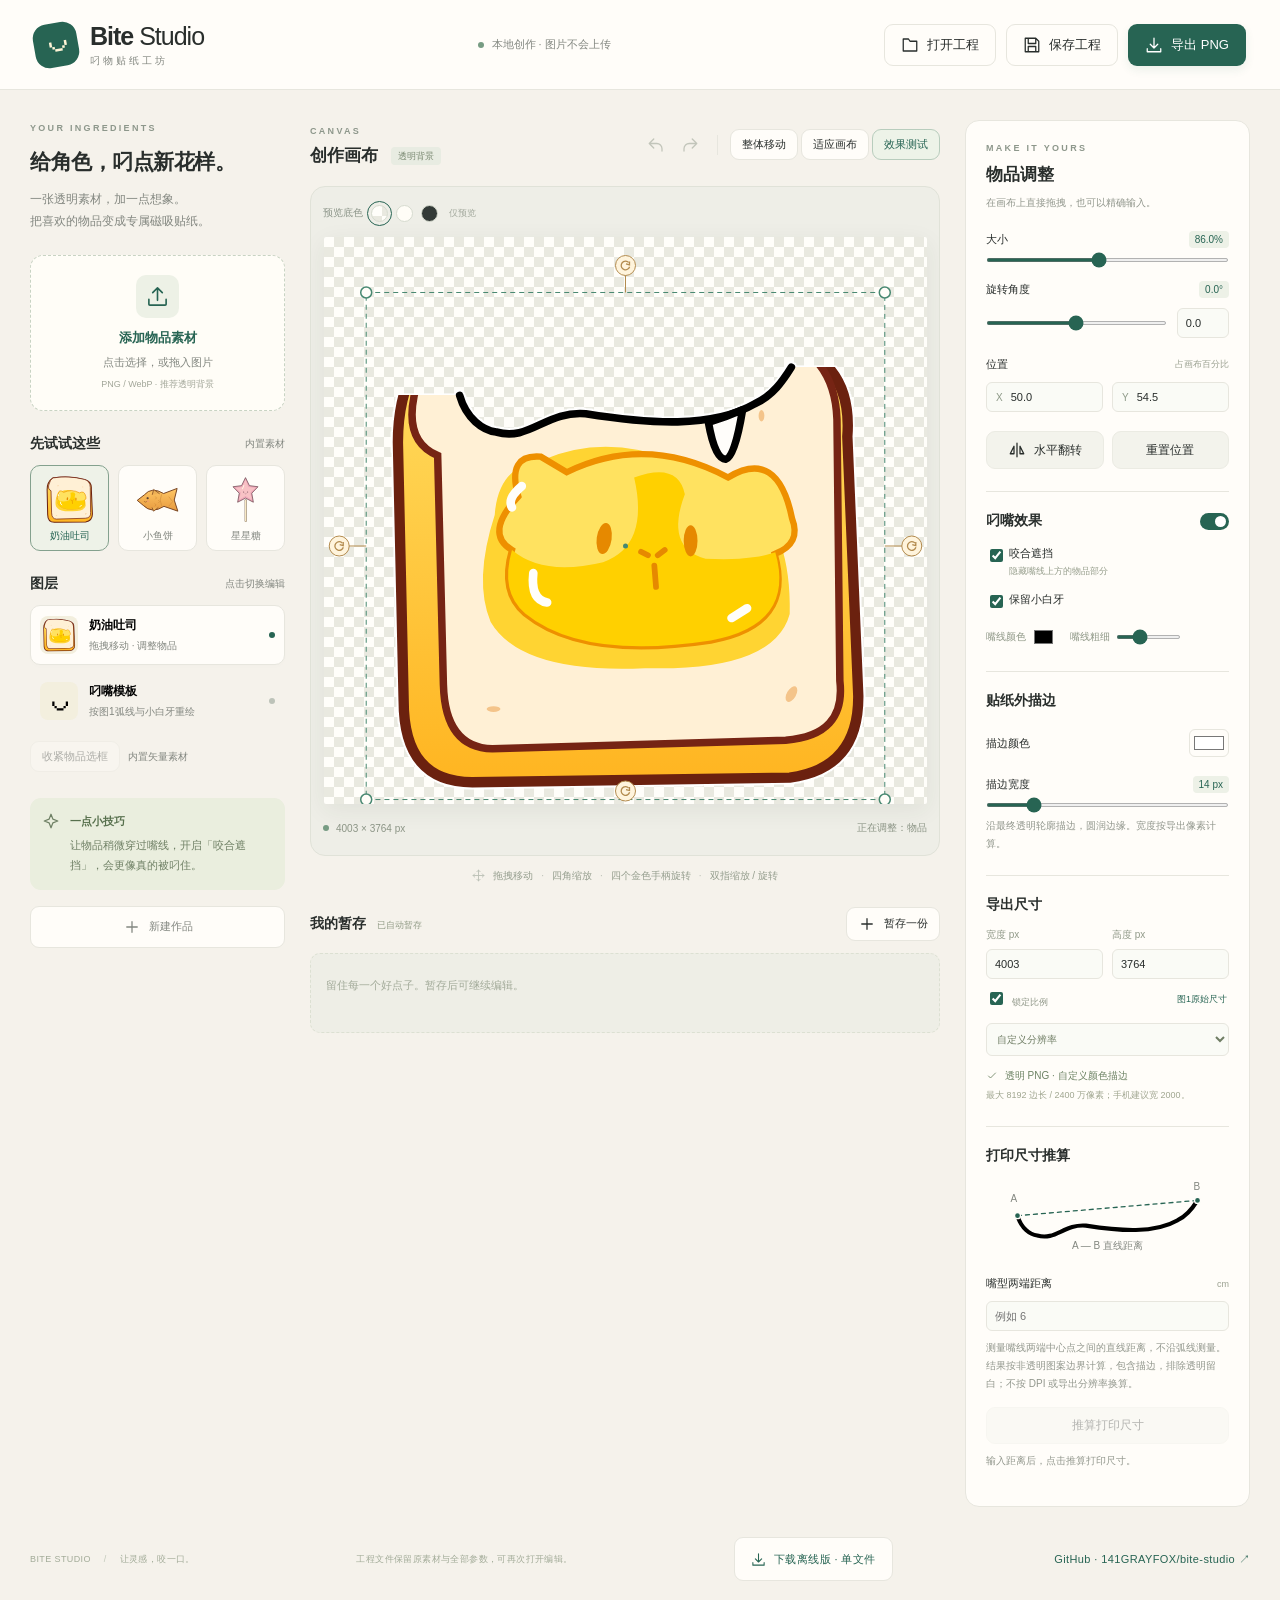
==== commit 7daeaa24: "Simplify offline download to a single HTML file" ====
--- a/docs/index.html
+++ b/docs/index.html
@@ -94,7 +94,7 @@
 <p id="printStatus" class="subtle" role="status" aria-live="polite">输入距离后，点击推算打印尺寸。</p>
 </div>
 </aside></main>
-<footer><span>BITE STUDIO <span class="footer-dot">/</span> 让灵感，咬一口。</span><span class="footer-note">工程文件保留原素材与全部参数，可再次打开编辑。</span><a class="button quiet offline-download" href="https://bite-studio.pages.dev/BiteStudio-offline.zip" download="BiteStudio-offline.zip" title="下载后完整解压，用浏览器打开 BiteStudio.html；无需联网或安装 Node.js"><span data-icon="download"></span>下载离线版 · ZIP</a><a class="github-link" href="https://github.com/141GRAYFOX/bite-studio" target="_blank" rel="noopener noreferrer" title="查看项目源代码与使用说明">GitHub · 141GRAYFOX/bite-studio ↗</a></footer>
+<footer><span>BITE STUDIO <span class="footer-dot">/</span> 让灵感，咬一口。</span><span class="footer-note">工程文件保留原素材与全部参数，可再次打开编辑。</span><a class="button quiet offline-download" href="https://bite-studio.pages.dev/download/BiteStudio.html" download="BiteStudio.html" title="仅一个 HTML 文件，下载后用浏览器打开；无需解压、安装或联网"><span data-icon="download"></span>下载离线版 · 单文件</a><a class="github-link" href="https://github.com/141GRAYFOX/bite-studio" target="_blank" rel="noopener noreferrer" title="查看项目源代码与使用说明">GitHub · 141GRAYFOX/bite-studio ↗</a></footer>
 <dialog id="studioDialog"><form id="dialogForm"><h2 id="dialogTitle"></h2><p id="dialogDescription"></p><input id="dialogName" type="text" maxlength="80" aria-label="暂存名称"><div class="dialog-actions"><button id="dialogCancel" type="button" class="button quiet">取消</button><button id="dialogConfirm" type="submit" class="button primary">暂存</button></div></form></dialog>
 <dialog id="mockupDialog" aria-labelledby="mockupTitle" aria-describedby="mockupDescription">
 <div class="mockup-heading"><div><span class="eyebrow">TRY IT ON</span><h2 id="mockupTitle">贴纸效果测试</h2></div><button id="mockupClose" class="button quiet small" type="button">返回编辑</button></div>
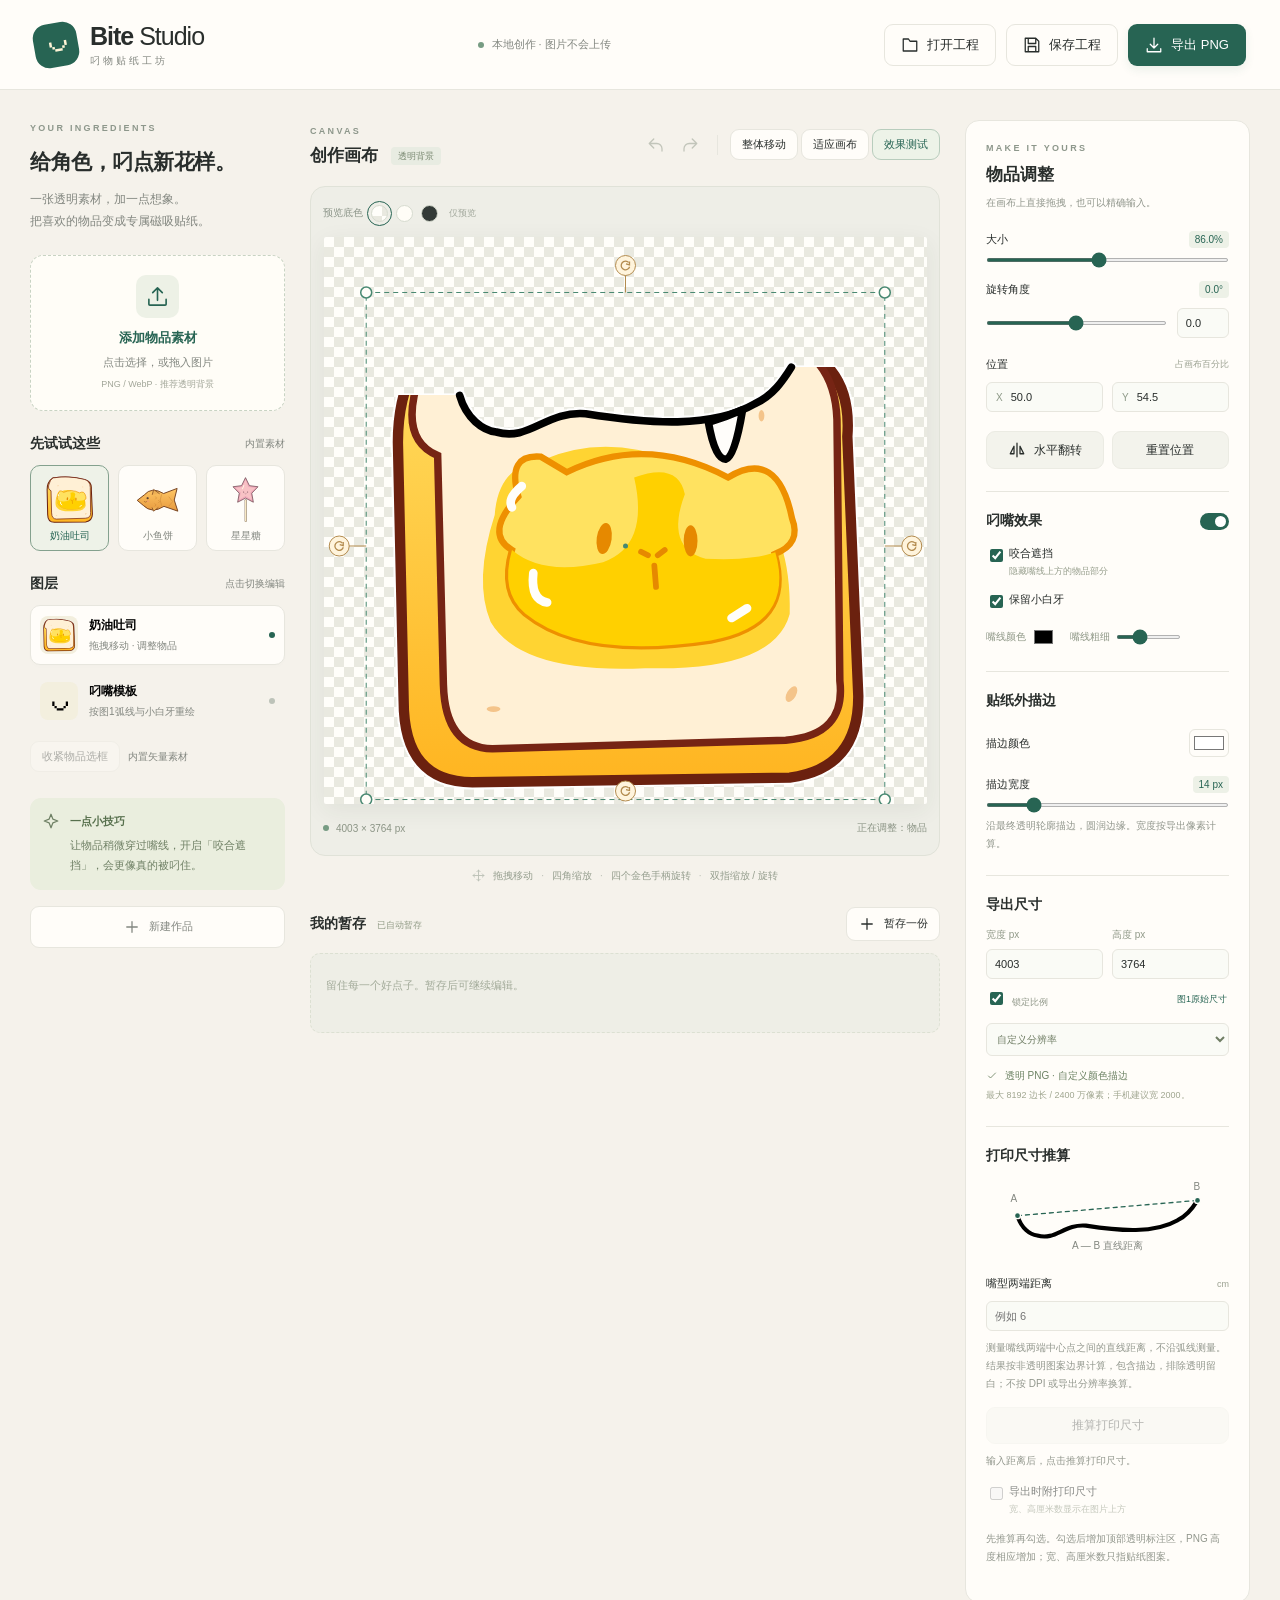
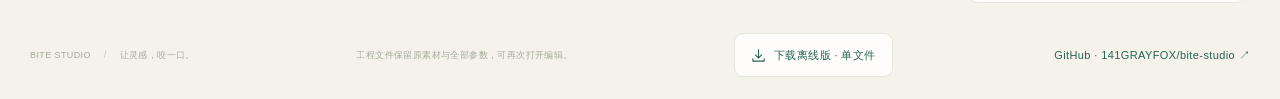
==== commit bf11c5b6: "Add optional print dimensions above exported stickers" ====
--- a/docs/index.html
+++ b/docs/index.html
@@ -11,6 +11,7 @@
 .print-result>div{display:flex;gap:8px 18px;flex-wrap:wrap;margin-top:10px;font-size:11px}
 .print-result strong{font-size:19px;font-weight:600;font-variant-numeric:tabular-nums}
 .print-settings input[aria-invalid="true"]{border-color:#b95c50}
+.print-export{margin-top:18px}.print-export input:disabled+span{opacity:.55}#printExportHelp{line-height:1.8}
 :root{--bg:#f5f2eb;--paper:#fffdf9;--ink:#292e2c;--muted:#838780;--line:#e7e6de;--green:#276453;--accent:#e9b972;--font:"Segoe UI","Microsoft YaHei",sans-serif}*{box-sizing:border-box}body{margin:0;background:var(--bg);color:var(--ink);font-family:var(--font);font-size:13px}button,input,select{font:inherit}button{cursor:pointer}button:disabled{opacity:.35;cursor:default}button:focus-visible,a:focus-visible,input:focus-visible,select:focus-visible,canvas:focus-visible{outline:2px solid var(--green);outline-offset:3px}button{transition:background .15s,transform .15s}button:hover:not(:disabled){filter:brightness(.97)}button:active:not(:disabled){transform:translateY(1px)}svg{width:18px;height:18px;display:block;fill:none;stroke:currentColor;stroke-width:1.7;stroke-linecap:round;stroke-linejoin:round}.topbar{height:90px;padding:0 34px;display:flex;align-items:center;justify-content:space-between;border-bottom:1px solid var(--line);gap:18px;background:var(--paper)}.brand{display:flex;gap:12px;align-items:center;text-decoration:none;color:var(--ink);font-size:25px;font-weight:700;letter-spacing:-1px}.brand-icon{height:44px;width:44px;background:var(--green);color:#fff4d6;border-radius:14px;display:grid;place-items:center;font-size:40px;font-weight:400;line-height:1;padding-bottom:15px;transform:rotate(-10deg)}.brand-light{font-weight:400}.brand small{display:block;font-size:10px;letter-spacing:3px;font-weight:400;color:var(--muted);margin-top:3px}.top-note{color:var(--muted);font-size:11px;display:flex;align-items:center;gap:8px}.dot{display:inline-block;width:6px;height:6px;border-radius:50%;background:#779c83}.top-actions{display:flex;gap:10px}.button{border:1px solid transparent;border-radius:9px;padding:11px 16px;display:inline-flex;align-items:center;justify-content:center;gap:8px;font-weight:500;white-space:nowrap;color:var(--ink);background:transparent}.button.primary{background:var(--green);color:white;box-shadow:0 4px 10px #27645316}.button.quiet{border-color:var(--line);background:var(--paper)}.button.secondary{background:#f3f3ec;border-color:#ebebe3;padding:9px 10px;font-size:12px}.button.small{padding:7px 11px;font-size:11px}.workspace{display:grid;grid-template-columns:255px minmax(320px,1fr) 285px;gap:25px;width:100%;margin:0 auto;padding:30px}.panel{padding:3px 0}.eyebrow{font-size:9px;letter-spacing:2.3px;color:#8d978b;font-weight:600}h1{font-size:21px;line-height:1.65;margin:12px 0 8px;font-weight:600;letter-spacing:-.5px}h2{font-size:14px;margin:0;font-weight:600}.intro{color:var(--muted);font-size:12px;line-height:1.9;margin:0 0 22px}.upload-card{width:100%;background:#fffdf7;border:1.5px dashed #c8d3c3;min-height:156px;border-radius:13px;display:flex;flex-direction:column;align-items:center;justify-content:center;gap:8px;color:var(--green)}.upload-card:hover{background:#f0f4e9;border-color:var(--green)}.upload-icon{background:#edf1e6;border-radius:10px;padding:10px;margin-bottom:3px}.upload-icon svg{width:23px;height:23px}.upload-card strong{font-size:13px}.upload-card span:not(.upload-icon){font-size:11px;color:var(--muted)}.upload-card small{color:#a2a699;font-size:9px}.section-line{display:flex;align-items:center;justify-content:space-between;margin:24px 0 12px;gap:8px}.section-line>span{font-size:10px;color:var(--muted)}.samples{display:grid;grid-template-columns:repeat(3,1fr);gap:9px}.sample{border:1px solid var(--line);background:var(--paper);border-radius:10px;padding:9px 5px 7px;display:flex;flex-direction:column;align-items:center;gap:5px;font-size:10px;color:var(--muted)}.sample img{width:51px;height:49px;object-fit:contain}.sample.selected{border-color:#84a18e;background:#eef2e8;color:var(--green)}.layer{border:1px solid transparent;width:100%;display:flex;align-items:center;gap:11px;background:transparent;padding:10px 9px;border-radius:10px;text-align:left;margin-bottom:6px}.layer.active{background:var(--paper);border-color:var(--line);box-shadow:0 2px 5px #33333303}.layer-thumb{flex:none;width:38px;height:38px;border-radius:8px;background:#f3efde;display:grid;place-items:center;overflow:hidden}.layer-thumb img{width:100%;height:100%;object-fit:contain}.mouth-thumb{font-size:36px;color:#000000;padding-bottom:12px}.layer strong{font-size:12px;font-weight:600;display:block;max-width:145px;white-space:nowrap;overflow:hidden;text-overflow:ellipsis}.layer small{display:block;font-size:10px;color:var(--muted);margin-top:5px}.layer-dot{width:6px;height:6px;background:#bdc3b9;border-radius:50%;margin-left:auto}.active .layer-dot{background:var(--green)}.tip{display:flex;gap:10px;margin-top:26px;padding:14px 12px;background:#eaeede;border-radius:11px;color:#6f8065}.tip svg{flex:none;width:18px}.tip p{font-size:11px;line-height:1.8;margin:0}.tip strong{display:block;margin-bottom:4px;color:#57704d;font-size:11px}.new-project{width:100%;margin-top:16px;font-size:11px;color:var(--muted)}.editor{min-width:0}.editor-heading{display:flex;align-items:center;justify-content:space-between;margin-bottom:17px;min-height:49px;flex-wrap:wrap;gap:10px}.editor-heading h2{margin-top:7px;font-size:17px}.tag{font-size:9px;background:#e8ece2;color:#7b8a73;padding:4px 7px;border-radius:4px;margin-left:8px;vertical-align:middle;font-weight:400}.history{display:flex;align-items:center;gap:3px}.icon-button{width:31px;height:31px;display:grid;place-items:center;background:transparent;border:0;border-radius:6px;color:#657361}.divider{width:1px;height:20px;background:var(--line);margin:0 9px}.canvas-area{background:#eeeee7;border:1px solid #e0e2d8;border-radius:15px;position:relative;padding:15px 12px 10px;overflow:hidden}.preview-controls{display:flex;align-items:center;gap:8px;color:#8c9589;font-size:10px;height:22px;margin-bottom:13px}.swatch{border:1px solid #d6dbcf;border-radius:50%;width:17px;height:17px;padding:0}.swatch.selected{outline:1.5px solid var(--green);outline-offset:3px}.checker{background-color:#fffefa;background-image:linear-gradient(45deg,#e9e9e0 25%,transparent 25%),linear-gradient(-45deg,#e9e9e0 25%,transparent 25%),linear-gradient(45deg,transparent 75%,#e9e9e0 75%),linear-gradient(-45deg,transparent 75%,#e9e9e0 75%);background-size:20px 20px;background-position:0 0,0 10px,10px -10px,-10px 0}.light{background:#fffdf7}.dark{background:#333a37}.preview-only{font-size:9px;margin-left:3px;color:#a3a99d}.stage-wrap{width:100%;aspect-ratio:var(--canvas-ratio,4003/3764);min-height:220px;max-height:1600px;display:flex;align-items:center;justify-content:center}.stage{position:relative;box-shadow:0 6px 25px #30372a12;border-radius:2px;overflow:hidden}.stage canvas{position:absolute;inset:0;width:100%;height:100%}#controls{touch-action:none;cursor:grab}#controls:active{cursor:grabbing}.canvas-caption{display:flex;justify-content:space-between;gap:10px;align-items:center;height:33px;margin-top:7px;color:#8c9586;font-size:10px}.canvas-caption>span:first-child{display:flex;gap:7px;align-items:center}.gesture-hint{display:flex;justify-content:center;align-items:center;gap:8px;color:#959e8e;font-size:10px;margin-top:13px;flex-wrap:wrap}.gesture-hint svg{width:13px;height:13px}.gesture-hint>span{color:#bcc1b6}.draft-section{margin-top:24px}.draft-section .section-line{margin-top:0}.save-status{font-size:9px;color:#929c87;font-weight:400;margin-left:7px}.drafts{display:flex;gap:10px;overflow:auto;padding-bottom:7px;min-height:87px}.empty{color:#a3ab9a;background:#eeeee6;border:1px dashed #dce0d2;border-radius:10px;width:100%;padding:24px 15px;font-size:11px;margin:0}.draft-card{position:relative;width:125px;flex:none;border:1px solid var(--line);border-radius:9px;background:var(--paper);overflow:hidden}.draft-card>button:first-child{width:100%;border:0;background:transparent;padding:6px;text-align:left}.draft-card img{width:100%;height:72px;object-fit:contain;background:#f3f1e8;border-radius:5px}.draft-card strong{display:block;font-size:10px;margin-top:5px;white-space:nowrap;text-overflow:ellipsis;overflow:hidden;font-weight:500}.draft-card small{font-size:9px;color:var(--muted)}.draft-delete{position:absolute;right:4px;top:4px;background:#fffdf9e0;border:0;border-radius:4px;color:#7a8472;padding:3px 6px}.settings{background:var(--paper);border:1px solid var(--line);border-radius:14px;padding:22px 20px;height:fit-content}.settings>h2{font-size:17px;margin-top:10px}.subtle{font-size:10px;color:#92978d;line-height:1.8;margin:8px 0 14px}.field{margin:19px 0}.field>label{display:flex;justify-content:space-between;align-items:center;font-size:11px;margin-bottom:10px}.field label>span{font-size:9px;color:#9ba191}output{font-size:10px;color:var(--green);background:#edf1e7;border-radius:4px;padding:3px 6px;font-variant-numeric:tabular-nums}input[type=range]{accent-color:var(--green);width:100%;height:4px;cursor:pointer;display:block;margin:10px 0}input[type=checkbox]{accent-color:var(--green);margin-right:6px}input[type=number]{border:1px solid var(--line);background:#fafbf6;border-radius:6px;min-width:0;width:100%;padding:8px;color:var(--ink);font-size:11px}input[type=number]::-webkit-inner-spin-button{opacity:0}.range-number{display:flex;gap:10px;align-items:center}.range-number>input[type=number]{width:64px}.two-fields{display:grid;grid-template-columns:1fr 1fr;gap:9px}.inline-input{display:flex;align-items:center;background:#fafbf6;border:1px solid var(--line);border-radius:6px;padding-left:9px;color:#8d9987;font-size:10px}.inline-input input{border:0;background:none}.two-buttons{display:flex;gap:8px}.two-buttons .button{flex:1}.settings-section{border-top:1px solid var(--line);padding-top:20px;margin-top:22px}.settings-section .section-line{margin:0 0 16px}.check-row{display:flex;align-items:start;font-size:11px;margin:14px 0}.check-row small{display:block;font-size:9px;color:#969e8c;margin-top:4px}.switch input{position:absolute;opacity:0;pointer-events:none}.switch>span{display:block;width:29px;height:17px;background:#d6dbc9;border-radius:10px;position:relative;cursor:pointer}.switch>span:before{content:"";position:absolute;width:11px;height:11px;border-radius:50%;background:white;left:3px;top:3px;transition:left .15s}.switch input:checked+span{background:var(--green)}.switch input:checked+span:before{left:15px}.mouth-options{display:flex;align-items:center;gap:15px;color:#8e9786;font-size:10px}.mouth-options>label{display:flex;align-items:center;gap:6px}.mouth-options input[type=color]{width:23px;height:22px;border:0;padding:0;background:none;cursor:pointer}.mouth-options input[type=range]{width:65px}.outline-color input[type=color]{width:40px;height:28px;border:1px solid var(--line);border-radius:6px;padding:2px;background:var(--paper);cursor:pointer}.settings-section .field{margin-bottom:7px}.dimension{font-size:10px;color:#909988;margin-top:14px}.dimension input{display:block;margin-top:7px}.size-tools{display:flex;justify-content:space-between;align-items:center;margin:10px 0 14px;font-size:9px;color:#8e9687}.text-button{border:0;background:transparent;padding:2px;color:var(--green);font-size:9px}select{width:100%;padding:9px 6px;background:#fafbf6;border:1px solid var(--line);border-radius:6px;color:#6f7d64;font-size:10px}.export-note{font-size:10px;color:#6d8364;line-height:1.9;margin-bottom:0}.export-note svg{width:12px;height:12px;display:inline-block;vertical-align:middle;margin-right:4px}.export-note small{font-size:9px;color:#a0a690}.drop-overlay{position:absolute;inset:0;background:#e9f0e3e8;border:3px dashed #527761;border-radius:15px;display:none;place-items:center;font-size:20px;color:var(--green);z-index:3}.drop-overlay.show{display:grid}footer{max-width:1640px;margin:auto;padding:0 30px 22px;display:flex;justify-content:space-between;font-size:9px;color:#a2ab98;letter-spacing:.4px}.footer-dot{margin:0 10px;color:#c2c9ba}#toast{position:fixed;bottom:25px;left:50%;transform:translate(-50%,20px);padding:12px 20px;border-radius:9px;background:#293f35;color:#fff;box-shadow:0 8px 25px #0002;opacity:0;pointer-events:none;transition:opacity .2s,transform .2s;z-index:20;max-width:90vw;font-size:12px;line-height:1.7}#toast.show{opacity:1;transform:translate(-50%,0)}.export-progress{position:fixed;inset:0;background:#f5f2ebc9;backdrop-filter:blur(8px);z-index:30;display:grid;place-items:center}.export-progress[hidden]{display:none}.export-progress>div{background:var(--paper);padding:35px 45px;border-radius:18px;border:1px solid var(--line);text-align:center;box-shadow:0 15px 60px #0001}.export-progress h2{font-size:17px;margin:18px 0 10px}.export-progress p{color:var(--muted);font-size:12px}.spinner{display:inline-block;width:30px;height:30px;border:3px solid #dce5d4;border-top-color:var(--green);border-radius:50%;animation:spin .9s linear infinite}@keyframes spin{to{transform:rotate(360deg)}}
 @media(min-width:1550px){.workspace{grid-template-columns:280px minmax(320px,1fr) 310px;gap:35px}}
 @media(max-width:1150px){.workspace{grid-template-columns:210px minmax(280px,1fr) 250px;gap:17px;padding:23px 20px}.topbar{padding:0 22px}.top-note{display:none}.settings{padding:18px 15px}.topbar{height:80px}.gesture-hint{font-size:9px;gap:5px}h1{font-size:18px}.sample img{width:43px}.two-buttons{gap:5px}.two-buttons .button{font-size:10px;padding:9px 5px}}
@@ -92,6 +93,8 @@
 <button id="calculatePrintSize" class="button secondary" type="button" disabled>推算打印尺寸</button>
 <div id="printResult" class="print-result" hidden><span>图案打印尺寸 · 约</span><div><span>宽 <strong id="printWidth"></strong> cm</span><span>高 <strong id="printHeight"></strong> cm</span></div></div>
 <p id="printStatus" class="subtle" role="status" aria-live="polite">输入距离后，点击推算打印尺寸。</p>
+<label class="check-row print-export"><input id="includePrintSize" type="checkbox" disabled aria-describedby="printExportHelp"><span>导出时附打印尺寸<small>宽、高厘米数显示在图片上方</small></span></label>
+<p id="printExportHelp" class="subtle">先推算再勾选。勾选后增加顶部透明标注区，PNG 高度相应增加；宽、高厘米数只指贴纸图案。</p>
 </div>
 </aside></main>
 <footer><span>BITE STUDIO <span class="footer-dot">/</span> 让灵感，咬一口。</span><span class="footer-note">工程文件保留原素材与全部参数，可再次打开编辑。</span><a class="button quiet offline-download" href="https://bite-studio.pages.dev/download/BiteStudio.html" download="BiteStudio.html" title="仅一个 HTML 文件，下载后用浏览器打开；无需解压、安装或联网"><span data-icon="download"></span>下载离线版 · 单文件</a><a class="github-link" href="https://github.com/141GRAYFOX/bite-studio" target="_blank" rel="noopener noreferrer" title="查看项目源代码与使用说明">GitHub · 141GRAYFOX/bite-studio ↗</a></footer>
@@ -125,6 +128,24 @@
       if (!Number.isFinite(width) || !Number.isFinite(height)) throw new Error('输入距离过大，请减小数值。');
       return {width, height};
     }
+    function formatCm(value) { return value<.01?'< 0.01':value.toLocaleString('zh-CN',{minimumFractionDigits:2,maximumFractionDigits:2}); }
+    function printLabelLayout(width,height,size) {
+      if(!size||![size.width,size.height].every(v=>Number.isFinite(v)&&v>0))throw new Error('打印尺寸无效，请重新推算。');
+      const headerHeight=Math.max(24,Math.ceil(width*.06)),outputHeight=height+headerHeight;
+      if(width>8192||outputHeight>8192||width*outputHeight>24000000)throw new Error('附加标注后超过 8192 边长或 2400 万像素，请降低导出分辨率。');
+      return {width,height:outputHeight,headerHeight,fontSize:Math.max(8,Math.round(width*.022)),text:'宽 '+formatCm(size.width)+' cm  ×  高 '+formatCm(size.height)+' cm'};
+    }
+    function addPrintLabel(sticker,size) {
+      const layout=printLabelLayout(sticker.width,sticker.height,size),out=canvas(layout.width,layout.height),ctx=out.getContext('2d');
+      // Only text occupies the added transparent strip; the sticker pixels are untouched.
+      ctx.drawImage(sticker,0,layout.headerHeight);
+      ctx.font='600 '+layout.fontSize+'px "Microsoft YaHei", "Noto Sans CJK SC", sans-serif';
+      ctx.textAlign='center';ctx.textBaseline='middle';ctx.lineJoin='round';
+      const x=layout.width/2,y=layout.headerHeight/2,maxWidth=Math.max(1,layout.width-Math.max(8,layout.width*.04));
+      ctx.lineWidth=Math.max(1,layout.fontSize*.09);ctx.strokeStyle='#ffffff';ctx.fillStyle='#17251f';
+      ctx.strokeText(layout.text,x,y,maxWidth);ctx.fillText(layout.text,x,y,maxWidth);
+      return out;
+    }
     async function printBounds(s, image, {cancelled}={}) {
       // A fixed measurement precision avoids tying cm values to export raster rounding.
       // The longest side stays bounded even for very tall or wide canvases.
@@ -248,20 +269,23 @@
     }
     async function render(s, image, options = {}) {
       const w = options.width || s.width, h = options.height || s.height;
+      if(options.printSize)printLabelLayout(w,h,options.printSize);
       // Supersample smaller exports, cap working area to keep mobile memory bounded.
       const factor = options.preview ? 1 : Math.min(2, Math.max(1, Math.sqrt(18000000 / (w * h))));
       const rw = Math.round(w * factor), rh = Math.round(h * factor), c = canvas(rw, rh);
       paint(c.getContext('2d'), s, image, rw, rh);
       if (options.progress) options.progress(15);
       await outline(c, s.outline * rw / s.width, options.progress, options.cooperative, options.cancelled, s.outlineColor);
-      if (rw === w && rh === h) return c;
-      const out = canvas(w, h), ctx = out.getContext('2d'); ctx.imageSmoothingEnabled = true; ctx.imageSmoothingQuality = 'high'; ctx.drawImage(c, 0, 0, w, h); c.width = c.height = 1; return out;
+      let out=c;
+      if(rw!==w||rh!==h){out=canvas(w,h);const ctx=out.getContext('2d');ctx.imageSmoothingEnabled=true;ctx.imageSmoothingQuality='high';ctx.drawImage(c,0,0,w,h);c.width=c.height=1;}
+      if(options.printSize){const annotated=addPrintLabel(out,options.printSize);out.width=out.height=1;return annotated;}
+      return out;
     }
     async function blob(c) {
       if (c.convertToBlob) return c.convertToBlob({ type: 'image/png' });
       return new Promise((resolve, reject) => c.toBlob(b => b ? resolve(b) : reject(new Error('PNG 编码失败，请降低分辨率重试。')), 'image/png'));
     }
-    return { canvas, decode, paint, render, blob, outline, objectSize, visibleBounds, crop, reframeBounds, mouthSpan, printSize, printBounds };
+    return { canvas, decode, paint, render, blob, outline, objectSize, visibleBounds, crop, reframeBounds, mouthSpan, printSize, printBounds, formatCm, printLabelLayout, addPrintLabel };
   }
   root.BiteRendererFactory = createRenderer; root.BiteRenderer = createRenderer();
 })(globalThis);
@@ -481,7 +505,7 @@
     { name:'小鱼饼', svg:'<svg xmlns="http://www.w3.org/2000/svg" width="850" height="600" viewBox="0 0 850 600"><defs><linearGradient id="f" x2="0" y2="1"><stop stop-color="#ffc765"/><stop offset="1" stop-color="#e79a3f"/></linearGradient></defs><path d="M206 214Q327 71 527 192L752 107 704 301 764 486 533 406Q332 536 188 390L87 306Z" fill="url(#f)" stroke="#74401f" stroke-width="16" stroke-linejoin="round"/><path d="m460 196-99-72-23 89m100 212-78 62-26-62" fill="#edaf55" stroke="#74401f" stroke-width="12" stroke-linejoin="round"/><path d="M491 210q-44 86 0 183m-99-146 17 19-17 18m51 24 18 19-18 19m-60 17 17 19-17 18m234-150 61 77-61 71" fill="none" stroke="#cb8635" stroke-width="9" stroke-linecap="round"/><circle cx="261" cy="270" r="18" fill="#573824"/><circle cx="266" cy="263" r="6" fill="#fff4dd"/><path d="m204 327q26 22 44 0" fill="none" stroke="#74401f" stroke-width="8" stroke-linecap="round"/><ellipse cx="268" cy="319" rx="22" ry="10" fill="#ef9870"/></svg>' },
     { name:'星星糖', svg:'<svg xmlns="http://www.w3.org/2000/svg" width="620" height="950" viewBox="0 0 620 950"><path d="M314 490v402" stroke="#695344" stroke-width="40" stroke-linecap="round"/><path d="M314 490v402" stroke="#fff0cb" stroke-width="26" stroke-linecap="round"/><path d="m310 51 78 155 172 22-125 125 32 175-157-80-157 80 32-175L60 228l172-22Z" fill="#efaabb" stroke="#663e47" stroke-width="14" stroke-linejoin="round"/><path d="m310 94 58 140 142 17-106 88 32 139-126-70-126 70 32-139-106-88 142-17Z" fill="#f8c2c5"/><path d="m252 265 24-63" stroke="#fff7e4" stroke-width="20" stroke-linecap="round"/><circle cx="272" cy="329" r="10" fill="#694451"/><circle cx="352" cy="329" r="10" fill="#694451"/><path d="m297 360q15 19 30 0" fill="none" stroke="#694451" stroke-width="6" stroke-linecap="round"/></svg>' }
   ].map(x => ({name:x.name, src:svgData(x.svg)}));
-  const defaults = () => ({ width:4003, height:3764, outline:14, outlineColor:'#ffffff', mouthDistanceCm:null, name:'奶油吐司', src:samples[0].src,bounds:null,
+  const defaults = () => ({ width:4003, height:3764, outline:14, outlineColor:'#ffffff', mouthDistanceCm:null, includePrintSize:false, name:'奶油吐司', src:samples[0].src,bounds:null,
     object:{x:.5,y:.545,scale:.86,angle:0,flip:false}, mouth:{x:.5,y:.30,scale:.55,angle:0,weight:.023,color:'#000000',visible:true,bite:true,tooth:true} });
   let state = defaults(), image, selected = 'object', undo = [], redo = [], savedSignature = '', toastTimer, saveTimer, previewTimer;
   let db, autosaveChain = Promise.resolve(), renderSerial = 0, worker, exporting = false, exportToken = 0;
@@ -535,16 +559,19 @@
     $('calculatePrintSize').textContent=printBusy?'正在测量图案…':'推算打印尺寸';
     $('printResult').hidden=true;
     let status=!valid?($('mouthDistanceCm').value===''?'输入距离后，点击推算打印尺寸。':'请输入大于 0 的有效距离。'):printBusy?'正在检测最终图案的非透明像素边界…':printCache?'作品已调整，请重新推算。':'点击推算，测量当前贴纸的实际图案。';
-    if(valid&&printCache&&printCache.key===key&&printCache.src===state.src){
+    if(valid&&!printBusy&&printCache&&printCache.key===key&&printCache.src===state.src){
       try{
         const size=R.printSize(state,printCache.bounds,state.mouthDistanceCm);
-        const format=v=>v<.01?'< 0.01':v.toLocaleString('zh-CN',{minimumFractionDigits:2,maximumFractionDigits:2});
-        $('printWidth').textContent=format(size.width);$('printHeight').textContent=format(size.height);$('printResult').hidden=false;
+        $('printWidth').textContent=R.formatCm(size.width);$('printHeight').textContent=R.formatCm(size.height);$('printResult').hidden=false;
         status='按当前画布方向的图案宽、高计算。'+(state.mouth.visible?'':'嘴型已隐藏，使用保存的嘴型比例。');
       }catch(e){status=e.message;}
     }
+    $('includePrintSize').checked=state.includePrintSize;
+    $('includePrintSize').disabled=$('printResult').hidden&&!state.includePrintSize;
+    $('printExportHelp').textContent=state.includePrintSize&&$('printResult').hidden?'已勾选尺寸标注，请先完成当前图案的推算再导出；也可取消勾选。':'先推算再勾选。勾选后增加顶部透明标注区，PNG 高度相应增加；宽、高厘米数只指贴纸图案。';
     $('printStatus').textContent=printError||status;
   }
+  $('includePrintSize').onchange=()=>{remember();state.includePrintSize=$('includePrintSize').checked;changed();};
   $('calculatePrintSize').onclick=async()=>{
     if(printBusy||!image||!(state.mouthDistanceCm>0))return;
     const s=clone(state),key=measurementKey(s);let source;
@@ -677,6 +704,7 @@
     if(next.width*next.height>50000000||next.width>16384||next.height>16384){if(next.close)next.close();throw new Error('素材分辨率过大，请先缩小图片。');}
     const prepared=clone(s);if(prepared.outlineColor===undefined)prepared.outlineColor=defaults().outlineColor;
     if(prepared.mouthDistanceCm===undefined)prepared.mouthDistanceCm=null;
+    if(prepared.includePrintSize===undefined)prepared.includePrintSize=false;
     try{
       const before=R.crop(prepared,next);
       if(before.x<0||before.y<0||before.width<1||before.height<1||before.x+before.width>next.width||before.y+before.height>next.height)throw new Error('工程中的素材边界无效。');
@@ -747,6 +775,8 @@
     if(!Number.isFinite(s.outline)||s.outline<0||s.outline>10240)throw new Error('描边参数无效。');
     if(s.mouthDistanceCm!=null&&(!Number.isFinite(s.mouthDistanceCm)||s.mouthDistanceCm<=0))throw new Error('嘴型端点距离无效。');
     d.mouthDistanceCm=s.mouthDistanceCm??null;
+    if(s.includePrintSize!==undefined&&typeof s.includePrintSize!=='boolean')throw new Error('打印尺寸标注选项无效。');
+    d.includePrintSize=s.includePrintSize??false;
     if(s.outlineColor!==undefined&&(typeof s.outlineColor!=='string'||!/^#[0-9a-f]{6}$/i.test(s.outlineColor)))throw new Error('描边颜色无效。');
     if(!/^#[0-9a-f]{6}$/i.test(s.mouth.color)||!Number.isFinite(s.mouth.weight)||s.mouth.weight<.005||s.mouth.weight>.06)throw new Error('嘴部参数无效。');
     for(const key of ['visible','bite','tooth'])d.mouth[key]=!!s.mouth[key];d.mouth.color=s.mouth.color;d.mouth.weight=s.mouth.weight;d.object.flip=!!s.object.flip;
@@ -757,19 +787,25 @@
   $('openProject').onclick=()=>$('projectFile').click();$('projectFile').onchange=async e=>{try{await openProject(e.target.files[0]);}catch(e){toast(e.message);}finally{$('projectFile').value='';}};
   $('newProject').onclick=()=>load(defaults()).then(()=>toast('已新建作品，之前的画布可通过撤销找回。'));
   function makeWorker() {
-    const source='self.R=('+window.BiteRendererFactory.toString()+')();self.onmessage=async function(e){try{const image=e.data.image;const c=await R.render(e.data.state,image,{progress:function(p){self.postMessage({progress:p});}});const b=await R.blob(c);image.close();c.width=c.height=1;self.postMessage({blob:b});}catch(e){self.postMessage({error:e.message});}}';
+    const source='self.R=('+window.BiteRendererFactory.toString()+')();self.onmessage=async function(e){try{const image=e.data.image;const c=await R.render(e.data.state,image,{printSize:e.data.printSize,progress:function(p){self.postMessage({progress:p});}});const b=await R.blob(c);image.close();c.width=c.height=1;self.postMessage({blob:b});}catch(e){self.postMessage({error:e.message});}}';
     const url=URL.createObjectURL(new Blob([source],{type:'text/javascript'}));try{return new Worker(url);}finally{URL.revokeObjectURL(url);}
   }
   function progress(p){$('progressText').textContent=p<90?'渲染透明轮廓与平滑描边… '+p+'%':'正在编码 PNG…';}
   async function exportImage() {
-    if(exporting||!image)return;exporting=true;const token=++exportToken,s=clone(state);$('exportProgress').hidden=false;$('export').disabled=true;progress(0);
+    if(exporting||!image)return;
+    const s=clone(state);let printSize=null,outputHeight=s.height;
+    if(s.includePrintSize){
+      if(printBusy||!printCache||printCache.key!==measurementKey(s)||printCache.src!==s.src||!(s.mouthDistanceCm>0)){toast('请先重新推算当前图案的打印尺寸，或取消“导出时附打印尺寸”。');return;}
+      try{printSize=R.printSize(s,printCache.bounds,s.mouthDistanceCm);outputHeight=R.printLabelLayout(s.width,s.height,printSize).height;}catch(e){toast(e.message);return;}
+    }
+    exporting=true;const token=++exportToken;$('exportProgress').hidden=false;$('export').disabled=true;progress(0);
     try{
       let blob;
       if(typeof Worker!=='undefined'&&typeof OffscreenCanvas!=='undefined'&&typeof createImageBitmap==='function'){
-        try{const bitmap=await createImageBitmap(image);worker=makeWorker();blob=await new Promise((resolve,reject)=>{worker.onmessage=e=>{if(e.data.blob)resolve(e.data.blob);else if(e.data.error)reject(new Error(e.data.error));else progress(e.data.progress);};worker.onerror=()=>reject(new Error('后台渲染不可用'));worker.postMessage({state:s,image:bitmap},[bitmap]);});}
-        catch(e){if(token!==exportToken)return;if(worker)worker.terminate();worker=null;const c=await R.render(s,image,{cooperative:true,progress,cancelled:()=>token!==exportToken});blob=await R.blob(c);c.width=c.height=1;}
-      }else{const c=await R.render(s,image,{cooperative:true,progress,cancelled:()=>token!==exportToken});blob=await R.blob(c);c.width=c.height=1;}
-      if(token!==exportToken)return;progress(95);await download(blob,filename('-'+s.width+'x'+s.height+'.png'));toast('PNG 已生成：'+s.width+' × '+s.height+'，透明背景，已应用当前描边设置。');
+        try{const bitmap=await createImageBitmap(image);worker=makeWorker();blob=await new Promise((resolve,reject)=>{worker.onmessage=e=>{if(e.data.blob)resolve(e.data.blob);else if(e.data.error)reject(new Error(e.data.error));else progress(e.data.progress);};worker.onerror=()=>reject(new Error('后台渲染不可用'));worker.postMessage({state:s,image:bitmap,printSize},[bitmap]);});}
+        catch(e){if(token!==exportToken)return;if(worker)worker.terminate();worker=null;const c=await R.render(s,image,{printSize,cooperative:true,progress,cancelled:()=>token!==exportToken});blob=await R.blob(c);c.width=c.height=1;}
+      }else{const c=await R.render(s,image,{printSize,cooperative:true,progress,cancelled:()=>token!==exportToken});blob=await R.blob(c);c.width=c.height=1;}
+      if(token!==exportToken)return;progress(95);await download(blob,filename('-'+s.width+'x'+outputHeight+(printSize?'-含打印尺寸':'')+'.png'));toast('PNG 已生成：'+s.width+' × '+outputHeight+'，透明背景'+(printSize?'，上方已附图案打印尺寸。':'，已应用当前描边设置。'));
     }catch(e){if(token===exportToken)toast('导出失败：'+e.message+'。可以降低分辨率重试。');}
     finally{if(token===exportToken){if(worker)worker.terminate();worker=null;exporting=false;$('exportProgress').hidden=true;$('export').disabled=false;}}
   }
